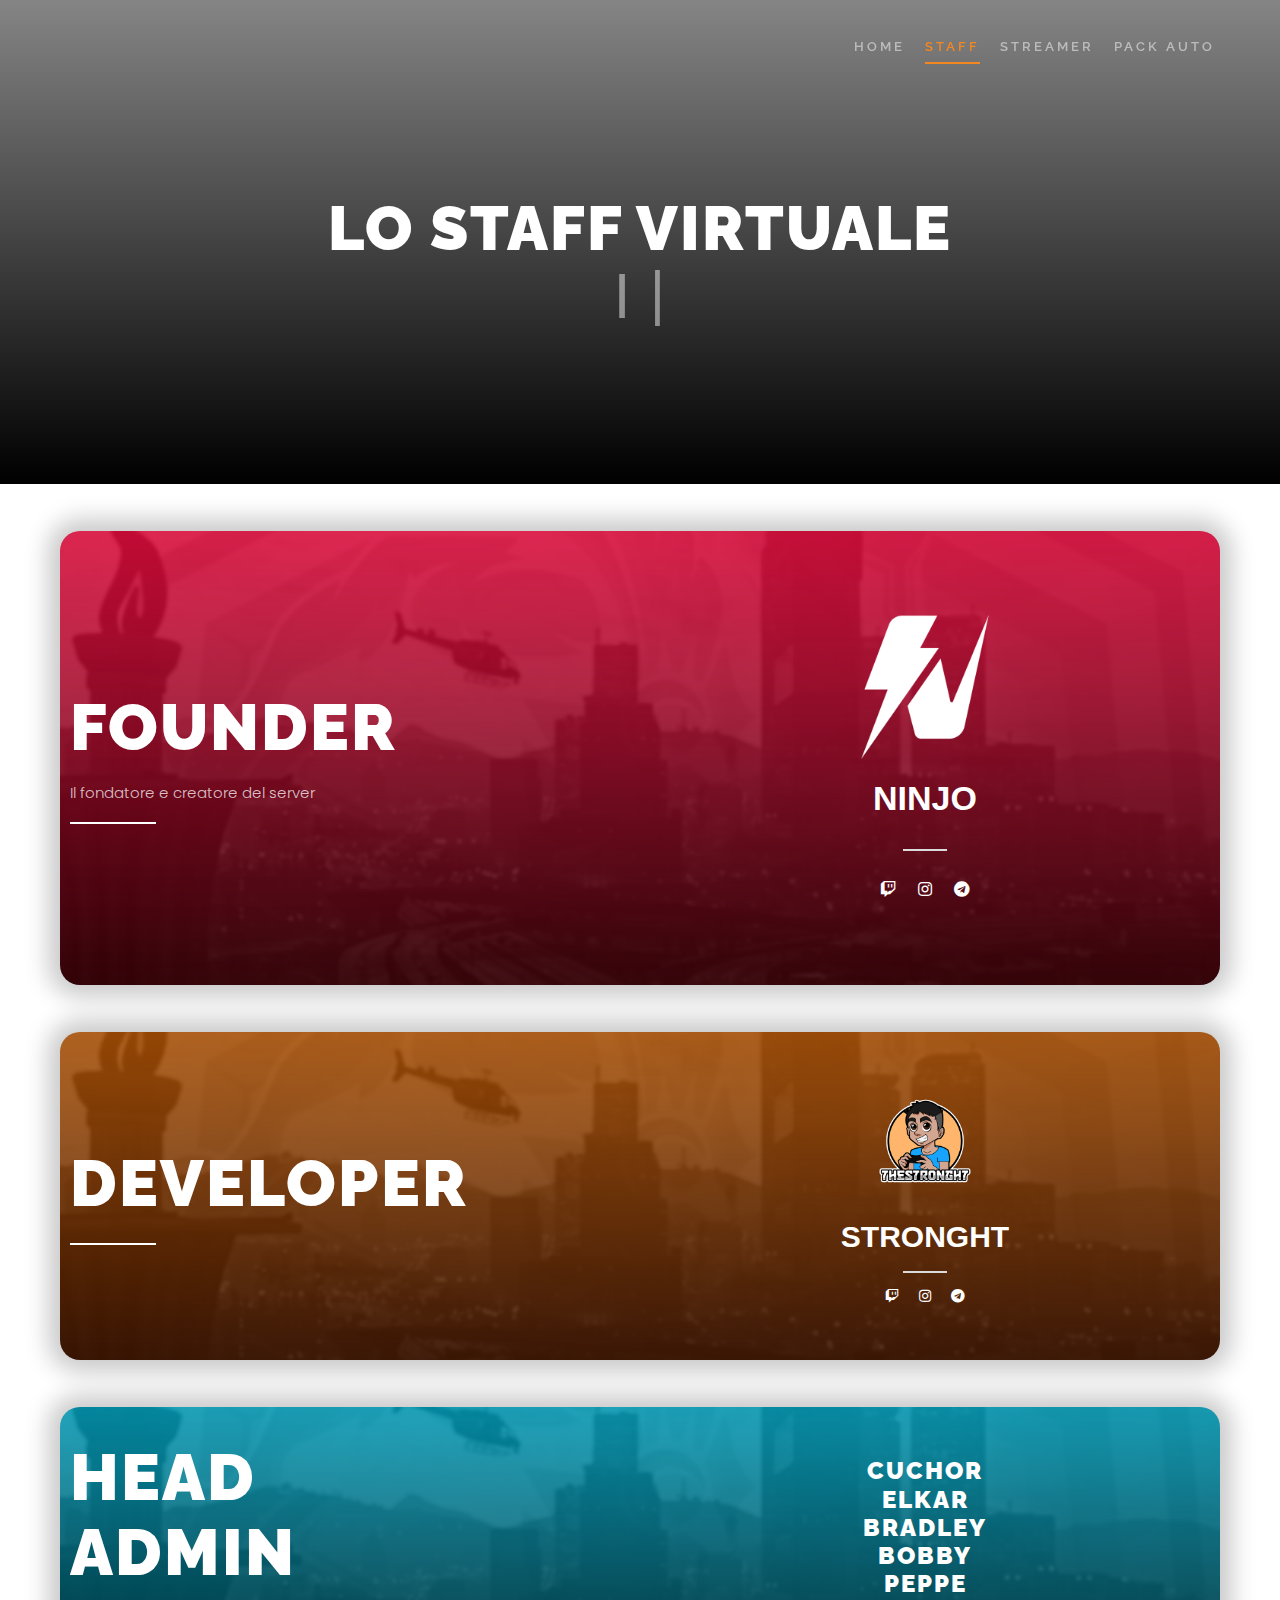
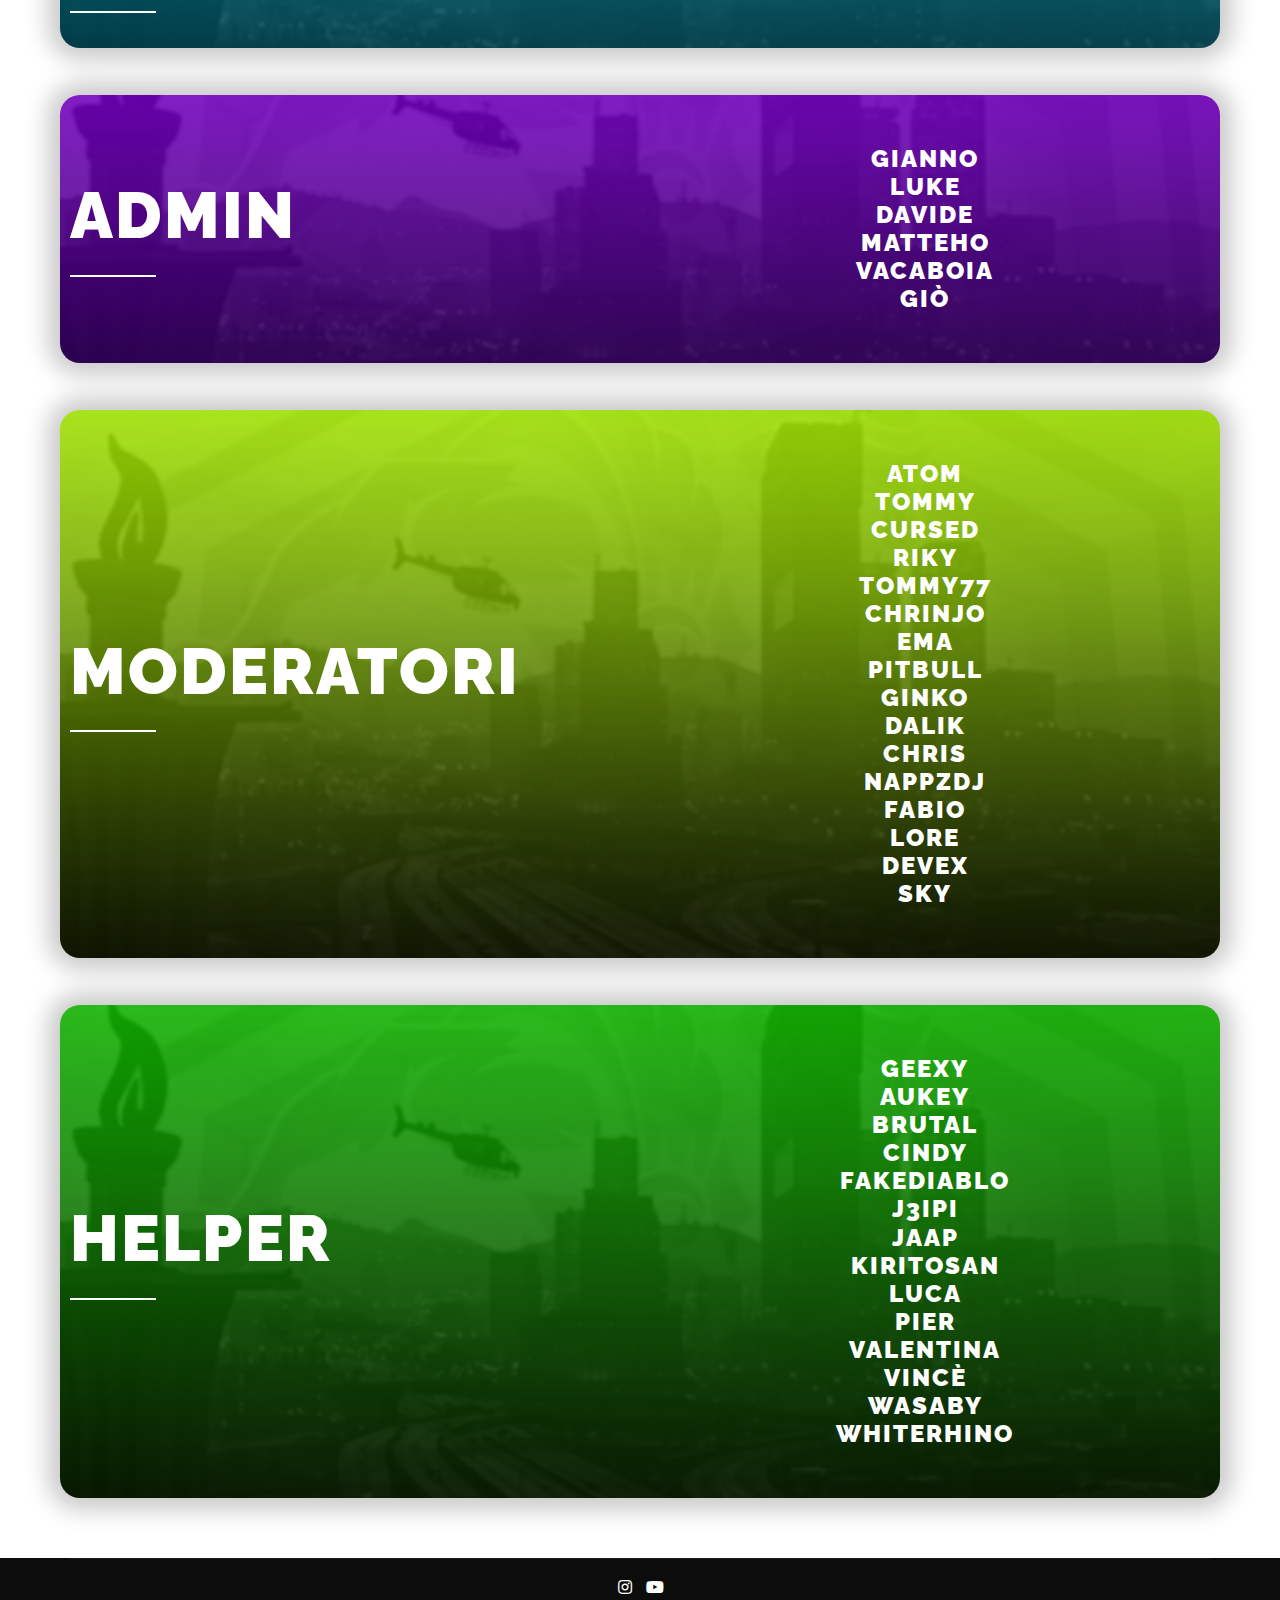
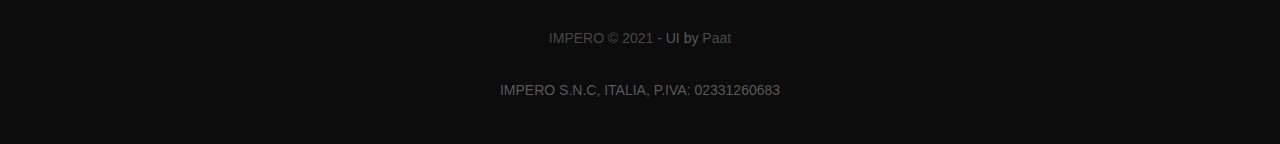
==== staff/index.html @ 456ce09d "main" ====
<!DOCTYPE html>
<!--[if IE 9]>    <html class="no-js lt-ie10" lang="it-IT"> <![endif]-->
<!--[if gt IE 9]><!--> <html class="no-js" lang="it-IT"> <!--<![endif]-->

<!-- Mirrored from www.imperorp.com/staff/ by HTTrack Website Copier/3.x [XR&CO'2014], Mon, 20 Mar 2023 22:32:29 GMT -->
<!-- Added by HTTrack --><meta http-equiv="content-type" content="text/html;charset=UTF-8" /><!-- /Added by HTTrack -->
<head>

<meta charset="UTF-8" />
<meta name="viewport" content="width=device-width,initial-scale=1" />
<meta http-equiv="X-UA-Compatible" content="IE=edge">
<link rel="profile" href="https://gmpg.org/xfn/11" />
<title>Staff &#8211; Impero RP</title>
<meta name='robots' content='max-image-preview:large' />
<link href='https://fonts.gstatic.com/' crossorigin rel='preconnect' />
<link rel="alternate" type="application/rss+xml" title="Impero RP &raquo; Feed" href="../feed/index.html" />
<link rel="alternate" type="application/rss+xml" title="Impero RP &raquo; Feed dei commenti" href="../comments/feed/index.html" />
<link rel="preload" href="../wp-content/28fead20fba553da3227b8006a28df5fd5f0.js?ver=d536d0d314c301ffe15f694ac21dc404" as="script" />
<link rel="preload" href="../wp-content/769e1771605bd4a033cf5bc7928663d78a36.js?ver=5ba380390f0d8591db2c0a749f4d7fee" as="script" />
<link rel="preload" href="../wp-content/plugins/real-cookie-banner/public/lib/animate.css/animate.min0235.css?ver=4.1.1" as="style" />
<script type='text/javascript' defer src='../wp-content/28fead20fba553da3227b8006a28df5fd5f0.js?ver=d536d0d314c301ffe15f694ac21dc404' ></script>
<script type='text/javascript' id='e9655fce11f81497af045bc72f857445-js-extra'>
/* <![CDATA[ */
var realCookieBanner = /* document.write */ JSON.parse(atob("[base64]/[base64]/[base64]"));
/* ]]> */
</script>
<script type='text/javascript' defer src='../wp-content/769e1771605bd4a033cf5bc7928663d78a36.js?ver=5ba380390f0d8591db2c0a749f4d7fee' ></script>
<link rel='stylesheet' id='animate-css-css' defer href='../wp-content/plugins/real-cookie-banner/public/lib/animate.css/animate.min0235.css?ver=4.1.1' type='text/css' media='all' />
		<!-- This site uses the Google Analytics by MonsterInsights plugin v8.12.1 - Using Analytics tracking - https://www.monsterinsights.com/ -->
							<script
				src="http://www.googletagmanager.com/gtag/js?id=G-E3F3VPE42P"  data-cfasync="false" data-wpfc-render="false" type="text/javascript" async></script>
			<script data-cfasync="false" data-wpfc-render="false" type="text/javascript">
				var mi_version = '8.12.1';
				var mi_track_user = true;
				var mi_no_track_reason = '';
				
								var disableStrs = [
										'ga-disable-G-E3F3VPE42P',
														];

				/* Function to detect opted out users */
				function __gtagTrackerIsOptedOut() {
					for (var index = 0; index < disableStrs.length; index++) {
						if (document.cookie.indexOf(disableStrs[index] + '=true') > -1) {
							return true;
						}
					}

					return false;
				}

				/* Disable tracking if the opt-out cookie exists. */
				if (__gtagTrackerIsOptedOut()) {
					for (var index = 0; index < disableStrs.length; index++) {
						window[disableStrs[index]] = true;
					}
				}

				/* Opt-out function */
				function __gtagTrackerOptout() {
					for (var index = 0; index < disableStrs.length; index++) {
						document.cookie = disableStrs[index] + '=true; expires=Thu, 31 Dec 2099 23:59:59 UTC; path=/';
						window[disableStrs[index]] = true;
					}
				}

				if ('undefined' === typeof gaOptout) {
					function gaOptout() {
						__gtagTrackerOptout();
					}
				}
								window.dataLayer = window.dataLayer || [];

				window.MonsterInsightsDualTracker = {
					helpers: {},
					trackers: {},
				};
				if (mi_track_user) {
					function __gtagDataLayer() {
						dataLayer.push(arguments);
					}

					function __gtagTracker(type, name, parameters) {
						if (!parameters) {
							parameters = {};
						}

						if (parameters.send_to) {
							__gtagDataLayer.apply(null, arguments);
							return;
						}

						if (type === 'event') {
														parameters.send_to = monsterinsights_frontend.v4_id;
							var hookName = name;
							if (typeof parameters['event_category'] !== 'undefined') {
								hookName = parameters['event_category'] + ':' + name;
							}

							if (typeof MonsterInsightsDualTracker.trackers[hookName] !== 'undefined') {
								MonsterInsightsDualTracker.trackers[hookName](parameters);
							} else {
								__gtagDataLayer('event', name, parameters);
							}
							
													} else {
							__gtagDataLayer.apply(null, arguments);
						}
					}

					__gtagTracker('js', new Date());
					__gtagTracker('set', {
						'developer_id.dZGIzZG': true,
											});
										__gtagTracker('config', 'G-E3F3VPE42P', {"forceSSL":"true","link_attribution":"true"} );
															window.gtag = __gtagTracker;										(function () {
						/* https://developers.google.com/analytics/devguides/collection/analyticsjs/ */
						/* ga and __gaTracker compatibility shim. */
						var noopfn = function () {
							return null;
						};
						var newtracker = function () {
							return new Tracker();
						};
						var Tracker = function () {
							return null;
						};
						var p = Tracker.prototype;
						p.get = noopfn;
						p.set = noopfn;
						p.send = function () {
							var args = Array.prototype.slice.call(arguments);
							args.unshift('send');
							__gaTracker.apply(null, args);
						};
						var __gaTracker = function () {
							var len = arguments.length;
							if (len === 0) {
								return;
							}
							var f = arguments[len - 1];
							if (typeof f !== 'object' || f === null || typeof f.hitCallback !== 'function') {
								if ('send' === arguments[0]) {
									var hitConverted, hitObject = false, action;
									if ('event' === arguments[1]) {
										if ('undefined' !== typeof arguments[3]) {
											hitObject = {
												'eventAction': arguments[3],
												'eventCategory': arguments[2],
												'eventLabel': arguments[4],
												'value': arguments[5] ? arguments[5] : 1,
											}
										}
									}
									if ('pageview' === arguments[1]) {
										if ('undefined' !== typeof arguments[2]) {
											hitObject = {
												'eventAction': 'page_view',
												'page_path': arguments[2],
											}
										}
									}
									if (typeof arguments[2] === 'object') {
										hitObject = arguments[2];
									}
									if (typeof arguments[5] === 'object') {
										Object.assign(hitObject, arguments[5]);
									}
									if ('undefined' !== typeof arguments[1].hitType) {
										hitObject = arguments[1];
										if ('pageview' === hitObject.hitType) {
											hitObject.eventAction = 'page_view';
										}
									}
									if (hitObject) {
										action = 'timing' === arguments[1].hitType ? 'timing_complete' : hitObject.eventAction;
										hitConverted = mapArgs(hitObject);
										__gtagTracker('event', action, hitConverted);
									}
								}
								return;
							}

							function mapArgs(args) {
								var arg, hit = {};
								var gaMap = {
									'eventCategory': 'event_category',
									'eventAction': 'event_action',
									'eventLabel': 'event_label',
									'eventValue': 'event_value',
									'nonInteraction': 'non_interaction',
									'timingCategory': 'event_category',
									'timingVar': 'name',
									'timingValue': 'value',
									'timingLabel': 'event_label',
									'page': 'page_path',
									'location': 'page_location',
									'title': 'page_title',
								};
								for (arg in args) {
																		if (!(!args.hasOwnProperty(arg) || !gaMap.hasOwnProperty(arg))) {
										hit[gaMap[arg]] = args[arg];
									} else {
										hit[arg] = args[arg];
									}
								}
								return hit;
							}

							try {
								f.hitCallback();
							} catch (ex) {
							}
						};
						__gaTracker.create = newtracker;
						__gaTracker.getByName = newtracker;
						__gaTracker.getAll = function () {
							return [];
						};
						__gaTracker.remove = noopfn;
						__gaTracker.loaded = true;
						window['__gaTracker'] = __gaTracker;
					})();
									} else {
										console.log("");
					(function () {
						function __gtagTracker() {
							return null;
						}

						window['__gtagTracker'] = __gtagTracker;
						window['gtag'] = __gtagTracker;
					})();
									}
			</script>
				<!-- / Google Analytics by MonsterInsights -->
		<script type="text/javascript">
window._wpemojiSettings = {"baseUrl":"https:\/\/s.w.org\/images\/core\/emoji\/14.0.0\/72x72\/","ext":".png","svgUrl":"https:\/\/s.w.org\/images\/core\/emoji\/14.0.0\/svg\/","svgExt":".svg","source":{"concatemoji":"https:\/\/www.imperorp.com\/wp-includes\/js\/wp-emoji-release.min.js?ver=6.1.1"}};
/*! This file is auto-generated */
!function(e,a,t){var n,r,o,i=a.createElement("canvas"),p=i.getContext&&i.getContext("2d");function s(e,t){var a=String.fromCharCode,e=(p.clearRect(0,0,i.width,i.height),p.fillText(a.apply(this,e),0,0),i.toDataURL());return p.clearRect(0,0,i.width,i.height),p.fillText(a.apply(this,t),0,0),e===i.toDataURL()}function c(e){var t=a.createElement("script");t.src=e,t.defer=t.type="text/javascript",a.getElementsByTagName("head")[0].appendChild(t)}for(o=Array("flag","emoji"),t.supports={everything:!0,everythingExceptFlag:!0},r=0;r<o.length;r++)t.supports[o[r]]=function(e){if(p&&p.fillText)switch(p.textBaseline="top",p.font="600 32px Arial",e){case"flag":return s([127987,65039,8205,9895,65039],[127987,65039,8203,9895,65039])?!1:!s([55356,56826,55356,56819],[55356,56826,8203,55356,56819])&&!s([55356,57332,56128,56423,56128,56418,56128,56421,56128,56430,56128,56423,56128,56447],[55356,57332,8203,56128,56423,8203,56128,56418,8203,56128,56421,8203,56128,56430,8203,56128,56423,8203,56128,56447]);case"emoji":return!s([129777,127995,8205,129778,127999],[129777,127995,8203,129778,127999])}return!1}(o[r]),t.supports.everything=t.supports.everything&&t.supports[o[r]],"flag"!==o[r]&&(t.supports.everythingExceptFlag=t.supports.everythingExceptFlag&&t.supports[o[r]]);t.supports.everythingExceptFlag=t.supports.everythingExceptFlag&&!t.supports.flag,t.DOMReady=!1,t.readyCallback=function(){t.DOMReady=!0},t.supports.everything||(n=function(){t.readyCallback()},a.addEventListener?(a.addEventListener("DOMContentLoaded",n,!1),e.addEventListener("load",n,!1)):(e.attachEvent("onload",n),a.attachEvent("onreadystatechange",function(){"complete"===a.readyState&&t.readyCallback()})),(e=t.source||{}).concatemoji?c(e.concatemoji):e.wpemoji&&e.twemoji&&(c(e.twemoji),c(e.wpemoji)))}(window,document,window._wpemojiSettings);
</script>
<style type="text/css">
img.wp-smiley,
img.emoji {
	display: inline !important;
	border: none !important;
	box-shadow: none !important;
	height: 1em !important;
	width: 1em !important;
	margin: 0 0.07em !important;
	vertical-align: -0.1em !important;
	background: none !important;
	padding: 0 !important;
}
</style>
	<link rel='stylesheet' id='wp-block-library-css' href='../wp-includes/css/dist/block-library/style.min6a4d.css?ver=6.1.1' type='text/css' media='all' />
<link rel='stylesheet' id='classic-theme-styles-css' href='../wp-includes/css/classic-themes.min68b3.css?ver=1' type='text/css' media='all' />
<style id='global-styles-inline-css' type='text/css'>
body{--wp--preset--color--black: #000000;--wp--preset--color--cyan-bluish-gray: #abb8c3;--wp--preset--color--white: #ffffff;--wp--preset--color--pale-pink: #f78da7;--wp--preset--color--vivid-red: #cf2e2e;--wp--preset--color--luminous-vivid-orange: #ff6900;--wp--preset--color--luminous-vivid-amber: #fcb900;--wp--preset--color--light-green-cyan: #7bdcb5;--wp--preset--color--vivid-green-cyan: #00d084;--wp--preset--color--pale-cyan-blue: #8ed1fc;--wp--preset--color--vivid-cyan-blue: #0693e3;--wp--preset--color--vivid-purple: #9b51e0;--wp--preset--gradient--vivid-cyan-blue-to-vivid-purple: linear-gradient(135deg,rgba(6,147,227,1) 0%,rgb(155,81,224) 100%);--wp--preset--gradient--light-green-cyan-to-vivid-green-cyan: linear-gradient(135deg,rgb(122,220,180) 0%,rgb(0,208,130) 100%);--wp--preset--gradient--luminous-vivid-amber-to-luminous-vivid-orange: linear-gradient(135deg,rgba(252,185,0,1) 0%,rgba(255,105,0,1) 100%);--wp--preset--gradient--luminous-vivid-orange-to-vivid-red: linear-gradient(135deg,rgba(255,105,0,1) 0%,rgb(207,46,46) 100%);--wp--preset--gradient--very-light-gray-to-cyan-bluish-gray: linear-gradient(135deg,rgb(238,238,238) 0%,rgb(169,184,195) 100%);--wp--preset--gradient--cool-to-warm-spectrum: linear-gradient(135deg,rgb(74,234,220) 0%,rgb(151,120,209) 20%,rgb(207,42,186) 40%,rgb(238,44,130) 60%,rgb(251,105,98) 80%,rgb(254,248,76) 100%);--wp--preset--gradient--blush-light-purple: linear-gradient(135deg,rgb(255,206,236) 0%,rgb(152,150,240) 100%);--wp--preset--gradient--blush-bordeaux: linear-gradient(135deg,rgb(254,205,165) 0%,rgb(254,45,45) 50%,rgb(107,0,62) 100%);--wp--preset--gradient--luminous-dusk: linear-gradient(135deg,rgb(255,203,112) 0%,rgb(199,81,192) 50%,rgb(65,88,208) 100%);--wp--preset--gradient--pale-ocean: linear-gradient(135deg,rgb(255,245,203) 0%,rgb(182,227,212) 50%,rgb(51,167,181) 100%);--wp--preset--gradient--electric-grass: linear-gradient(135deg,rgb(202,248,128) 0%,rgb(113,206,126) 100%);--wp--preset--gradient--midnight: linear-gradient(135deg,rgb(2,3,129) 0%,rgb(40,116,252) 100%);--wp--preset--duotone--dark-grayscale: url('#wp-duotone-dark-grayscale');--wp--preset--duotone--grayscale: url('#wp-duotone-grayscale');--wp--preset--duotone--purple-yellow: url('#wp-duotone-purple-yellow');--wp--preset--duotone--blue-red: url('#wp-duotone-blue-red');--wp--preset--duotone--midnight: url('#wp-duotone-midnight');--wp--preset--duotone--magenta-yellow: url('#wp-duotone-magenta-yellow');--wp--preset--duotone--purple-green: url('#wp-duotone-purple-green');--wp--preset--duotone--blue-orange: url('#wp-duotone-blue-orange');--wp--preset--font-size--small: 13px;--wp--preset--font-size--medium: 20px;--wp--preset--font-size--large: 36px;--wp--preset--font-size--x-large: 42px;--wp--preset--spacing--20: 0.44rem;--wp--preset--spacing--30: 0.67rem;--wp--preset--spacing--40: 1rem;--wp--preset--spacing--50: 1.5rem;--wp--preset--spacing--60: 2.25rem;--wp--preset--spacing--70: 3.38rem;--wp--preset--spacing--80: 5.06rem;}:where(.is-layout-flex){gap: 0.5em;}body .is-layout-flow > .alignleft{float: left;margin-inline-start: 0;margin-inline-end: 2em;}body .is-layout-flow > .alignright{float: right;margin-inline-start: 2em;margin-inline-end: 0;}body .is-layout-flow > .aligncenter{margin-left: auto !important;margin-right: auto !important;}body .is-layout-constrained > .alignleft{float: left;margin-inline-start: 0;margin-inline-end: 2em;}body .is-layout-constrained > .alignright{float: right;margin-inline-start: 2em;margin-inline-end: 0;}body .is-layout-constrained > .aligncenter{margin-left: auto !important;margin-right: auto !important;}body .is-layout-constrained > :where(:not(.alignleft):not(.alignright):not(.alignfull)){max-width: var(--wp--style--global--content-size);margin-left: auto !important;margin-right: auto !important;}body .is-layout-constrained > .alignwide{max-width: var(--wp--style--global--wide-size);}body .is-layout-flex{display: flex;}body .is-layout-flex{flex-wrap: wrap;align-items: center;}body .is-layout-flex > *{margin: 0;}:where(.wp-block-columns.is-layout-flex){gap: 2em;}.has-black-color{color: var(--wp--preset--color--black) !important;}.has-cyan-bluish-gray-color{color: var(--wp--preset--color--cyan-bluish-gray) !important;}.has-white-color{color: var(--wp--preset--color--white) !important;}.has-pale-pink-color{color: var(--wp--preset--color--pale-pink) !important;}.has-vivid-red-color{color: var(--wp--preset--color--vivid-red) !important;}.has-luminous-vivid-orange-color{color: var(--wp--preset--color--luminous-vivid-orange) !important;}.has-luminous-vivid-amber-color{color: var(--wp--preset--color--luminous-vivid-amber) !important;}.has-light-green-cyan-color{color: var(--wp--preset--color--light-green-cyan) !important;}.has-vivid-green-cyan-color{color: var(--wp--preset--color--vivid-green-cyan) !important;}.has-pale-cyan-blue-color{color: var(--wp--preset--color--pale-cyan-blue) !important;}.has-vivid-cyan-blue-color{color: var(--wp--preset--color--vivid-cyan-blue) !important;}.has-vivid-purple-color{color: var(--wp--preset--color--vivid-purple) !important;}.has-black-background-color{background-color: var(--wp--preset--color--black) !important;}.has-cyan-bluish-gray-background-color{background-color: var(--wp--preset--color--cyan-bluish-gray) !important;}.has-white-background-color{background-color: var(--wp--preset--color--white) !important;}.has-pale-pink-background-color{background-color: var(--wp--preset--color--pale-pink) !important;}.has-vivid-red-background-color{background-color: var(--wp--preset--color--vivid-red) !important;}.has-luminous-vivid-orange-background-color{background-color: var(--wp--preset--color--luminous-vivid-orange) !important;}.has-luminous-vivid-amber-background-color{background-color: var(--wp--preset--color--luminous-vivid-amber) !important;}.has-light-green-cyan-background-color{background-color: var(--wp--preset--color--light-green-cyan) !important;}.has-vivid-green-cyan-background-color{background-color: var(--wp--preset--color--vivid-green-cyan) !important;}.has-pale-cyan-blue-background-color{background-color: var(--wp--preset--color--pale-cyan-blue) !important;}.has-vivid-cyan-blue-background-color{background-color: var(--wp--preset--color--vivid-cyan-blue) !important;}.has-vivid-purple-background-color{background-color: var(--wp--preset--color--vivid-purple) !important;}.has-black-border-color{border-color: var(--wp--preset--color--black) !important;}.has-cyan-bluish-gray-border-color{border-color: var(--wp--preset--color--cyan-bluish-gray) !important;}.has-white-border-color{border-color: var(--wp--preset--color--white) !important;}.has-pale-pink-border-color{border-color: var(--wp--preset--color--pale-pink) !important;}.has-vivid-red-border-color{border-color: var(--wp--preset--color--vivid-red) !important;}.has-luminous-vivid-orange-border-color{border-color: var(--wp--preset--color--luminous-vivid-orange) !important;}.has-luminous-vivid-amber-border-color{border-color: var(--wp--preset--color--luminous-vivid-amber) !important;}.has-light-green-cyan-border-color{border-color: var(--wp--preset--color--light-green-cyan) !important;}.has-vivid-green-cyan-border-color{border-color: var(--wp--preset--color--vivid-green-cyan) !important;}.has-pale-cyan-blue-border-color{border-color: var(--wp--preset--color--pale-cyan-blue) !important;}.has-vivid-cyan-blue-border-color{border-color: var(--wp--preset--color--vivid-cyan-blue) !important;}.has-vivid-purple-border-color{border-color: var(--wp--preset--color--vivid-purple) !important;}.has-vivid-cyan-blue-to-vivid-purple-gradient-background{background: var(--wp--preset--gradient--vivid-cyan-blue-to-vivid-purple) !important;}.has-light-green-cyan-to-vivid-green-cyan-gradient-background{background: var(--wp--preset--gradient--light-green-cyan-to-vivid-green-cyan) !important;}.has-luminous-vivid-amber-to-luminous-vivid-orange-gradient-background{background: var(--wp--preset--gradient--luminous-vivid-amber-to-luminous-vivid-orange) !important;}.has-luminous-vivid-orange-to-vivid-red-gradient-background{background: var(--wp--preset--gradient--luminous-vivid-orange-to-vivid-red) !important;}.has-very-light-gray-to-cyan-bluish-gray-gradient-background{background: var(--wp--preset--gradient--very-light-gray-to-cyan-bluish-gray) !important;}.has-cool-to-warm-spectrum-gradient-background{background: var(--wp--preset--gradient--cool-to-warm-spectrum) !important;}.has-blush-light-purple-gradient-background{background: var(--wp--preset--gradient--blush-light-purple) !important;}.has-blush-bordeaux-gradient-background{background: var(--wp--preset--gradient--blush-bordeaux) !important;}.has-luminous-dusk-gradient-background{background: var(--wp--preset--gradient--luminous-dusk) !important;}.has-pale-ocean-gradient-background{background: var(--wp--preset--gradient--pale-ocean) !important;}.has-electric-grass-gradient-background{background: var(--wp--preset--gradient--electric-grass) !important;}.has-midnight-gradient-background{background: var(--wp--preset--gradient--midnight) !important;}.has-small-font-size{font-size: var(--wp--preset--font-size--small) !important;}.has-medium-font-size{font-size: var(--wp--preset--font-size--medium) !important;}.has-large-font-size{font-size: var(--wp--preset--font-size--large) !important;}.has-x-large-font-size{font-size: var(--wp--preset--font-size--x-large) !important;}
.wp-block-navigation a:where(:not(.wp-element-button)){color: inherit;}
:where(.wp-block-columns.is-layout-flex){gap: 2em;}
.wp-block-pullquote{font-size: 1.5em;line-height: 1.6;}
</style>
<link rel='stylesheet' id='elementor-icons-css' href='../wp-content/plugins/elementor/assets/lib/eicons/css/elementor-icons.min3b94.css?ver=5.18.0' type='text/css' media='all' />
<link rel='stylesheet' id='elementor-frontend-css' href='../wp-content/plugins/elementor/assets/css/frontend-lite.min991d.css?ver=3.11.2' type='text/css' media='all' />
<link rel='stylesheet' id='swiper-css' href='../wp-content/plugins/elementor/assets/lib/swiper/css/swiper.min48f5.css?ver=5.3.6' type='text/css' media='all' />
<link rel='stylesheet' id='elementor-post-12104-css' href='../wp-content/uploads/elementor/css/post-12104ac5b.css?ver=1677266233' type='text/css' media='all' />
<link rel='stylesheet' id='elementor-global-css' href='../wp-content/uploads/elementor/css/globald6c7.css?ver=1677266234' type='text/css' media='all' />
<link rel='stylesheet' id='elementor-post-12308-css' href='../wp-content/uploads/elementor/css/post-12308ee67.css?ver=1677372758' type='text/css' media='all' />
<link rel='stylesheet' id='jquery-lightgallery-css' href='../wp-content/themes/rife-free/js/light-gallery/css/lightgallery.min8162.css?ver=1.9.0' type='text/css' media='all' />
<link rel='stylesheet' id='font-awesome-css' href='../wp-content/plugins/elementor/assets/lib/font-awesome/css/font-awesome.min1849.css?ver=4.7.0' type='text/css' media='all' />
<link rel='stylesheet' id='a13-icomoon-css' href='../wp-content/themes/rife-free/css/icomoon164b.css?ver=2.4.13' type='text/css' media='all' />
<link rel='stylesheet' id='a13-main-style-css' href='../wp-content/themes/rife-free/style164b.css?ver=2.4.13' type='text/css' media='all' />
<link rel='stylesheet' id='a13-user-css-css' href='../wp-content/uploads/apollo13_framework_files/css/user8d4d.css?ver=2.4.13_1677349930' type='text/css' media='all' />
<link rel='stylesheet' id='font-awesome-5-all-css' href='../wp-content/plugins/elementor/assets/lib/font-awesome/css/all.min991d.css?ver=3.11.2' type='text/css' media='all' />
<link rel='stylesheet' id='font-awesome-4-shim-css' href='../wp-content/plugins/elementor/assets/lib/font-awesome/css/v4-shims.min991d.css?ver=3.11.2' type='text/css' media='all' />
<link rel='stylesheet' id='google-fonts-1-css' href='https://fonts.googleapis.com/css?family=Poppins%3A100%2C100italic%2C200%2C200italic%2C300%2C300italic%2C400%2C400italic%2C500%2C500italic%2C600%2C600italic%2C700%2C700italic%2C800%2C800italic%2C900%2C900italic&amp;display=auto&amp;ver=6.1.1' type='text/css' media='all' />
<link rel='stylesheet' id='elementor-icons-shared-0-css' href='../wp-content/plugins/elementor/assets/lib/font-awesome/css/fontawesome.min52d5.css?ver=5.15.3' type='text/css' media='all' />
<link rel='stylesheet' id='elementor-icons-fa-brands-css' href='../wp-content/plugins/elementor/assets/lib/font-awesome/css/brands.min52d5.css?ver=5.15.3' type='text/css' media='all' />
<link rel="preconnect" href="https://fonts.gstatic.com/" crossorigin><script type='text/javascript' src='../wp-includes/js/jquery/jquery.mina7a0.js?ver=3.6.1' id='jquery-core-js'></script>
<script type='text/javascript' src='../wp-includes/js/jquery/jquery-migrate.mind617.js?ver=3.3.2' id='jquery-migrate-js'></script>
<script type='text/javascript' src='../wp-content/plugins/google-analytics-for-wordpress/assets/js/frontend-gtag.min79da.js?ver=8.12.1' id='monsterinsights-frontend-script-js'></script>
<script data-cfasync="false" data-wpfc-render="false" type="text/javascript" id='monsterinsights-frontend-script-js-extra'>/* <![CDATA[ */
var monsterinsights_frontend = {"js_events_tracking":"true","download_extensions":"doc,pdf,ppt,zip,xls,docx,pptx,xlsx","inbound_paths":"[{\"path\":\"\\\/go\\\/\",\"label\":\"affiliate\"},{\"path\":\"\\\/recommend\\\/\",\"label\":\"affiliate\"}]","home_url":"https:\/\/www.imperorp.com","hash_tracking":"false","ua":"","v4_id":"G-E3F3VPE42P"};/* ]]> */
</script>
<script type='text/javascript' src='../wp-content/plugins/elementor/assets/lib/font-awesome/js/v4-shims.min991d.js?ver=3.11.2' id='font-awesome-4-shim-js'></script>
<link rel="https://api.w.org/" href="../wp-json/index.html" /><link rel="alternate" type="application/json" href="../wp-json/wp/v2/pages/12308.json" /><link rel="EditURI" type="application/rsd+xml" title="RSD" href="../xmlrpc0db0.php?rsd" />
<link rel="wlwmanifest" type="application/wlwmanifest+xml" href="../wp-includes/wlwmanifest.xml" />
<meta name="generator" content="WordPress 6.1.1" />
<link rel="canonical" href="index.html" />
<link rel='shortlink' href='../index1d9a.html?p=12308' />
<link rel="alternate" type="application/json+oembed" href="../wp-json/oembed/1.0/embed5430.json?url=https%3A%2F%2Fwww.imperorp.com%2Fstaff%2F" />
<link rel="alternate" type="text/xml+oembed" href="../wp-json/oembed/1.0/embedcd28?url=https%3A%2F%2Fwww.imperorp.com%2Fstaff%2F&amp;format=xml" />
<script type="text/javascript">
// <![CDATA[
(function(){
    var docElement = document.documentElement,
        className = docElement.className;
    // Change `no-js` to `js`
    var reJS = new RegExp('(^|\\s)no-js( |\\s|$)');
    //space as literal in second capturing group cause there is strange situation when \s is not catched on load when other plugins add their own classes
    className = className.replace(reJS, '$1js$2');
    docElement.className = className;
})();
// ]]>
</script><script type="text/javascript">
// <![CDATA[
WebFontConfig = {
    google: {"families":["Raleway:400,700,900","Raleway:400,700,900"]},
    active: function () {
        //tell listeners that fonts are loaded
        if (window.jQuery) {
            jQuery(document.body).trigger('webfontsloaded');
        }
    }
};
(function (d) {
    var wf = d.createElement('script'), s = d.scripts[0];
    wf.src = '../wp-content/themes/rife-free/js/webfontloader.min.js';
    wf.type = 'text/javascript';
    wf.async = 'true';
    s.parentNode.insertBefore(wf, s);
})(document);
// ]]>
</script><meta name="generator" content="Elementor 3.11.2; features: e_dom_optimization, e_optimized_assets_loading, e_optimized_css_loading, a11y_improvements, additional_custom_breakpoints; settings: css_print_method-external, google_font-enabled, font_display-auto">
<style>[consent-id]:not(.rcb-content-blocker):not([consent-transaction-complete]):not([consent-visual-use-parent^="children:"]){opacity:0!important;}</style><link rel="icon" href="../wp-content/uploads/2021/11/cropped-Sensdsadas1-32x32.png" sizes="32x32" />
<link rel="icon" href="../wp-content/uploads/2021/11/cropped-Sensdsadas1-192x192.png" sizes="192x192" />
<link rel="apple-touch-icon" href="../wp-content/uploads/2021/11/cropped-Sensdsadas1-180x180.png" />
<meta name="msapplication-TileImage" content="https://www.imperorp.com/wp-content/uploads/2021/11/cropped-Sensdsadas1-270x270.png" />
</head>

<body id="top" class="page-template page-template-elementor_theme page page-id-12308 wp-custom-logo header-horizontal site-layout-full elementor-default elementor-kit-12104 elementor-page elementor-page-12308" itemtype="https://schema.org/WebPage" itemscope>
<svg xmlns="http://www.w3.org/2000/svg" viewBox="0 0 0 0" width="0" height="0" focusable="false" role="none" style="visibility: hidden; position: absolute; left: -9999px; overflow: hidden;" ><defs><filter id="wp-duotone-dark-grayscale"><feColorMatrix color-interpolation-filters="sRGB" type="matrix" values=" .299 .587 .114 0 0 .299 .587 .114 0 0 .299 .587 .114 0 0 .299 .587 .114 0 0 " /><feComponentTransfer color-interpolation-filters="sRGB" ><feFuncR type="table" tableValues="0 0.49803921568627" /><feFuncG type="table" tableValues="0 0.49803921568627" /><feFuncB type="table" tableValues="0 0.49803921568627" /><feFuncA type="table" tableValues="1 1" /></feComponentTransfer><feComposite in2="SourceGraphic" operator="in" /></filter></defs></svg><svg xmlns="http://www.w3.org/2000/svg" viewBox="0 0 0 0" width="0" height="0" focusable="false" role="none" style="visibility: hidden; position: absolute; left: -9999px; overflow: hidden;" ><defs><filter id="wp-duotone-grayscale"><feColorMatrix color-interpolation-filters="sRGB" type="matrix" values=" .299 .587 .114 0 0 .299 .587 .114 0 0 .299 .587 .114 0 0 .299 .587 .114 0 0 " /><feComponentTransfer color-interpolation-filters="sRGB" ><feFuncR type="table" tableValues="0 1" /><feFuncG type="table" tableValues="0 1" /><feFuncB type="table" tableValues="0 1" /><feFuncA type="table" tableValues="1 1" /></feComponentTransfer><feComposite in2="SourceGraphic" operator="in" /></filter></defs></svg><svg xmlns="http://www.w3.org/2000/svg" viewBox="0 0 0 0" width="0" height="0" focusable="false" role="none" style="visibility: hidden; position: absolute; left: -9999px; overflow: hidden;" ><defs><filter id="wp-duotone-purple-yellow"><feColorMatrix color-interpolation-filters="sRGB" type="matrix" values=" .299 .587 .114 0 0 .299 .587 .114 0 0 .299 .587 .114 0 0 .299 .587 .114 0 0 " /><feComponentTransfer color-interpolation-filters="sRGB" ><feFuncR type="table" tableValues="0.54901960784314 0.98823529411765" /><feFuncG type="table" tableValues="0 1" /><feFuncB type="table" tableValues="0.71764705882353 0.25490196078431" /><feFuncA type="table" tableValues="1 1" /></feComponentTransfer><feComposite in2="SourceGraphic" operator="in" /></filter></defs></svg><svg xmlns="http://www.w3.org/2000/svg" viewBox="0 0 0 0" width="0" height="0" focusable="false" role="none" style="visibility: hidden; position: absolute; left: -9999px; overflow: hidden;" ><defs><filter id="wp-duotone-blue-red"><feColorMatrix color-interpolation-filters="sRGB" type="matrix" values=" .299 .587 .114 0 0 .299 .587 .114 0 0 .299 .587 .114 0 0 .299 .587 .114 0 0 " /><feComponentTransfer color-interpolation-filters="sRGB" ><feFuncR type="table" tableValues="0 1" /><feFuncG type="table" tableValues="0 0.27843137254902" /><feFuncB type="table" tableValues="0.5921568627451 0.27843137254902" /><feFuncA type="table" tableValues="1 1" /></feComponentTransfer><feComposite in2="SourceGraphic" operator="in" /></filter></defs></svg><svg xmlns="http://www.w3.org/2000/svg" viewBox="0 0 0 0" width="0" height="0" focusable="false" role="none" style="visibility: hidden; position: absolute; left: -9999px; overflow: hidden;" ><defs><filter id="wp-duotone-midnight"><feColorMatrix color-interpolation-filters="sRGB" type="matrix" values=" .299 .587 .114 0 0 .299 .587 .114 0 0 .299 .587 .114 0 0 .299 .587 .114 0 0 " /><feComponentTransfer color-interpolation-filters="sRGB" ><feFuncR type="table" tableValues="0 0" /><feFuncG type="table" tableValues="0 0.64705882352941" /><feFuncB type="table" tableValues="0 1" /><feFuncA type="table" tableValues="1 1" /></feComponentTransfer><feComposite in2="SourceGraphic" operator="in" /></filter></defs></svg><svg xmlns="http://www.w3.org/2000/svg" viewBox="0 0 0 0" width="0" height="0" focusable="false" role="none" style="visibility: hidden; position: absolute; left: -9999px; overflow: hidden;" ><defs><filter id="wp-duotone-magenta-yellow"><feColorMatrix color-interpolation-filters="sRGB" type="matrix" values=" .299 .587 .114 0 0 .299 .587 .114 0 0 .299 .587 .114 0 0 .299 .587 .114 0 0 " /><feComponentTransfer color-interpolation-filters="sRGB" ><feFuncR type="table" tableValues="0.78039215686275 1" /><feFuncG type="table" tableValues="0 0.94901960784314" /><feFuncB type="table" tableValues="0.35294117647059 0.47058823529412" /><feFuncA type="table" tableValues="1 1" /></feComponentTransfer><feComposite in2="SourceGraphic" operator="in" /></filter></defs></svg><svg xmlns="http://www.w3.org/2000/svg" viewBox="0 0 0 0" width="0" height="0" focusable="false" role="none" style="visibility: hidden; position: absolute; left: -9999px; overflow: hidden;" ><defs><filter id="wp-duotone-purple-green"><feColorMatrix color-interpolation-filters="sRGB" type="matrix" values=" .299 .587 .114 0 0 .299 .587 .114 0 0 .299 .587 .114 0 0 .299 .587 .114 0 0 " /><feComponentTransfer color-interpolation-filters="sRGB" ><feFuncR type="table" tableValues="0.65098039215686 0.40392156862745" /><feFuncG type="table" tableValues="0 1" /><feFuncB type="table" tableValues="0.44705882352941 0.4" /><feFuncA type="table" tableValues="1 1" /></feComponentTransfer><feComposite in2="SourceGraphic" operator="in" /></filter></defs></svg><svg xmlns="http://www.w3.org/2000/svg" viewBox="0 0 0 0" width="0" height="0" focusable="false" role="none" style="visibility: hidden; position: absolute; left: -9999px; overflow: hidden;" ><defs><filter id="wp-duotone-blue-orange"><feColorMatrix color-interpolation-filters="sRGB" type="matrix" values=" .299 .587 .114 0 0 .299 .587 .114 0 0 .299 .587 .114 0 0 .299 .587 .114 0 0 " /><feComponentTransfer color-interpolation-filters="sRGB" ><feFuncR type="table" tableValues="0.098039215686275 1" /><feFuncG type="table" tableValues="0 0.66274509803922" /><feFuncB type="table" tableValues="0.84705882352941 0.41960784313725" /><feFuncA type="table" tableValues="1 1" /></feComponentTransfer><feComposite in2="SourceGraphic" operator="in" /></filter></defs></svg><div class="whole-layout">
<div id="preloader" class="jet_pack_man onReady">
    <div class="preload-content">
        <div class="preloader-animation">				<div class="jet-pack-man-body">
				    <span>
				        <span></span>
				        <span></span>
				        <span></span>
				        <span></span>
				    </span>
					<div class="jet-pack-man-base">
						<span></span>
						<div class="jet-pack-man-face"></div>
					</div>
				</div>
				<div class="longfazers">
					<span></span>
					<span></span>
					<span></span>
					<span></span>
				</div>
				</div>
        <a class="skip-preloader a13icon-cross" href="#"></a>
    </div>
</div>
                <div class="page-background to-move"></div>
        <header id="header" class="to-move a13-horizontal header-type-one_line a13-normal-variant header-variant-one_line full no-tools sticky-no-hiding" itemtype="https://schema.org/WPHeader" itemscope>
	<div class="head">
		<div class="logo-container" itemtype="https://schema.org/Organization" itemscope><a class="logo normal-logo image-logo" href="../index.html" title="Impero RP" rel="home" itemprop="url"><img src="../wp-content/uploads/2021/11/LOGOTYPE.png" alt="Impero RP" width="2314" height="786" itemprop="logo" /></a></div>
		<nav id="access" class="navigation-bar" itemtype="https://schema.org/SiteNavigationElement" itemscope><!-- this element is need in HTML even if menu is disabled -->
							<div class="menu-container"><ul id="menu-site-menu" class="top-menu with-effect menu--ferdinand opener-icons-on"><li id="menu-item-12676" class="menu-item menu-item-type-post_type menu-item-object-page menu-item-home menu-item-12676 normal-menu"><a href="../index.html"><span><em>Home</em></span></a></li>
<li id="menu-item-12313" class="menu-item menu-item-type-post_type menu-item-object-page current-menu-item page_item page-item-12308 current_page_item menu-item-12313 normal-menu"><a href="index.html"><span><em>Staff</em></span></a></li>
<li id="menu-item-12307" class="menu-item menu-item-type-post_type menu-item-object-page menu-item-12307 normal-menu"><a href="../streamer/index.html"><span><em>Streamer</em></span></a></li>
<li id="menu-item-12287" class="menu-item menu-item-type-post_type menu-item-object-page menu-item-12287 normal-menu"><a href="../auto/index.html"><span><em>PACK auto</em></span></a></li>
</ul></div>					</nav>
		<!-- #access -->
		<div id="header-tools" class=" icons-0 only-menu"><button id="mobile-menu-opener" class="a13icon-menu tool" title="Menu principale"><span class="screen-reader-text">Menu principale</span></button></div>			</div>
	</header>
    <div id="mid" class="to-move layout-full layout-no-edge layout-fluid no-sidebars">
		<article id="content" class="clearfix" itemtype="https://schema.org/CreativeWork" itemscope>
			<div class="content-limiter">
				<div id="col-mask">

					<div id="post-12308" class="content-box post-12308 page type-page status-publish">
						<div class="formatter">
														<div class="real-content" itemprop="text">
										<div data-elementor-type="wp-page" data-elementor-id="12308" class="elementor elementor-12308">
									<section class="elementor-section elementor-top-section elementor-element elementor-element-b0886c9 elementor-section-stretched elementor-section-height-min-height elementor-section-content-middle elementor-section-boxed elementor-section-height-default elementor-section-items-middle" data-id="b0886c9" data-element_type="section" data-settings="{&quot;stretch_section&quot;:&quot;section-stretched&quot;,&quot;background_background&quot;:&quot;slideshow&quot;,&quot;background_slideshow_gallery&quot;:[{&quot;id&quot;:12451,&quot;url&quot;:&quot;https:\/\/www.imperorp.com\/wp-content\/uploads\/2021\/11\/Screenshot_807.png&quot;},{&quot;id&quot;:12452,&quot;url&quot;:&quot;https:\/\/www.imperorp.com\/wp-content\/uploads\/2021\/11\/Screenshot_763.png&quot;},{&quot;id&quot;:12453,&quot;url&quot;:&quot;https:\/\/www.imperorp.com\/wp-content\/uploads\/2021\/11\/Screenshot_806.png&quot;}],&quot;background_slideshow_slide_duration&quot;:1500,&quot;background_slideshow_transition_duration&quot;:600,&quot;background_slideshow_loop&quot;:&quot;yes&quot;,&quot;background_slideshow_slide_transition&quot;:&quot;fade&quot;}">
							<div class="elementor-background-overlay"></div>
							<div class="elementor-container elementor-column-gap-default">
					<div class="elementor-column elementor-col-100 elementor-top-column elementor-element elementor-element-c44bc08" data-id="c44bc08" data-element_type="column">
			<div class="elementor-widget-wrap elementor-element-populated">
								<div class="elementor-element elementor-element-0e5634f elementor-widget elementor-widget-writing-effect-headline" data-id="0e5634f" data-element_type="widget" data-widget_type="writing-effect-headline.default">
				<div class="elementor-widget-container">
					<h2 class="a13ree-written-headline" data-speed="143" data-loop="1">
							<span class="before-written">LO STAFF VIRTUALE<br /></span>
			
							<span class="written-lines elementor-screen-only">i vostri punti di riferimento</span>
			
					</h2>
				</div>
				</div>
					</div>
		</div>
							</div>
		</section>
				<section class="elementor-section elementor-top-section elementor-element elementor-element-00bac2d elementor-section-content-middle elementor-section-boxed elementor-section-height-default elementor-section-height-default" data-id="00bac2d" data-element_type="section" data-settings="{&quot;background_background&quot;:&quot;classic&quot;}">
						<div class="elementor-container elementor-column-gap-no">
					<div class="elementor-column elementor-col-50 elementor-top-column elementor-element elementor-element-b29ee53" data-id="b29ee53" data-element_type="column">
			<div class="elementor-widget-wrap elementor-element-populated">
								<div class="elementor-element elementor-element-80affe6 elementor-widget elementor-widget-heading" data-id="80affe6" data-element_type="widget" data-widget_type="heading.default">
				<div class="elementor-widget-container">
			<style>/*! elementor - v3.11.2 - 22-02-2023 */
.elementor-heading-title{padding:0;margin:0;line-height:1}.elementor-widget-heading .elementor-heading-title[class*=elementor-size-]>a{color:inherit;font-size:inherit;line-height:inherit}.elementor-widget-heading .elementor-heading-title.elementor-size-small{font-size:15px}.elementor-widget-heading .elementor-heading-title.elementor-size-medium{font-size:19px}.elementor-widget-heading .elementor-heading-title.elementor-size-large{font-size:29px}.elementor-widget-heading .elementor-heading-title.elementor-size-xl{font-size:39px}.elementor-widget-heading .elementor-heading-title.elementor-size-xxl{font-size:59px}</style><h3 class="elementor-heading-title elementor-size-default">founder</h3>		</div>
				</div>
				<div class="elementor-element elementor-element-7b606da elementor-widget elementor-widget-heading" data-id="7b606da" data-element_type="widget" data-widget_type="heading.default">
				<div class="elementor-widget-container">
			<p class="elementor-heading-title elementor-size-default">Il fondatore e creatore del server</p>		</div>
				</div>
				<div class="elementor-element elementor-element-524df6c elementor-widget-divider--view-line elementor-widget elementor-widget-divider" data-id="524df6c" data-element_type="widget" data-widget_type="divider.default">
				<div class="elementor-widget-container">
			<style>/*! elementor - v3.11.2 - 22-02-2023 */
.elementor-widget-divider{--divider-border-style:none;--divider-border-width:1px;--divider-color:#2c2c2c;--divider-icon-size:20px;--divider-element-spacing:10px;--divider-pattern-height:24px;--divider-pattern-size:20px;--divider-pattern-url:none;--divider-pattern-repeat:repeat-x}.elementor-widget-divider .elementor-divider{display:flex}.elementor-widget-divider .elementor-divider__text{font-size:15px;line-height:1;max-width:95%}.elementor-widget-divider .elementor-divider__element{margin:0 var(--divider-element-spacing);flex-shrink:0}.elementor-widget-divider .elementor-icon{font-size:var(--divider-icon-size)}.elementor-widget-divider .elementor-divider-separator{display:flex;margin:0;direction:ltr}.elementor-widget-divider--view-line_icon .elementor-divider-separator,.elementor-widget-divider--view-line_text .elementor-divider-separator{align-items:center}.elementor-widget-divider--view-line_icon .elementor-divider-separator:after,.elementor-widget-divider--view-line_icon .elementor-divider-separator:before,.elementor-widget-divider--view-line_text .elementor-divider-separator:after,.elementor-widget-divider--view-line_text .elementor-divider-separator:before{display:block;content:"";border-bottom:0;flex-grow:1;border-top:var(--divider-border-width) var(--divider-border-style) var(--divider-color)}.elementor-widget-divider--element-align-left .elementor-divider .elementor-divider-separator>.elementor-divider__svg:first-of-type{flex-grow:0;flex-shrink:100}.elementor-widget-divider--element-align-left .elementor-divider-separator:before{content:none}.elementor-widget-divider--element-align-left .elementor-divider__element{margin-left:0}.elementor-widget-divider--element-align-right .elementor-divider .elementor-divider-separator>.elementor-divider__svg:last-of-type{flex-grow:0;flex-shrink:100}.elementor-widget-divider--element-align-right .elementor-divider-separator:after{content:none}.elementor-widget-divider--element-align-right .elementor-divider__element{margin-right:0}.elementor-widget-divider:not(.elementor-widget-divider--view-line_text):not(.elementor-widget-divider--view-line_icon) .elementor-divider-separator{border-top:var(--divider-border-width) var(--divider-border-style) var(--divider-color)}.elementor-widget-divider--separator-type-pattern{--divider-border-style:none}.elementor-widget-divider--separator-type-pattern.elementor-widget-divider--view-line .elementor-divider-separator,.elementor-widget-divider--separator-type-pattern:not(.elementor-widget-divider--view-line) .elementor-divider-separator:after,.elementor-widget-divider--separator-type-pattern:not(.elementor-widget-divider--view-line) .elementor-divider-separator:before,.elementor-widget-divider--separator-type-pattern:not([class*=elementor-widget-divider--view]) .elementor-divider-separator{width:100%;min-height:var(--divider-pattern-height);-webkit-mask-size:var(--divider-pattern-size) 100%;mask-size:var(--divider-pattern-size) 100%;-webkit-mask-repeat:var(--divider-pattern-repeat);mask-repeat:var(--divider-pattern-repeat);background-color:var(--divider-color);-webkit-mask-image:var(--divider-pattern-url);mask-image:var(--divider-pattern-url)}.elementor-widget-divider--no-spacing{--divider-pattern-size:auto}.elementor-widget-divider--bg-round{--divider-pattern-repeat:round}.rtl .elementor-widget-divider .elementor-divider__text{direction:rtl}.e-con-inner>.elementor-widget-divider,.e-con>.elementor-widget-divider{width:var(--container-widget-width,100%);--flex-grow:var(--container-widget-flex-grow)}</style>		<div class="elementor-divider">
			<span class="elementor-divider-separator">
						</span>
		</div>
				</div>
				</div>
					</div>
		</div>
				<div class="elementor-column elementor-col-50 elementor-top-column elementor-element elementor-element-12910a9" data-id="12910a9" data-element_type="column" data-settings="{&quot;background_background&quot;:&quot;classic&quot;}">
			<div class="elementor-widget-wrap elementor-element-populated">
								<div class="elementor-element elementor-element-03e9deb elementor-vertical-align-middle elementor-position-top elementor-widget elementor-widget-image-box" data-id="03e9deb" data-element_type="widget" data-widget_type="image-box.default">
				<div class="elementor-widget-container">
			<style>/*! elementor - v3.11.2 - 22-02-2023 */
.elementor-widget-image-box .elementor-image-box-content{width:100%}@media (min-width:768px){.elementor-widget-image-box.elementor-position-left .elementor-image-box-wrapper,.elementor-widget-image-box.elementor-position-right .elementor-image-box-wrapper{display:flex}.elementor-widget-image-box.elementor-position-right .elementor-image-box-wrapper{text-align:right;flex-direction:row-reverse}.elementor-widget-image-box.elementor-position-left .elementor-image-box-wrapper{text-align:left;flex-direction:row}.elementor-widget-image-box.elementor-position-top .elementor-image-box-img{margin:auto}.elementor-widget-image-box.elementor-vertical-align-top .elementor-image-box-wrapper{align-items:flex-start}.elementor-widget-image-box.elementor-vertical-align-middle .elementor-image-box-wrapper{align-items:center}.elementor-widget-image-box.elementor-vertical-align-bottom .elementor-image-box-wrapper{align-items:flex-end}}@media (max-width:767px){.elementor-widget-image-box .elementor-image-box-img{margin-left:auto!important;margin-right:auto!important;margin-bottom:15px}}.elementor-widget-image-box .elementor-image-box-img{display:inline-block}.elementor-widget-image-box .elementor-image-box-title a{color:inherit}.elementor-widget-image-box .elementor-image-box-wrapper{text-align:center}.elementor-widget-image-box .elementor-image-box-description{margin:0}</style><div class="elementor-image-box-wrapper"><figure class="elementor-image-box-img"><img decoding="async" width="800" height="800" src="../wp-content/uploads/2021/11/ninjo_logo_Nvf2.png" class="attachment-full size-full wp-image-12318" alt="" loading="lazy" /></figure><div class="elementor-image-box-content"><div class="elementor-image-box-title">NINJO</div></div></div>		</div>
				</div>
				<div class="elementor-element elementor-element-6af56ef elementor-widget-divider--view-line elementor-widget elementor-widget-divider" data-id="6af56ef" data-element_type="widget" data-widget_type="divider.default">
				<div class="elementor-widget-container">
					<div class="elementor-divider">
			<span class="elementor-divider-separator">
						</span>
		</div>
				</div>
				</div>
				<div class="elementor-element elementor-element-0a026cc elementor-shape-rounded elementor-grid-0 e-grid-align-center elementor-widget elementor-widget-social-icons" data-id="0a026cc" data-element_type="widget" data-widget_type="social-icons.default">
				<div class="elementor-widget-container">
			<style>/*! elementor - v3.11.2 - 22-02-2023 */
.elementor-widget-social-icons.elementor-grid-0 .elementor-widget-container,.elementor-widget-social-icons.elementor-grid-mobile-0 .elementor-widget-container,.elementor-widget-social-icons.elementor-grid-tablet-0 .elementor-widget-container{line-height:1;font-size:0}.elementor-widget-social-icons:not(.elementor-grid-0):not(.elementor-grid-tablet-0):not(.elementor-grid-mobile-0) .elementor-grid{display:inline-grid}.elementor-widget-social-icons .elementor-grid{grid-column-gap:var(--grid-column-gap,5px);grid-row-gap:var(--grid-row-gap,5px);grid-template-columns:var(--grid-template-columns);justify-content:var(--justify-content,center);justify-items:var(--justify-content,center)}.elementor-icon.elementor-social-icon{font-size:var(--icon-size,25px);line-height:var(--icon-size,25px);width:calc(var(--icon-size, 25px) + (2 * var(--icon-padding, .5em)));height:calc(var(--icon-size, 25px) + (2 * var(--icon-padding, .5em)))}.elementor-social-icon{--e-social-icon-icon-color:#fff;display:inline-flex;background-color:#818a91;align-items:center;justify-content:center;text-align:center;cursor:pointer}.elementor-social-icon i{color:var(--e-social-icon-icon-color)}.elementor-social-icon svg{fill:var(--e-social-icon-icon-color)}.elementor-social-icon:last-child{margin:0}.elementor-social-icon:hover{opacity:.9;color:#fff}.elementor-social-icon-android{background-color:#a4c639}.elementor-social-icon-apple{background-color:#999}.elementor-social-icon-behance{background-color:#1769ff}.elementor-social-icon-bitbucket{background-color:#205081}.elementor-social-icon-codepen{background-color:#000}.elementor-social-icon-delicious{background-color:#39f}.elementor-social-icon-deviantart{background-color:#05cc47}.elementor-social-icon-digg{background-color:#005be2}.elementor-social-icon-dribbble{background-color:#ea4c89}.elementor-social-icon-elementor{background-color:#d30c5c}.elementor-social-icon-envelope{background-color:#ea4335}.elementor-social-icon-facebook,.elementor-social-icon-facebook-f{background-color:#3b5998}.elementor-social-icon-flickr{background-color:#0063dc}.elementor-social-icon-foursquare{background-color:#2d5be3}.elementor-social-icon-free-code-camp,.elementor-social-icon-freecodecamp{background-color:#006400}.elementor-social-icon-github{background-color:#333}.elementor-social-icon-gitlab{background-color:#e24329}.elementor-social-icon-globe{background-color:#818a91}.elementor-social-icon-google-plus,.elementor-social-icon-google-plus-g{background-color:#dd4b39}.elementor-social-icon-houzz{background-color:#7ac142}.elementor-social-icon-instagram{background-color:#262626}.elementor-social-icon-jsfiddle{background-color:#487aa2}.elementor-social-icon-link{background-color:#818a91}.elementor-social-icon-linkedin,.elementor-social-icon-linkedin-in{background-color:#0077b5}.elementor-social-icon-medium{background-color:#00ab6b}.elementor-social-icon-meetup{background-color:#ec1c40}.elementor-social-icon-mixcloud{background-color:#273a4b}.elementor-social-icon-odnoklassniki{background-color:#f4731c}.elementor-social-icon-pinterest{background-color:#bd081c}.elementor-social-icon-product-hunt{background-color:#da552f}.elementor-social-icon-reddit{background-color:#ff4500}.elementor-social-icon-rss{background-color:#f26522}.elementor-social-icon-shopping-cart{background-color:#4caf50}.elementor-social-icon-skype{background-color:#00aff0}.elementor-social-icon-slideshare{background-color:#0077b5}.elementor-social-icon-snapchat{background-color:#fffc00}.elementor-social-icon-soundcloud{background-color:#f80}.elementor-social-icon-spotify{background-color:#2ebd59}.elementor-social-icon-stack-overflow{background-color:#fe7a15}.elementor-social-icon-steam{background-color:#00adee}.elementor-social-icon-stumbleupon{background-color:#eb4924}.elementor-social-icon-telegram{background-color:#2ca5e0}.elementor-social-icon-thumb-tack{background-color:#1aa1d8}.elementor-social-icon-tripadvisor{background-color:#589442}.elementor-social-icon-tumblr{background-color:#35465c}.elementor-social-icon-twitch{background-color:#6441a5}.elementor-social-icon-twitter{background-color:#1da1f2}.elementor-social-icon-viber{background-color:#665cac}.elementor-social-icon-vimeo{background-color:#1ab7ea}.elementor-social-icon-vk{background-color:#45668e}.elementor-social-icon-weibo{background-color:#dd2430}.elementor-social-icon-weixin{background-color:#31a918}.elementor-social-icon-whatsapp{background-color:#25d366}.elementor-social-icon-wordpress{background-color:#21759b}.elementor-social-icon-xing{background-color:#026466}.elementor-social-icon-yelp{background-color:#af0606}.elementor-social-icon-youtube{background-color:#cd201f}.elementor-social-icon-500px{background-color:#0099e5}.elementor-shape-rounded .elementor-icon.elementor-social-icon{border-radius:10%}.elementor-shape-circle .elementor-icon.elementor-social-icon{border-radius:50%}</style>		<div class="elementor-social-icons-wrapper elementor-grid">
							<span class="elementor-grid-item">
					<a class="elementor-icon elementor-social-icon elementor-social-icon-twitch elementor-animation-grow elementor-repeater-item-f23539d" target="_blank">
						<span class="elementor-screen-only">Twitch</span>
						<i class="fab fa-twitch"></i>					</a>
				</span>
							<span class="elementor-grid-item">
					<a class="elementor-icon elementor-social-icon elementor-social-icon-instagram elementor-animation-grow elementor-repeater-item-0aa40d4" target="_blank">
						<span class="elementor-screen-only">Instagram</span>
						<i class="fab fa-instagram"></i>					</a>
				</span>
							<span class="elementor-grid-item">
					<a class="elementor-icon elementor-social-icon elementor-social-icon-telegram elementor-animation-grow elementor-repeater-item-94dac1c" target="_blank">
						<span class="elementor-screen-only">Telegram</span>
						<i class="fab fa-telegram"></i>					</a>
				</span>
					</div>
				</div>
				</div>
					</div>
		</div>
							</div>
		</section>
				<section class="elementor-section elementor-top-section elementor-element elementor-element-079a410 elementor-section-content-middle elementor-section-boxed elementor-section-height-default elementor-section-height-default" data-id="079a410" data-element_type="section" data-settings="{&quot;background_background&quot;:&quot;classic&quot;}">
						<div class="elementor-container elementor-column-gap-no">
					<div class="elementor-column elementor-col-50 elementor-top-column elementor-element elementor-element-e880eb7" data-id="e880eb7" data-element_type="column">
			<div class="elementor-widget-wrap elementor-element-populated">
								<div class="elementor-element elementor-element-c382d25 elementor-widget elementor-widget-heading" data-id="c382d25" data-element_type="widget" data-widget_type="heading.default">
				<div class="elementor-widget-container">
			<h3 class="elementor-heading-title elementor-size-default">DEVELOPer</h3>		</div>
				</div>
				<div class="elementor-element elementor-element-9acde96 elementor-widget-divider--view-line elementor-widget elementor-widget-divider" data-id="9acde96" data-element_type="widget" data-widget_type="divider.default">
				<div class="elementor-widget-container">
					<div class="elementor-divider">
			<span class="elementor-divider-separator">
						</span>
		</div>
				</div>
				</div>
					</div>
		</div>
				<div class="elementor-column elementor-col-50 elementor-top-column elementor-element elementor-element-52ccce1" data-id="52ccce1" data-element_type="column" data-settings="{&quot;background_background&quot;:&quot;classic&quot;}">
			<div class="elementor-widget-wrap elementor-element-populated">
								<div class="elementor-element elementor-element-a40bded elementor-vertical-align-middle elementor-position-top elementor-widget elementor-widget-image-box" data-id="a40bded" data-element_type="widget" data-widget_type="image-box.default">
				<div class="elementor-widget-container">
			<div class="elementor-image-box-wrapper"><figure class="elementor-image-box-img"><img decoding="async" width="1024" height="768" src="../wp-content/uploads/2021/11/TheStronghtProfilePic.png" class="attachment-full size-full wp-image-12325" alt="" loading="lazy" /></figure><div class="elementor-image-box-content"><div class="elementor-image-box-title">STRONGHT</div></div></div>		</div>
				</div>
				<div class="elementor-element elementor-element-6724f52 elementor-widget-divider--view-line elementor-widget elementor-widget-divider" data-id="6724f52" data-element_type="widget" data-widget_type="divider.default">
				<div class="elementor-widget-container">
					<div class="elementor-divider">
			<span class="elementor-divider-separator">
						</span>
		</div>
				</div>
				</div>
				<div class="elementor-element elementor-element-93728aa elementor-shape-rounded elementor-grid-0 e-grid-align-center elementor-widget elementor-widget-social-icons" data-id="93728aa" data-element_type="widget" data-widget_type="social-icons.default">
				<div class="elementor-widget-container">
					<div class="elementor-social-icons-wrapper elementor-grid">
							<span class="elementor-grid-item">
					<a class="elementor-icon elementor-social-icon elementor-social-icon-twitch elementor-animation-grow elementor-repeater-item-f23539d" target="_blank">
						<span class="elementor-screen-only">Twitch</span>
						<i class="fab fa-twitch"></i>					</a>
				</span>
							<span class="elementor-grid-item">
					<a class="elementor-icon elementor-social-icon elementor-social-icon-instagram elementor-animation-grow elementor-repeater-item-0aa40d4" target="_blank">
						<span class="elementor-screen-only">Instagram</span>
						<i class="fab fa-instagram"></i>					</a>
				</span>
							<span class="elementor-grid-item">
					<a class="elementor-icon elementor-social-icon elementor-social-icon-telegram elementor-animation-grow elementor-repeater-item-94dac1c" target="_blank">
						<span class="elementor-screen-only">Telegram</span>
						<i class="fab fa-telegram"></i>					</a>
				</span>
					</div>
				</div>
				</div>
					</div>
		</div>
							</div>
		</section>
				<section class="elementor-section elementor-top-section elementor-element elementor-element-06a1b42 elementor-section-content-middle elementor-section-boxed elementor-section-height-default elementor-section-height-default" data-id="06a1b42" data-element_type="section" data-settings="{&quot;background_background&quot;:&quot;classic&quot;}">
						<div class="elementor-container elementor-column-gap-no">
					<div class="elementor-column elementor-col-50 elementor-top-column elementor-element elementor-element-3412e93" data-id="3412e93" data-element_type="column">
			<div class="elementor-widget-wrap elementor-element-populated">
								<div class="elementor-element elementor-element-1085204 elementor-widget elementor-widget-heading" data-id="1085204" data-element_type="widget" data-widget_type="heading.default">
				<div class="elementor-widget-container">
			<h3 class="elementor-heading-title elementor-size-default">head ADMIN</h3>		</div>
				</div>
				<div class="elementor-element elementor-element-e06bb18 elementor-widget-divider--view-line elementor-widget elementor-widget-divider" data-id="e06bb18" data-element_type="widget" data-widget_type="divider.default">
				<div class="elementor-widget-container">
					<div class="elementor-divider">
			<span class="elementor-divider-separator">
						</span>
		</div>
				</div>
				</div>
					</div>
		</div>
				<div class="elementor-column elementor-col-50 elementor-top-column elementor-element elementor-element-2f8771b" data-id="2f8771b" data-element_type="column" data-settings="{&quot;background_background&quot;:&quot;classic&quot;}">
			<div class="elementor-widget-wrap elementor-element-populated">
								<div class="elementor-element elementor-element-b0f4b3a elementor-widget elementor-widget-heading" data-id="b0f4b3a" data-element_type="widget" data-widget_type="heading.default">
				<div class="elementor-widget-container">
			<h3 class="elementor-heading-title elementor-size-default">cuchor<br>elkar<br>BRADLEY<br>BObby<br>peppe</h3>		</div>
				</div>
					</div>
		</div>
							</div>
		</section>
				<section class="elementor-section elementor-top-section elementor-element elementor-element-6cf8963 elementor-section-content-middle elementor-section-boxed elementor-section-height-default elementor-section-height-default" data-id="6cf8963" data-element_type="section" data-settings="{&quot;background_background&quot;:&quot;classic&quot;}">
						<div class="elementor-container elementor-column-gap-no">
					<div class="elementor-column elementor-col-50 elementor-top-column elementor-element elementor-element-9618c10" data-id="9618c10" data-element_type="column">
			<div class="elementor-widget-wrap elementor-element-populated">
								<div class="elementor-element elementor-element-4ee1eb6 elementor-widget elementor-widget-heading" data-id="4ee1eb6" data-element_type="widget" data-widget_type="heading.default">
				<div class="elementor-widget-container">
			<h3 class="elementor-heading-title elementor-size-default">ADMIN</h3>		</div>
				</div>
				<div class="elementor-element elementor-element-4b2e432 elementor-widget-divider--view-line elementor-widget elementor-widget-divider" data-id="4b2e432" data-element_type="widget" data-widget_type="divider.default">
				<div class="elementor-widget-container">
					<div class="elementor-divider">
			<span class="elementor-divider-separator">
						</span>
		</div>
				</div>
				</div>
					</div>
		</div>
				<div class="elementor-column elementor-col-50 elementor-top-column elementor-element elementor-element-84b7aec" data-id="84b7aec" data-element_type="column" data-settings="{&quot;background_background&quot;:&quot;classic&quot;}">
			<div class="elementor-widget-wrap elementor-element-populated">
								<div class="elementor-element elementor-element-1cde40c elementor-widget elementor-widget-heading" data-id="1cde40c" data-element_type="widget" data-widget_type="heading.default">
				<div class="elementor-widget-container">
			<h3 class="elementor-heading-title elementor-size-default">gianno<br>luke<br>davide<br>matteho<br>vacaboia<br>giò</h3>		</div>
				</div>
					</div>
		</div>
							</div>
		</section>
				<section class="elementor-section elementor-top-section elementor-element elementor-element-2a13650 elementor-section-content-middle elementor-section-boxed elementor-section-height-default elementor-section-height-default" data-id="2a13650" data-element_type="section" data-settings="{&quot;background_background&quot;:&quot;classic&quot;}">
						<div class="elementor-container elementor-column-gap-no">
					<div class="elementor-column elementor-col-50 elementor-top-column elementor-element elementor-element-4c4db2f" data-id="4c4db2f" data-element_type="column">
			<div class="elementor-widget-wrap elementor-element-populated">
								<div class="elementor-element elementor-element-c718ab4 elementor-widget elementor-widget-heading" data-id="c718ab4" data-element_type="widget" data-widget_type="heading.default">
				<div class="elementor-widget-container">
			<h3 class="elementor-heading-title elementor-size-default">moderatori</h3>		</div>
				</div>
				<div class="elementor-element elementor-element-491f038 elementor-widget-divider--view-line elementor-widget elementor-widget-divider" data-id="491f038" data-element_type="widget" data-widget_type="divider.default">
				<div class="elementor-widget-container">
					<div class="elementor-divider">
			<span class="elementor-divider-separator">
						</span>
		</div>
				</div>
				</div>
					</div>
		</div>
				<div class="elementor-column elementor-col-50 elementor-top-column elementor-element elementor-element-b88d6a6" data-id="b88d6a6" data-element_type="column" data-settings="{&quot;background_background&quot;:&quot;classic&quot;}">
			<div class="elementor-widget-wrap elementor-element-populated">
								<div class="elementor-element elementor-element-0b7ae5f elementor-widget elementor-widget-heading" data-id="0b7ae5f" data-element_type="widget" data-widget_type="heading.default">
				<div class="elementor-widget-container">
			<h3 class="elementor-heading-title elementor-size-default">atom<br>tommy<br>cursed<br>riky<br>tommy77<br>chrinjo<br>ema<br>pitbull<br>ginko<br>dalik<br>chris<br>nappzdj<br>fabio<br>lore<br>devex<br>sky</h3>		</div>
				</div>
					</div>
		</div>
							</div>
		</section>
				<section class="elementor-section elementor-top-section elementor-element elementor-element-d2433f0 elementor-section-content-middle elementor-section-boxed elementor-section-height-default elementor-section-height-default" data-id="d2433f0" data-element_type="section" data-settings="{&quot;background_background&quot;:&quot;classic&quot;}">
						<div class="elementor-container elementor-column-gap-no">
					<div class="elementor-column elementor-col-50 elementor-top-column elementor-element elementor-element-4596ff3" data-id="4596ff3" data-element_type="column">
			<div class="elementor-widget-wrap elementor-element-populated">
								<div class="elementor-element elementor-element-21e70f6 elementor-widget elementor-widget-heading" data-id="21e70f6" data-element_type="widget" data-widget_type="heading.default">
				<div class="elementor-widget-container">
			<h3 class="elementor-heading-title elementor-size-default">helper</h3>		</div>
				</div>
				<div class="elementor-element elementor-element-39f5ed9 elementor-widget-divider--view-line elementor-widget elementor-widget-divider" data-id="39f5ed9" data-element_type="widget" data-widget_type="divider.default">
				<div class="elementor-widget-container">
					<div class="elementor-divider">
			<span class="elementor-divider-separator">
						</span>
		</div>
				</div>
				</div>
					</div>
		</div>
				<div class="elementor-column elementor-col-50 elementor-top-column elementor-element elementor-element-646fb44" data-id="646fb44" data-element_type="column" data-settings="{&quot;background_background&quot;:&quot;classic&quot;}">
			<div class="elementor-widget-wrap elementor-element-populated">
								<div class="elementor-element elementor-element-8b41eba elementor-widget elementor-widget-heading" data-id="8b41eba" data-element_type="widget" data-widget_type="heading.default">
				<div class="elementor-widget-container">
			<h3 class="elementor-heading-title elementor-size-default">geexy<br>aukey<br>brutal<br>cindy<br>fakediablo<br>j3ipi<br>jaap<br>kiritosan<br>luca<br>pier<br>valentina<br>vincè<br>wasaby<br>whiterhino</h3>		</div>
				</div>
					</div>
		</div>
							</div>
		</section>
							</div>
										<div class="clear"></div>

															</div>

							
						</div>
					</div>
									</div>
			</div>
		</article>

			</div><!-- #mid -->

<footer id="footer" class="to-move narrow centered footer-separator" itemtype="https://schema.org/WPFooter" itemscope>			<div class="foot-items">
				<div class="foot-content clearfix">
	                <div class="f-links"><div class="socials icons-only white color_hover"><a target="_blank" title="Instagram" href="https://www.instagram.com/ninjottv/" class="a13_soc-instagram fa fa-instagram" rel="noopener"></a><a target="_blank" title="YouTube" href="https://www.twitch.tv/ninjottv" class="a13_soc-youtube fa fa-youtube" rel="noopener"></a></div></div><div class="foot-text"><a href="www.imperorp.html">IMPERO © 2021</a> - UI by <a href="https://www.patriziovalente.it/">Paat</a><br />
<br />IMPERO S.N.C, ITALIA, P.IVA: 02331260683<br />
<br />
</div>				</div>
			</div>
		</footer>		<a href="#top" id="to-top" class="to-top fa fa-angle-up"></a>
		<div id="content-overlay" class="to-move"></div>
		
	</div><!-- .whole-layout -->
<div id="af9e28d39-c3a5-42a3-aa5b-f560c9a09b71" class="" data-bg="background-color: rgba(0, 0, 0, 0.380);" style="background-color: rgba(0, 0, 0, 0.380); position:fixed;top:0;left:0;right:0;bottom:0;z-index:99999;pointer-events:all;display:none;filter:none;" ></div><a href="https://devowl.io/wordpress-real-cookie-banner/" target="_blank" >GDPR Cookie Consent with Real Cookie Banner</a>			<script>
			var _SEARCHWP_LIVE_AJAX_SEARCH_BLOCKS = true;
			var _SEARCHWP_LIVE_AJAX_SEARCH_ENGINE = 'default';
			var _SEARCHWP_LIVE_AJAX_SEARCH_CONFIG = 'default';
			</script>
			<link rel='stylesheet' id='e-animations-css' href='../wp-content/plugins/elementor/assets/lib/animations/animations.min991d.css?ver=3.11.2' type='text/css' media='all' />
<script type='text/javascript' defer src='../wp-content/68881e41aa5282b9b014ac2c6091ec412d8e.js?ver=e2cd0316cb35748186442850564bdac7' ></script>
<script type='text/javascript' id='apollo13framework-plugins-js-extra'>
/* <![CDATA[ */
var ApolloParams = {"ajaxurl":"https:\/\/www.imperorp.com\/wp-admin\/admin-ajax.php","site_url":"https:\/\/www.imperorp.com\/","defimgurl":"https:\/\/www.imperorp.com\/wp-content\/themes\/rife-free\/images\/holders\/photo.png","options_name":"apollo13_option_rife","load_more":"Carica di pi\u00f9","loading_items":"Caricamento degli elementi successivi","anchors_in_bar":"","scroll_to_anchor":"1","writing_effect_mobile":"","writing_effect_speed":"90","hide_content_under_header":"content","default_header_variant":"normal","header_sticky_top_bar":"","header_color_variants":"on","show_header_at":"0","header_normal_social_colors":"color|black_hover|color|color_hover","header_light_social_colors":"semi-transparent|color_hover|color|color_hover","header_dark_social_colors":"semi-transparent|color_hover|color|color_hover","header_sticky_social_colors":"semi-transparent|color_hover|color|color_hover","close_mobile_menu_on_click":"1","menu_overlay_on_click":"","allow_mobile_menu":"1","submenu_opener":"fa-angle-down","submenu_closer":"fa-angle-up","submenu_third_lvl_opener":"fa-angle-right","submenu_third_lvl_closer":"fa-angle-left","posts_layout_mode":"fitRows","products_brick_margin":"0","products_layout_mode":"packery","albums_list_layout_mode":"packery","album_bricks_thumb_video":"","works_list_layout_mode":"packery","work_bricks_thumb_video":"","people_list_layout_mode":"fitRows","lg_lightbox_share":"1","lg_lightbox_controls":"1","lg_lightbox_download":"","lg_lightbox_counter":"1","lg_lightbox_thumbnail":"1","lg_lightbox_show_thumbs":"","lg_lightbox_autoplay":"1","lg_lightbox_autoplay_open":"","lg_lightbox_progressbar":"1","lg_lightbox_full_screen":"1","lg_lightbox_zoom":"1","lg_lightbox_mode":"lg-slide","lg_lightbox_speed":"600","lg_lightbox_preload":"1","lg_lightbox_hide_delay":"2000","lg_lightbox_autoplay_pause":"5000","lightbox_single_post":""};
/* ]]> */
</script>
<script type='text/javascript' src='../wp-content/themes/rife-free/js/helpers.min164b.js?ver=2.4.13' id='apollo13framework-plugins-js'></script>
<script type='text/javascript' src='../wp-content/themes/rife-free/js/jquery.fitvids.min4963.js?ver=1.1' id='jquery-fitvids-js'></script>
<script type='text/javascript' src='../wp-content/themes/rife-free/js/jquery.fittext.min62ea.js?ver=1.2' id='jquery-fittext-js'></script>
<script type='text/javascript' src='../wp-content/themes/rife-free/js/jquery.slides.min459e.js?ver=3.0.4' id='jquery-slides-js'></script>
<script type='text/javascript' src='../wp-content/themes/rife-free/js/jquery.sticky-kit.mincfa9.js?ver=1.1.2' id='jquery-sticky-kit-js'></script>
<script type='text/javascript' src='../wp-content/themes/rife-free/js/jquery.mousewheel.mina9d5.js?ver=3.1.13' id='jquery-mousewheel-js'></script>
<script type='text/javascript' src='../wp-content/themes/rife-free/js/typed.min8daf.js?ver=1.1.4' id='jquery-typed-js'></script>
<script type='text/javascript' src='../wp-content/themes/rife-free/js/isotope.pkgd.min7c45.js?ver=3.0.6' id='apollo13framework-isotope-js'></script>
<script type='text/javascript' src='../wp-content/themes/rife-free/js/light-gallery/js/lightgallery-all.min8162.js?ver=1.9.0' id='jquery-lightgallery-js'></script>
<script type='text/javascript' src='../wp-content/themes/rife-free/js/script.min164b.js?ver=2.4.13' id='apollo13framework-scripts-js'></script>
<script type='text/javascript' id='swp-live-search-client-js-extra'>
/* <![CDATA[ */
var searchwp_live_search_params = [];
searchwp_live_search_params = {"ajaxurl":"https:\/\/www.imperorp.com\/wp-admin\/admin-ajax.php","origin_id":12308,"config":{"default":{"engine":"default","input":{"delay":500,"min_chars":3},"results":{"position":"bottom","width":"css","offset":{"x":0,"y":0}},"spinner":{"lines":10,"length":8,"width":4,"radius":8,"corners":1,"rotate":0,"direction":1,"color":"#000","speed":1,"trail":60,"shadow":false,"hwaccel":false,"className":"spinner","zIndex":2000000000,"top":"50%","left":"50%"},"results_destroy_on_blur":false,"parent_el":"#search-results-header"}},"msg_no_config_found":"No valid SearchWP Live Search configuration found!","aria_instructions":"When autocomplete results are available use up and down arrows to review and enter to go to the desired page. Touch device users, explore by touch or with swipe gestures."};;
/* ]]> */
</script>
<script type='text/javascript' src='../wp-content/plugins/searchwp-live-ajax-search/assets/javascript/dist/script.min51a2.js?ver=1.6.1' id='swp-live-search-client-js'></script>
<script type='text/javascript' src='../wp-content/plugins/elementor/assets/lib/waypoints/waypoints.min05da.js?ver=4.0.2' id='elementor-waypoints-js'></script>
<script type='text/javascript' src='../wp-content/plugins/rife-elementor-extensions/assets/js/frontend6191.js?ver=1.1.10' id='a13ree-frontend-js'></script>
<script type='text/javascript' src='../wp-content/plugins/elementor/assets/js/webpack.runtime.min991d.js?ver=3.11.2' id='elementor-webpack-runtime-js'></script>
<script type='text/javascript' src='../wp-content/plugins/elementor/assets/js/frontend-modules.min991d.js?ver=3.11.2' id='elementor-frontend-modules-js'></script>
<script type='text/javascript' src='../wp-includes/js/jquery/ui/core.min3f14.js?ver=1.13.2' id='jquery-ui-core-js'></script>
<script type='text/javascript' id='elementor-frontend-js-before'>
var elementorFrontendConfig = {"environmentMode":{"edit":false,"wpPreview":false,"isScriptDebug":false},"i18n":{"shareOnFacebook":"Condividi su Facebook","shareOnTwitter":"Condividi su Twitter","pinIt":"Pinterest","download":"Download","downloadImage":"Scarica immagine","fullscreen":"Schermo intero","zoom":"Zoom","share":"Condividi","playVideo":"Riproduci video","previous":"Precedente","next":"Successivo","close":"Chiudi"},"is_rtl":false,"breakpoints":{"xs":0,"sm":480,"md":768,"lg":1025,"xl":1440,"xxl":1600},"responsive":{"breakpoints":{"mobile":{"label":"Mobile","value":767,"default_value":767,"direction":"max","is_enabled":true},"mobile_extra":{"label":"Mobile Extra","value":880,"default_value":880,"direction":"max","is_enabled":false},"tablet":{"label":"Tablet","value":1024,"default_value":1024,"direction":"max","is_enabled":true},"tablet_extra":{"label":"Tablet Extra","value":1200,"default_value":1200,"direction":"max","is_enabled":false},"laptop":{"label":"Laptop","value":1366,"default_value":1366,"direction":"max","is_enabled":false},"widescreen":{"label":"Widescreen","value":2400,"default_value":2400,"direction":"min","is_enabled":false}}},"version":"3.11.2","is_static":false,"experimentalFeatures":{"e_dom_optimization":true,"e_optimized_assets_loading":true,"e_optimized_css_loading":true,"a11y_improvements":true,"additional_custom_breakpoints":true,"landing-pages":true,"kit-elements-defaults":true},"urls":{"assets":"https:\/\/www.imperorp.com\/wp-content\/plugins\/elementor\/assets\/"},"swiperClass":"swiper-container","settings":{"page":[],"editorPreferences":[]},"kit":{"active_breakpoints":["viewport_mobile","viewport_tablet"],"global_image_lightbox":"yes","lightbox_enable_counter":"yes","lightbox_enable_fullscreen":"yes","lightbox_enable_zoom":"yes","lightbox_enable_share":"yes","lightbox_title_src":"title","lightbox_description_src":"description"},"post":{"id":12308,"title":"Staff%20%E2%80%93%20Impero%20RP","excerpt":"","featuredImage":false}};
</script>
<script type='text/javascript' src='../wp-content/plugins/elementor/assets/js/frontend.min991d.js?ver=3.11.2' id='elementor-frontend-js'></script>
<script type='text/javascript' src='../wp-includes/js/underscore.mind584.js?ver=1.13.4' id='underscore-js'></script>
<script type='text/javascript' id='wp-util-js-extra'>
/* <![CDATA[ */
var _wpUtilSettings = {"ajax":{"url":"\/wp-admin\/admin-ajax.php"}};
/* ]]> */
</script>
<script type='text/javascript' src='../wp-includes/js/wp-util.min6a4d.js?ver=6.1.1' id='wp-util-js'></script>
<script type='text/javascript' id='wpforms-elementor-js-extra'>
/* <![CDATA[ */
var wpformsElementorVars = {"captcha_provider":"recaptcha","recaptcha_type":"v2"};
/* ]]> */
</script>
<script type='text/javascript' src='../wp-content/plugins/wpforms-lite/assets/js/integrations/elementor/frontend.min7d4c.js?ver=1.7.0' id='wpforms-elementor-js'></script>
</body>

<!-- Mirrored from www.imperorp.com/staff/ by HTTrack Website Copier/3.x [XR&CO'2014], Mon, 20 Mar 2023 22:32:37 GMT -->
</html>
---- wp-includes/css/dist/block-library/style.min6a4d.css ----
@charset "UTF-8";.wp-block-archives-dropdown label{display:block}.wp-block-avatar{box-sizing:border-box}.wp-block-avatar.aligncenter{text-align:center}.wp-block-audio{box-sizing:border-box}.wp-block-audio figcaption{margin-top:.5em;margin-bottom:1em}.wp-block-audio audio{width:100%;min-width:300px}.wp-block-button__link{cursor:pointer;display:inline-block;text-align:center;word-break:break-word;box-sizing:border-box}.wp-block-button__link.aligncenter{text-align:center}.wp-block-button__link.alignright{text-align:right}:where(.wp-block-button__link){box-shadow:none;text-decoration:none;border-radius:9999px;padding:calc(.667em + 2px) calc(1.333em + 2px)}.wp-block-button[style*=text-decoration] .wp-block-button__link{text-decoration:inherit}.wp-block-buttons>.wp-block-button.has-custom-width{max-width:none}.wp-block-buttons>.wp-block-button.has-custom-width .wp-block-button__link{width:100%}.wp-block-buttons>.wp-block-button.has-custom-font-size .wp-block-button__link{font-size:inherit}.wp-block-buttons>.wp-block-button.wp-block-button__width-25{width:calc(25% - var(--wp--style--block-gap, .5em)*0.75)}.wp-block-buttons>.wp-block-button.wp-block-button__width-50{width:calc(50% - var(--wp--style--block-gap, .5em)*0.5)}.wp-block-buttons>.wp-block-button.wp-block-button__width-75{width:calc(75% - var(--wp--style--block-gap, .5em)*0.25)}.wp-block-buttons>.wp-block-button.wp-block-button__width-100{width:100%;flex-basis:100%}.wp-block-buttons.is-vertical>.wp-block-button.wp-block-button__width-25{width:25%}.wp-block-buttons.is-vertical>.wp-block-button.wp-block-button__width-50{width:50%}.wp-block-buttons.is-vertical>.wp-block-button.wp-block-button__width-75{width:75%}.wp-block-button.is-style-squared,.wp-block-button__link.wp-block-button.is-style-squared{border-radius:0}.wp-block-button.no-border-radius,.wp-block-button__link.no-border-radius{border-radius:0!important}.wp-block-button.is-style-outline>.wp-block-button__link,.wp-block-button .wp-block-button__link.is-style-outline{border:2px solid;padding:.667em 1.333em}.wp-block-button.is-style-outline>.wp-block-button__link:not(.has-text-color),.wp-block-button .wp-block-button__link.is-style-outline:not(.has-text-color){color:currentColor}.wp-block-button.is-style-outline>.wp-block-button__link:not(.has-background),.wp-block-button .wp-block-button__link.is-style-outline:not(.has-background){background-color:transparent;background-image:none}.wp-block-buttons.is-vertical{flex-direction:column}.wp-block-buttons.is-vertical>.wp-block-button:last-child{margin-bottom:0}.wp-block-buttons>.wp-block-button{display:inline-block;margin:0}.wp-block-buttons.is-content-justification-left{justify-content:flex-start}.wp-block-buttons.is-content-justification-left.is-vertical{align-items:flex-start}.wp-block-buttons.is-content-justification-center{justify-content:center}.wp-block-buttons.is-content-justification-center.is-vertical{align-items:center}.wp-block-buttons.is-content-justification-right{justify-content:flex-end}.wp-block-buttons.is-content-justification-right.is-vertical{align-items:flex-end}.wp-block-buttons.is-content-justification-space-between{justify-content:space-between}.wp-block-buttons.aligncenter{text-align:center}.wp-block-buttons:not(.is-content-justification-space-between,.is-content-justification-right,.is-content-justification-left,.is-content-justification-center) .wp-block-button.aligncenter{margin-left:auto;margin-right:auto;width:100%}.wp-block-buttons[style*=text-decoration] .wp-block-button,.wp-block-buttons[style*=text-decoration] .wp-block-button__link{text-decoration:inherit}.wp-block-buttons.has-custom-font-size .wp-block-button__link{font-size:inherit}.wp-block-button.aligncenter,.wp-block-calendar{text-align:center}.wp-block-calendar tbody td,.wp-block-calendar th{padding:.25em;border:1px solid #ddd}.wp-block-calendar tfoot td{border:none}.wp-block-calendar table{width:100%;border-collapse:collapse}.wp-block-calendar table th{font-weight:400;background:#ddd}.wp-block-calendar a{text-decoration:underline}.wp-block-calendar table caption,.wp-block-calendar table tbody{color:#40464d}.wp-block-categories{box-sizing:border-box}.wp-block-categories.alignleft{margin-right:2em}.wp-block-categories.alignright{margin-left:2em}.wp-block-code{box-sizing:border-box}.wp-block-code code{display:block;font-family:inherit;overflow-wrap:break-word;white-space:pre-wrap}.wp-block-columns{display:flex;margin-bottom:1.75em;box-sizing:border-box;flex-wrap:wrap!important;align-items:normal!important}@media (min-width:782px){.wp-block-columns{flex-wrap:nowrap!important}}.wp-block-columns.are-vertically-aligned-top{align-items:flex-start}.wp-block-columns.are-vertically-aligned-center{align-items:center}.wp-block-columns.are-vertically-aligned-bottom{align-items:flex-end}@media (max-width:781px){.wp-block-columns:not(.is-not-stacked-on-mobile)>.wp-block-column{flex-basis:100%!important}}@media (min-width:782px){.wp-block-columns:not(.is-not-stacked-on-mobile)>.wp-block-column{flex-basis:0;flex-grow:1}.wp-block-columns:not(.is-not-stacked-on-mobile)>.wp-block-column[style*=flex-basis]{flex-grow:0}}.wp-block-columns.is-not-stacked-on-mobile{flex-wrap:nowrap!important}.wp-block-columns.is-not-stacked-on-mobile>.wp-block-column{flex-basis:0;flex-grow:1}.wp-block-columns.is-not-stacked-on-mobile>.wp-block-column[style*=flex-basis]{flex-grow:0}:where(.wp-block-columns.has-background){padding:1.25em 2.375em}.wp-block-column{flex-grow:1;min-width:0;word-break:break-word;overflow-wrap:break-word}.wp-block-column.is-vertically-aligned-top{align-self:flex-start}.wp-block-column.is-vertically-aligned-center{align-self:center}.wp-block-column.is-vertically-aligned-bottom{align-self:flex-end}.wp-block-column.is-vertically-aligned-bottom,.wp-block-column.is-vertically-aligned-center,.wp-block-column.is-vertically-aligned-top{width:100%}.wp-block-post-comments .alignleft{float:left}.wp-block-post-comments .alignright{float:right}.wp-block-post-comments .navigation:after{content:"";display:table;clear:both}.wp-block-post-comments .commentlist{clear:both;list-style:none;margin:0;padding:0}.wp-block-post-comments .commentlist .comment{min-height:2.25em;padding-left:3.25em}.wp-block-post-comments .commentlist .comment p{font-size:1em;line-height:1.8;margin:1em 0}.wp-block-post-comments .commentlist .children{list-style:none;margin:0;padding:0}.wp-block-post-comments .comment-author{line-height:1.5}.wp-block-post-comments .comment-author .avatar{border-radius:1.5em;display:block;float:left;height:2.5em;margin-top:.5em;margin-right:.75em;width:2.5em}.wp-block-post-comments .comment-author cite{font-style:normal}.wp-block-post-comments .comment-meta{font-size:.875em;line-height:1.5}.wp-block-post-comments .comment-meta b{font-weight:400}.wp-block-post-comments .comment-meta .comment-awaiting-moderation{margin-top:1em;margin-bottom:1em;display:block}.wp-block-post-comments .comment-body .commentmetadata{font-size:.875em}.wp-block-post-comments .comment-form-author label,.wp-block-post-comments .comment-form-comment label,.wp-block-post-comments .comment-form-email label,.wp-block-post-comments .comment-form-url label{display:block;margin-bottom:.25em}.wp-block-post-comments .comment-form input:not([type=submit]):not([type=checkbox]),.wp-block-post-comments .comment-form textarea{display:block;box-sizing:border-box;width:100%}.wp-block-post-comments .comment-form-cookies-consent{display:flex;gap:.25em}.wp-block-post-comments .comment-form-cookies-consent #wp-comment-cookies-consent{margin-top:.35em}.wp-block-post-comments .comment-reply-title{margin-bottom:0}.wp-block-post-comments .comment-reply-title :where(small){font-size:var(--wp--preset--font-size--medium,smaller);margin-left:.5em}.wp-block-post-comments .reply{font-size:.875em;margin-bottom:1.4em}.wp-block-post-comments input:not([type=submit]),.wp-block-post-comments textarea{border:1px solid #949494;font-size:1em;font-family:inherit}.wp-block-post-comments input:not([type=submit]):not([type=checkbox]),.wp-block-post-comments textarea{padding:calc(.667em + 2px)}:where(.wp-block-post-comments input[type=submit]){border:none}.wp-block-comments-pagination>.wp-block-comments-pagination-next,.wp-block-comments-pagination>.wp-block-comments-pagination-numbers,.wp-block-comments-pagination>.wp-block-comments-pagination-previous{margin-right:.5em;margin-bottom:.5em}.wp-block-comments-pagination>.wp-block-comments-pagination-next:last-child,.wp-block-comments-pagination>.wp-block-comments-pagination-numbers:last-child,.wp-block-comments-pagination>.wp-block-comments-pagination-previous:last-child{margin-right:0}.wp-block-comments-pagination .wp-block-comments-pagination-previous-arrow{margin-right:1ch;display:inline-block}.wp-block-comments-pagination .wp-block-comments-pagination-previous-arrow:not(.is-arrow-chevron){transform:scaleX(1)}.wp-block-comments-pagination .wp-block-comments-pagination-next-arrow{margin-left:1ch;display:inline-block}.wp-block-comments-pagination .wp-block-comments-pagination-next-arrow:not(.is-arrow-chevron){transform:scaleX(1)}.wp-block-comments-pagination.aligncenter{justify-content:center}.wp-block-comment-template{margin-bottom:0;max-width:100%;list-style:none;padding:0}.wp-block-comment-template li{clear:both}.wp-block-comment-template ol{margin-bottom:0;max-width:100%;list-style:none;padding-left:2rem}.wp-block-comment-template.alignleft{float:left}.wp-block-comment-template.aligncenter{margin-left:auto;margin-right:auto;width:-moz-fit-content;width:fit-content}.wp-block-comment-template.alignright{float:right}.wp-block-cover,.wp-block-cover-image{position:relative;background-position:50%;min-height:430px;display:flex;justify-content:center;align-items:center;padding:1em;box-sizing:border-box}.wp-block-cover-image.has-background-dim:not([class*=-background-color]),.wp-block-cover-image .has-background-dim:not([class*=-background-color]),.wp-block-cover.has-background-dim:not([class*=-background-color]),.wp-block-cover .has-background-dim:not([class*=-background-color]){background-color:#000}.wp-block-cover-image .has-background-dim.has-background-gradient,.wp-block-cover .has-background-dim.has-background-gradient{background-color:transparent}.wp-block-cover-image.has-background-dim:before,.wp-block-cover.has-background-dim:before{content:"";background-color:inherit}.wp-block-cover-image.has-background-dim:not(.has-background-gradient):before,.wp-block-cover-image .wp-block-cover__background,.wp-block-cover-image .wp-block-cover__gradient-background,.wp-block-cover.has-background-dim:not(.has-background-gradient):before,.wp-block-cover .wp-block-cover__background,.wp-block-cover .wp-block-cover__gradient-background{position:absolute;top:0;left:0;bottom:0;right:0;z-index:1;opacity:.5}.wp-block-cover-image.has-background-dim.has-background-dim-10 .wp-block-cover__background,.wp-block-cover-image.has-background-dim.has-background-dim-10 .wp-block-cover__gradient-background,.wp-block-cover-image.has-background-dim.has-background-dim-10:not(.has-background-gradient):before,.wp-block-cover.has-background-dim.has-background-dim-10 .wp-block-cover__background,.wp-block-cover.has-background-dim.has-background-dim-10 .wp-block-cover__gradient-background,.wp-block-cover.has-background-dim.has-background-dim-10:not(.has-background-gradient):before{opacity:.1}.wp-block-cover-image.has-background-dim.has-background-dim-20 .wp-block-cover__background,.wp-block-cover-image.has-background-dim.has-background-dim-20 .wp-block-cover__gradient-background,.wp-block-cover-image.has-background-dim.has-background-dim-20:not(.has-background-gradient):before,.wp-block-cover.has-background-dim.has-background-dim-20 .wp-block-cover__background,.wp-block-cover.has-background-dim.has-background-dim-20 .wp-block-cover__gradient-background,.wp-block-cover.has-background-dim.has-background-dim-20:not(.has-background-gradient):before{opacity:.2}.wp-block-cover-image.has-background-dim.has-background-dim-30 .wp-block-cover__background,.wp-block-cover-image.has-background-dim.has-background-dim-30 .wp-block-cover__gradient-background,.wp-block-cover-image.has-background-dim.has-background-dim-30:not(.has-background-gradient):before,.wp-block-cover.has-background-dim.has-background-dim-30 .wp-block-cover__background,.wp-block-cover.has-background-dim.has-background-dim-30 .wp-block-cover__gradient-background,.wp-block-cover.has-background-dim.has-background-dim-30:not(.has-background-gradient):before{opacity:.3}.wp-block-cover-image.has-background-dim.has-background-dim-40 .wp-block-cover__background,.wp-block-cover-image.has-background-dim.has-background-dim-40 .wp-block-cover__gradient-background,.wp-block-cover-image.has-background-dim.has-background-dim-40:not(.has-background-gradient):before,.wp-block-cover.has-background-dim.has-background-dim-40 .wp-block-cover__background,.wp-block-cover.has-background-dim.has-background-dim-40 .wp-block-cover__gradient-background,.wp-block-cover.has-background-dim.has-background-dim-40:not(.has-background-gradient):before{opacity:.4}.wp-block-cover-image.has-background-dim.has-background-dim-50 .wp-block-cover__background,.wp-block-cover-image.has-background-dim.has-background-dim-50 .wp-block-cover__gradient-background,.wp-block-cover-image.has-background-dim.has-background-dim-50:not(.has-background-gradient):before,.wp-block-cover.has-background-dim.has-background-dim-50 .wp-block-cover__background,.wp-block-cover.has-background-dim.has-background-dim-50 .wp-block-cover__gradient-background,.wp-block-cover.has-background-dim.has-background-dim-50:not(.has-background-gradient):before{opacity:.5}.wp-block-cover-image.has-background-dim.has-background-dim-60 .wp-block-cover__background,.wp-block-cover-image.has-background-dim.has-background-dim-60 .wp-block-cover__gradient-background,.wp-block-cover-image.has-background-dim.has-background-dim-60:not(.has-background-gradient):before,.wp-block-cover.has-background-dim.has-background-dim-60 .wp-block-cover__background,.wp-block-cover.has-background-dim.has-background-dim-60 .wp-block-cover__gradient-background,.wp-block-cover.has-background-dim.has-background-dim-60:not(.has-background-gradient):before{opacity:.6}.wp-block-cover-image.has-background-dim.has-background-dim-70 .wp-block-cover__background,.wp-block-cover-image.has-background-dim.has-background-dim-70 .wp-block-cover__gradient-background,.wp-block-cover-image.has-background-dim.has-background-dim-70:not(.has-background-gradient):before,.wp-block-cover.has-background-dim.has-background-dim-70 .wp-block-cover__background,.wp-block-cover.has-background-dim.has-background-dim-70 .wp-block-cover__gradient-background,.wp-block-cover.has-background-dim.has-background-dim-70:not(.has-background-gradient):before{opacity:.7}.wp-block-cover-image.has-background-dim.has-background-dim-80 .wp-block-cover__background,.wp-block-cover-image.has-background-dim.has-background-dim-80 .wp-block-cover__gradient-background,.wp-block-cover-image.has-background-dim.has-background-dim-80:not(.has-background-gradient):before,.wp-block-cover.has-background-dim.has-background-dim-80 .wp-block-cover__background,.wp-block-cover.has-background-dim.has-background-dim-80 .wp-block-cover__gradient-background,.wp-block-cover.has-background-dim.has-background-dim-80:not(.has-background-gradient):before{opacity:.8}.wp-block-cover-image.has-background-dim.has-background-dim-90 .wp-block-cover__background,.wp-block-cover-image.has-background-dim.has-background-dim-90 .wp-block-cover__gradient-background,.wp-block-cover-image.has-background-dim.has-background-dim-90:not(.has-background-gradient):before,.wp-block-cover.has-background-dim.has-background-dim-90 .wp-block-cover__background,.wp-block-cover.has-background-dim.has-background-dim-90 .wp-block-cover__gradient-background,.wp-block-cover.has-background-dim.has-background-dim-90:not(.has-background-gradient):before{opacity:.9}.wp-block-cover-image.has-background-dim.has-background-dim-100 .wp-block-cover__background,.wp-block-cover-image.has-background-dim.has-background-dim-100 .wp-block-cover__gradient-background,.wp-block-cover-image.has-background-dim.has-background-dim-100:not(.has-background-gradient):before,.wp-block-cover.has-background-dim.has-background-dim-100 .wp-block-cover__background,.wp-block-cover.has-background-dim.has-background-dim-100 .wp-block-cover__gradient-background,.wp-block-cover.has-background-dim.has-background-dim-100:not(.has-background-gradient):before{opacity:1}.wp-block-cover-image .wp-block-cover__background.has-background-dim.has-background-dim-0,.wp-block-cover-image .wp-block-cover__gradient-background.has-background-dim.has-background-dim-0,.wp-block-cover .wp-block-cover__background.has-background-dim.has-background-dim-0,.wp-block-cover .wp-block-cover__gradient-background.has-background-dim.has-background-dim-0{opacity:0}.wp-block-cover-image .wp-block-cover__background.has-background-dim.has-background-dim-10,.wp-block-cover-image .wp-block-cover__gradient-background.has-background-dim.has-background-dim-10,.wp-block-cover .wp-block-cover__background.has-background-dim.has-background-dim-10,.wp-block-cover .wp-block-cover__gradient-background.has-background-dim.has-background-dim-10{opacity:.1}.wp-block-cover-image .wp-block-cover__background.has-background-dim.has-background-dim-20,.wp-block-cover-image .wp-block-cover__gradient-background.has-background-dim.has-background-dim-20,.wp-block-cover .wp-block-cover__background.has-background-dim.has-background-dim-20,.wp-block-cover .wp-block-cover__gradient-background.has-background-dim.has-background-dim-20{opacity:.2}.wp-block-cover-image .wp-block-cover__background.has-background-dim.has-background-dim-30,.wp-block-cover-image .wp-block-cover__gradient-background.has-background-dim.has-background-dim-30,.wp-block-cover .wp-block-cover__background.has-background-dim.has-background-dim-30,.wp-block-cover .wp-block-cover__gradient-background.has-background-dim.has-background-dim-30{opacity:.3}.wp-block-cover-image .wp-block-cover__background.has-background-dim.has-background-dim-40,.wp-block-cover-image .wp-block-cover__gradient-background.has-background-dim.has-background-dim-40,.wp-block-cover .wp-block-cover__background.has-background-dim.has-background-dim-40,.wp-block-cover .wp-block-cover__gradient-background.has-background-dim.has-background-dim-40{opacity:.4}.wp-block-cover-image .wp-block-cover__background.has-background-dim.has-background-dim-50,.wp-block-cover-image .wp-block-cover__gradient-background.has-background-dim.has-background-dim-50,.wp-block-cover .wp-block-cover__background.has-background-dim.has-background-dim-50,.wp-block-cover .wp-block-cover__gradient-background.has-background-dim.has-background-dim-50{opacity:.5}.wp-block-cover-image .wp-block-cover__background.has-background-dim.has-background-dim-60,.wp-block-cover-image .wp-block-cover__gradient-background.has-background-dim.has-background-dim-60,.wp-block-cover .wp-block-cover__background.has-background-dim.has-background-dim-60,.wp-block-cover .wp-block-cover__gradient-background.has-background-dim.has-background-dim-60{opacity:.6}.wp-block-cover-image .wp-block-cover__background.has-background-dim.has-background-dim-70,.wp-block-cover-image .wp-block-cover__gradient-background.has-background-dim.has-background-dim-70,.wp-block-cover .wp-block-cover__background.has-background-dim.has-background-dim-70,.wp-block-cover .wp-block-cover__gradient-background.has-background-dim.has-background-dim-70{opacity:.7}.wp-block-cover-image .wp-block-cover__background.has-background-dim.has-background-dim-80,.wp-block-cover-image .wp-block-cover__gradient-background.has-background-dim.has-background-dim-80,.wp-block-cover .wp-block-cover__background.has-background-dim.has-background-dim-80,.wp-block-cover .wp-block-cover__gradient-background.has-background-dim.has-background-dim-80{opacity:.8}.wp-block-cover-image .wp-block-cover__background.has-background-dim.has-background-dim-90,.wp-block-cover-image .wp-block-cover__gradient-background.has-background-dim.has-background-dim-90,.wp-block-cover .wp-block-cover__background.has-background-dim.has-background-dim-90,.wp-block-cover .wp-block-cover__gradient-background.has-background-dim.has-background-dim-90{opacity:.9}.wp-block-cover-image .wp-block-cover__background.has-background-dim.has-background-dim-100,.wp-block-cover-image .wp-block-cover__gradient-background.has-background-dim.has-background-dim-100,.wp-block-cover .wp-block-cover__background.has-background-dim.has-background-dim-100,.wp-block-cover .wp-block-cover__gradient-background.has-background-dim.has-background-dim-100{opacity:1}.wp-block-cover-image.alignleft,.wp-block-cover-image.alignright,.wp-block-cover.alignleft,.wp-block-cover.alignright{max-width:420px;width:100%}.wp-block-cover-image:after,.wp-block-cover:after{display:block;content:"";font-size:0;min-height:inherit}@supports (position:sticky){.wp-block-cover-image:after,.wp-block-cover:after{content:none}}.wp-block-cover-image.aligncenter,.wp-block-cover-image.alignleft,.wp-block-cover-image.alignright,.wp-block-cover.aligncenter,.wp-block-cover.alignleft,.wp-block-cover.alignright{display:flex}.wp-block-cover-image .wp-block-cover__inner-container,.wp-block-cover .wp-block-cover__inner-container{width:100%;z-index:1;color:#fff}.wp-block-cover-image.is-light .wp-block-cover__inner-container,.wp-block-cover.is-light .wp-block-cover__inner-container{color:#000}.wp-block-cover-image h1:not(.has-text-color),.wp-block-cover-image h2:not(.has-text-color),.wp-block-cover-image h3:not(.has-text-color),.wp-block-cover-image h4:not(.has-text-color),.wp-block-cover-image h5:not(.has-text-color),.wp-block-cover-image h6:not(.has-text-color),.wp-block-cover-image p:not(.has-text-color),.wp-block-cover h1:not(.has-text-color),.wp-block-cover h2:not(.has-text-color),.wp-block-cover h3:not(.has-text-color),.wp-block-cover h4:not(.has-text-color),.wp-block-cover h5:not(.has-text-color),.wp-block-cover h6:not(.has-text-color),.wp-block-cover p:not(.has-text-color){color:inherit}.wp-block-cover-image.is-position-top-left,.wp-block-cover.is-position-top-left{align-items:flex-start;justify-content:flex-start}.wp-block-cover-image.is-position-top-center,.wp-block-cover.is-position-top-center{align-items:flex-start;justify-content:center}.wp-block-cover-image.is-position-top-right,.wp-block-cover.is-position-top-right{align-items:flex-start;justify-content:flex-end}.wp-block-cover-image.is-position-center-left,.wp-block-cover.is-position-center-left{align-items:center;justify-content:flex-start}.wp-block-cover-image.is-position-center-center,.wp-block-cover.is-position-center-center{align-items:center;justify-content:center}.wp-block-cover-image.is-position-center-right,.wp-block-cover.is-position-center-right{align-items:center;justify-content:flex-end}.wp-block-cover-image.is-position-bottom-left,.wp-block-cover.is-position-bottom-left{align-items:flex-end;justify-content:flex-start}.wp-block-cover-image.is-position-bottom-center,.wp-block-cover.is-position-bottom-center{align-items:flex-end;justify-content:center}.wp-block-cover-image.is-position-bottom-right,.wp-block-cover.is-position-bottom-right{align-items:flex-end;justify-content:flex-end}.wp-block-cover-image.has-custom-content-position.has-custom-content-position .wp-block-cover__inner-container,.wp-block-cover.has-custom-content-position.has-custom-content-position .wp-block-cover__inner-container{margin:0;width:auto}.wp-block-cover-image .wp-block-cover__image-background,.wp-block-cover-image video.wp-block-cover__video-background,.wp-block-cover .wp-block-cover__image-background,.wp-block-cover video.wp-block-cover__video-background{position:absolute;top:0;left:0;right:0;bottom:0;margin:0;padding:0;width:100%;height:100%;max-width:none;max-height:none;object-fit:cover;outline:none;border:none;box-shadow:none}.wp-block-cover-image.has-parallax,.wp-block-cover.has-parallax,.wp-block-cover__image-background.has-parallax,video.wp-block-cover__video-background.has-parallax{background-attachment:fixed;background-size:cover;background-repeat:no-repeat}@supports (-webkit-overflow-scrolling:touch){.wp-block-cover-image.has-parallax,.wp-block-cover.has-parallax,.wp-block-cover__image-background.has-parallax,video.wp-block-cover__video-background.has-parallax{background-attachment:scroll}}@media (prefers-reduced-motion:reduce){.wp-block-cover-image.has-parallax,.wp-block-cover.has-parallax,.wp-block-cover__image-background.has-parallax,video.wp-block-cover__video-background.has-parallax{background-attachment:scroll}}.wp-block-cover-image.is-repeated,.wp-block-cover.is-repeated,.wp-block-cover__image-background.is-repeated,video.wp-block-cover__video-background.is-repeated{background-repeat:repeat;background-size:auto}.wp-block-cover__image-background,.wp-block-cover__video-background{z-index:0}.wp-block-cover-image-text,.wp-block-cover-image-text a,.wp-block-cover-image-text a:active,.wp-block-cover-image-text a:focus,.wp-block-cover-image-text a:hover,.wp-block-cover-text,.wp-block-cover-text a,.wp-block-cover-text a:active,.wp-block-cover-text a:focus,.wp-block-cover-text a:hover,section.wp-block-cover-image h2,section.wp-block-cover-image h2 a,section.wp-block-cover-image h2 a:active,section.wp-block-cover-image h2 a:focus,section.wp-block-cover-image h2 a:hover{color:#fff}.wp-block-cover-image .wp-block-cover.has-left-content{justify-content:flex-start}.wp-block-cover-image .wp-block-cover.has-right-content{justify-content:flex-end}.wp-block-cover-image.has-left-content .wp-block-cover-image-text,.wp-block-cover.has-left-content .wp-block-cover-text,section.wp-block-cover-image.has-left-content>h2{margin-left:0;text-align:left}.wp-block-cover-image.has-right-content .wp-block-cover-image-text,.wp-block-cover.has-right-content .wp-block-cover-text,section.wp-block-cover-image.has-right-content>h2{margin-right:0;text-align:right}.wp-block-cover-image .wp-block-cover-image-text,.wp-block-cover .wp-block-cover-text,section.wp-block-cover-image>h2{font-size:2em;line-height:1.25;z-index:1;margin-bottom:0;max-width:840px;padding:.44em;text-align:center}.wp-block-embed.alignleft,.wp-block-embed.alignright,.wp-block[data-align=left]>[data-type="core/embed"],.wp-block[data-align=right]>[data-type="core/embed"]{max-width:360px;width:100%}.wp-block-embed.alignleft .wp-block-embed__wrapper,.wp-block-embed.alignright .wp-block-embed__wrapper,.wp-block[data-align=left]>[data-type="core/embed"] .wp-block-embed__wrapper,.wp-block[data-align=right]>[data-type="core/embed"] .wp-block-embed__wrapper{min-width:280px}.wp-block-cover .wp-block-embed{min-width:320px;min-height:240px}.wp-block-embed{overflow-wrap:break-word}.wp-block-embed figcaption{margin-top:.5em;margin-bottom:1em}.wp-block-embed iframe{max-width:100%}.wp-block-embed__wrapper{position:relative}.wp-embed-responsive .wp-has-aspect-ratio .wp-block-embed__wrapper:before{content:"";display:block;padding-top:50%}.wp-embed-responsive .wp-has-aspect-ratio iframe{position:absolute;top:0;right:0;bottom:0;left:0;height:100%;width:100%}.wp-embed-responsive .wp-embed-aspect-21-9 .wp-block-embed__wrapper:before{padding-top:42.85%}.wp-embed-responsive .wp-embed-aspect-18-9 .wp-block-embed__wrapper:before{padding-top:50%}.wp-embed-responsive .wp-embed-aspect-16-9 .wp-block-embed__wrapper:before{padding-top:56.25%}.wp-embed-responsive .wp-embed-aspect-4-3 .wp-block-embed__wrapper:before{padding-top:75%}.wp-embed-responsive .wp-embed-aspect-1-1 .wp-block-embed__wrapper:before{padding-top:100%}.wp-embed-responsive .wp-embed-aspect-9-16 .wp-block-embed__wrapper:before{padding-top:177.77%}.wp-embed-responsive .wp-embed-aspect-1-2 .wp-block-embed__wrapper:before{padding-top:200%}.wp-block-file{margin-bottom:1.5em}.wp-block-file:not(.wp-element-button){font-size:.8em}.wp-block-file.aligncenter{text-align:center}.wp-block-file.alignright{text-align:right}.wp-block-file *+.wp-block-file__button{margin-left:.75em}.wp-block-file__embed{margin-bottom:1em}:where(.wp-block-file__button){border-radius:2em;padding:.5em 1em}:where(.wp-block-file__button):is(a):active,:where(.wp-block-file__button):is(a):focus,:where(.wp-block-file__button):is(a):hover,:where(.wp-block-file__button):is(a):visited{box-shadow:none;color:#fff;opacity:.85;text-decoration:none}.blocks-gallery-grid:not(.has-nested-images),.wp-block-gallery:not(.has-nested-images){display:flex;flex-wrap:wrap;list-style-type:none;padding:0;margin:0}.blocks-gallery-grid:not(.has-nested-images) .blocks-gallery-image,.blocks-gallery-grid:not(.has-nested-images) .blocks-gallery-item,.wp-block-gallery:not(.has-nested-images) .blocks-gallery-image,.wp-block-gallery:not(.has-nested-images) .blocks-gallery-item{margin:0 1em 1em 0;display:flex;flex-grow:1;flex-direction:column;justify-content:center;position:relative;width:calc(50% - 1em)}.blocks-gallery-grid:not(.has-nested-images) .blocks-gallery-image:nth-of-type(2n),.blocks-gallery-grid:not(.has-nested-images) .blocks-gallery-item:nth-of-type(2n),.wp-block-gallery:not(.has-nested-images) .blocks-gallery-image:nth-of-type(2n),.wp-block-gallery:not(.has-nested-images) .blocks-gallery-item:nth-of-type(2n){margin-right:0}.blocks-gallery-grid:not(.has-nested-images) .blocks-gallery-image figure,.blocks-gallery-grid:not(.has-nested-images) .blocks-gallery-item figure,.wp-block-gallery:not(.has-nested-images) .blocks-gallery-image figure,.wp-block-gallery:not(.has-nested-images) .blocks-gallery-item figure{margin:0;height:100%;display:flex;align-items:flex-end;justify-content:flex-start}.blocks-gallery-grid:not(.has-nested-images) .blocks-gallery-image img,.blocks-gallery-grid:not(.has-nested-images) .blocks-gallery-item img,.wp-block-gallery:not(.has-nested-images) .blocks-gallery-image img,.wp-block-gallery:not(.has-nested-images) .blocks-gallery-item img{display:block;max-width:100%;height:auto;width:auto}.blocks-gallery-grid:not(.has-nested-images) .blocks-gallery-image figcaption,.blocks-gallery-grid:not(.has-nested-images) .blocks-gallery-item figcaption,.wp-block-gallery:not(.has-nested-images) .blocks-gallery-image figcaption,.wp-block-gallery:not(.has-nested-images) .blocks-gallery-item figcaption{position:absolute;bottom:0;width:100%;max-height:100%;overflow:auto;padding:3em .77em .7em;color:#fff;text-align:center;font-size:.8em;background:linear-gradient(0deg,rgba(0,0,0,.7),rgba(0,0,0,.3) 70%,transparent);box-sizing:border-box;margin:0;z-index:2}.blocks-gallery-grid:not(.has-nested-images) .blocks-gallery-image figcaption img,.blocks-gallery-grid:not(.has-nested-images) .blocks-gallery-item figcaption img,.wp-block-gallery:not(.has-nested-images) .blocks-gallery-image figcaption img,.wp-block-gallery:not(.has-nested-images) .blocks-gallery-item figcaption img{display:inline}.blocks-gallery-grid:not(.has-nested-images) figcaption,.wp-block-gallery:not(.has-nested-images) figcaption{flex-grow:1}.blocks-gallery-grid:not(.has-nested-images).is-cropped .blocks-gallery-image a,.blocks-gallery-grid:not(.has-nested-images).is-cropped .blocks-gallery-image img,.blocks-gallery-grid:not(.has-nested-images).is-cropped .blocks-gallery-item a,.blocks-gallery-grid:not(.has-nested-images).is-cropped .blocks-gallery-item img,.wp-block-gallery:not(.has-nested-images).is-cropped .blocks-gallery-image a,.wp-block-gallery:not(.has-nested-images).is-cropped .blocks-gallery-image img,.wp-block-gallery:not(.has-nested-images).is-cropped .blocks-gallery-item a,.wp-block-gallery:not(.has-nested-images).is-cropped .blocks-gallery-item img{width:100%;height:100%;flex:1;object-fit:cover}.blocks-gallery-grid:not(.has-nested-images).columns-1 .blocks-gallery-image,.blocks-gallery-grid:not(.has-nested-images).columns-1 .blocks-gallery-item,.wp-block-gallery:not(.has-nested-images).columns-1 .blocks-gallery-image,.wp-block-gallery:not(.has-nested-images).columns-1 .blocks-gallery-item{width:100%;margin-right:0}@media (min-width:600px){.blocks-gallery-grid:not(.has-nested-images).columns-3 .blocks-gallery-image,.blocks-gallery-grid:not(.has-nested-images).columns-3 .blocks-gallery-item,.wp-block-gallery:not(.has-nested-images).columns-3 .blocks-gallery-image,.wp-block-gallery:not(.has-nested-images).columns-3 .blocks-gallery-item{width:calc(33.33333% - .66667em);margin-right:1em}.blocks-gallery-grid:not(.has-nested-images).columns-4 .blocks-gallery-image,.blocks-gallery-grid:not(.has-nested-images).columns-4 .blocks-gallery-item,.wp-block-gallery:not(.has-nested-images).columns-4 .blocks-gallery-image,.wp-block-gallery:not(.has-nested-images).columns-4 .blocks-gallery-item{width:calc(25% - .75em);margin-right:1em}.blocks-gallery-grid:not(.has-nested-images).columns-5 .blocks-gallery-image,.blocks-gallery-grid:not(.has-nested-images).columns-5 .blocks-gallery-item,.wp-block-gallery:not(.has-nested-images).columns-5 .blocks-gallery-image,.wp-block-gallery:not(.has-nested-images).columns-5 .blocks-gallery-item{width:calc(20% - .8em);margin-right:1em}.blocks-gallery-grid:not(.has-nested-images).columns-6 .blocks-gallery-image,.blocks-gallery-grid:not(.has-nested-images).columns-6 .blocks-gallery-item,.wp-block-gallery:not(.has-nested-images).columns-6 .blocks-gallery-image,.wp-block-gallery:not(.has-nested-images).columns-6 .blocks-gallery-item{width:calc(16.66667% - .83333em);margin-right:1em}.blocks-gallery-grid:not(.has-nested-images).columns-7 .blocks-gallery-image,.blocks-gallery-grid:not(.has-nested-images).columns-7 .blocks-gallery-item,.wp-block-gallery:not(.has-nested-images).columns-7 .blocks-gallery-image,.wp-block-gallery:not(.has-nested-images).columns-7 .blocks-gallery-item{width:calc(14.28571% - .85714em);margin-right:1em}.blocks-gallery-grid:not(.has-nested-images).columns-8 .blocks-gallery-image,.blocks-gallery-grid:not(.has-nested-images).columns-8 .blocks-gallery-item,.wp-block-gallery:not(.has-nested-images).columns-8 .blocks-gallery-image,.wp-block-gallery:not(.has-nested-images).columns-8 .blocks-gallery-item{width:calc(12.5% - .875em);margin-right:1em}.blocks-gallery-grid:not(.has-nested-images).columns-1 .blocks-gallery-image:nth-of-type(1n),.blocks-gallery-grid:not(.has-nested-images).columns-1 .blocks-gallery-item:nth-of-type(1n),.blocks-gallery-grid:not(.has-nested-images).columns-2 .blocks-gallery-image:nth-of-type(2n),.blocks-gallery-grid:not(.has-nested-images).columns-2 .blocks-gallery-item:nth-of-type(2n),.blocks-gallery-grid:not(.has-nested-images).columns-3 .blocks-gallery-image:nth-of-type(3n),.blocks-gallery-grid:not(.has-nested-images).columns-3 .blocks-gallery-item:nth-of-type(3n),.blocks-gallery-grid:not(.has-nested-images).columns-4 .blocks-gallery-image:nth-of-type(4n),.blocks-gallery-grid:not(.has-nested-images).columns-4 .blocks-gallery-item:nth-of-type(4n),.blocks-gallery-grid:not(.has-nested-images).columns-5 .blocks-gallery-image:nth-of-type(5n),.blocks-gallery-grid:not(.has-nested-images).columns-5 .blocks-gallery-item:nth-of-type(5n),.blocks-gallery-grid:not(.has-nested-images).columns-6 .blocks-gallery-image:nth-of-type(6n),.blocks-gallery-grid:not(.has-nested-images).columns-6 .blocks-gallery-item:nth-of-type(6n),.blocks-gallery-grid:not(.has-nested-images).columns-7 .blocks-gallery-image:nth-of-type(7n),.blocks-gallery-grid:not(.has-nested-images).columns-7 .blocks-gallery-item:nth-of-type(7n),.blocks-gallery-grid:not(.has-nested-images).columns-8 .blocks-gallery-image:nth-of-type(8n),.blocks-gallery-grid:not(.has-nested-images).columns-8 .blocks-gallery-item:nth-of-type(8n),.wp-block-gallery:not(.has-nested-images).columns-1 .blocks-gallery-image:nth-of-type(1n),.wp-block-gallery:not(.has-nested-images).columns-1 .blocks-gallery-item:nth-of-type(1n),.wp-block-gallery:not(.has-nested-images).columns-2 .blocks-gallery-image:nth-of-type(2n),.wp-block-gallery:not(.has-nested-images).columns-2 .blocks-gallery-item:nth-of-type(2n),.wp-block-gallery:not(.has-nested-images).columns-3 .blocks-gallery-image:nth-of-type(3n),.wp-block-gallery:not(.has-nested-images).columns-3 .blocks-gallery-item:nth-of-type(3n),.wp-block-gallery:not(.has-nested-images).columns-4 .blocks-gallery-image:nth-of-type(4n),.wp-block-gallery:not(.has-nested-images).columns-4 .blocks-gallery-item:nth-of-type(4n),.wp-block-gallery:not(.has-nested-images).columns-5 .blocks-gallery-image:nth-of-type(5n),.wp-block-gallery:not(.has-nested-images).columns-5 .blocks-gallery-item:nth-of-type(5n),.wp-block-gallery:not(.has-nested-images).columns-6 .blocks-gallery-image:nth-of-type(6n),.wp-block-gallery:not(.has-nested-images).columns-6 .blocks-gallery-item:nth-of-type(6n),.wp-block-gallery:not(.has-nested-images).columns-7 .blocks-gallery-image:nth-of-type(7n),.wp-block-gallery:not(.has-nested-images).columns-7 .blocks-gallery-item:nth-of-type(7n),.wp-block-gallery:not(.has-nested-images).columns-8 .blocks-gallery-image:nth-of-type(8n),.wp-block-gallery:not(.has-nested-images).columns-8 .blocks-gallery-item:nth-of-type(8n){margin-right:0}}.blocks-gallery-grid:not(.has-nested-images) .blocks-gallery-image:last-child,.blocks-gallery-grid:not(.has-nested-images) .blocks-gallery-item:last-child,.wp-block-gallery:not(.has-nested-images) .blocks-gallery-image:last-child,.wp-block-gallery:not(.has-nested-images) .blocks-gallery-item:last-child{margin-right:0}.blocks-gallery-grid:not(.has-nested-images).alignleft,.blocks-gallery-grid:not(.has-nested-images).alignright,.wp-block-gallery:not(.has-nested-images).alignleft,.wp-block-gallery:not(.has-nested-images).alignright{max-width:420px;width:100%}.blocks-gallery-grid:not(.has-nested-images).aligncenter .blocks-gallery-item figure,.wp-block-gallery:not(.has-nested-images).aligncenter .blocks-gallery-item figure{justify-content:center}.wp-block-gallery:not(.is-cropped) .blocks-gallery-item{align-self:flex-start}figure.wp-block-gallery.has-nested-images{align-items:normal}.wp-block-gallery.has-nested-images figure.wp-block-image:not(#individual-image){width:calc(50% - var(--wp--style--unstable-gallery-gap, 16px)/2);margin:0}.wp-block-gallery.has-nested-images figure.wp-block-image{display:flex;flex-grow:1;justify-content:center;position:relative;flex-direction:column;max-width:100%;box-sizing:border-box}.wp-block-gallery.has-nested-images figure.wp-block-image>a,.wp-block-gallery.has-nested-images figure.wp-block-image>div{margin:0;flex-direction:column;flex-grow:1}.wp-block-gallery.has-nested-images figure.wp-block-image img{display:block;height:auto;max-width:100%!important;width:auto}.wp-block-gallery.has-nested-images figure.wp-block-image figcaption{background:linear-gradient(0deg,rgba(0,0,0,.7),rgba(0,0,0,.3) 70%,transparent);bottom:0;color:#fff;font-size:13px;left:0;margin-bottom:0;max-height:60%;overflow:auto;padding:0 8px 8px;position:absolute;text-align:center;width:100%;box-sizing:border-box}.wp-block-gallery.has-nested-images figure.wp-block-image figcaption img{display:inline}.wp-block-gallery.has-nested-images figure.wp-block-image figcaption a{color:inherit}.wp-block-gallery.has-nested-images figure.wp-block-image.has-custom-border img{box-sizing:border-box}.wp-block-gallery.has-nested-images figure.wp-block-image.has-custom-border>a,.wp-block-gallery.has-nested-images figure.wp-block-image.has-custom-border>div,.wp-block-gallery.has-nested-images figure.wp-block-image.is-style-rounded>a,.wp-block-gallery.has-nested-images figure.wp-block-image.is-style-rounded>div{flex:1 1 auto}.wp-block-gallery.has-nested-images figure.wp-block-image.has-custom-border figcaption,.wp-block-gallery.has-nested-images figure.wp-block-image.is-style-rounded figcaption{flex:initial;background:none;color:inherit;margin:0;padding:10px 10px 9px;position:relative}.wp-block-gallery.has-nested-images figcaption{flex-grow:1;flex-basis:100%;text-align:center}.wp-block-gallery.has-nested-images:not(.is-cropped) figure.wp-block-image:not(#individual-image){margin-top:0;margin-bottom:auto}.wp-block-gallery.has-nested-images.is-cropped figure.wp-block-image:not(#individual-image){align-self:inherit}.wp-block-gallery.has-nested-images.is-cropped figure.wp-block-image:not(#individual-image)>a,.wp-block-gallery.has-nested-images.is-cropped figure.wp-block-image:not(#individual-image)>div:not(.components-drop-zone){display:flex}.wp-block-gallery.has-nested-images.is-cropped figure.wp-block-image:not(#individual-image) a,.wp-block-gallery.has-nested-images.is-cropped figure.wp-block-image:not(#individual-image) img{width:100%;flex:1 0 0%;height:100%;object-fit:cover}.wp-block-gallery.has-nested-images.columns-1 figure.wp-block-image:not(#individual-image){width:100%}@media (min-width:600px){.wp-block-gallery.has-nested-images.columns-3 figure.wp-block-image:not(#individual-image){width:calc(33.33333% - var(--wp--style--unstable-gallery-gap, 16px)*0.66667)}.wp-block-gallery.has-nested-images.columns-4 figure.wp-block-image:not(#individual-image){width:calc(25% - var(--wp--style--unstable-gallery-gap, 16px)*0.75)}.wp-block-gallery.has-nested-images.columns-5 figure.wp-block-image:not(#individual-image){width:calc(20% - var(--wp--style--unstable-gallery-gap, 16px)*0.8)}.wp-block-gallery.has-nested-images.columns-6 figure.wp-block-image:not(#individual-image){width:calc(16.66667% - var(--wp--style--unstable-gallery-gap, 16px)*0.83333)}.wp-block-gallery.has-nested-images.columns-7 figure.wp-block-image:not(#individual-image){width:calc(14.28571% - var(--wp--style--unstable-gallery-gap, 16px)*0.85714)}.wp-block-gallery.has-nested-images.columns-8 figure.wp-block-image:not(#individual-image){width:calc(12.5% - var(--wp--style--unstable-gallery-gap, 16px)*0.875)}.wp-block-gallery.has-nested-images.columns-default figure.wp-block-image:not(#individual-image){width:calc(33.33% - var(--wp--style--unstable-gallery-gap, 16px)*0.66667)}.wp-block-gallery.has-nested-images.columns-default figure.wp-block-image:not(#individual-image):first-child:nth-last-child(2),.wp-block-gallery.has-nested-images.columns-default figure.wp-block-image:not(#individual-image):first-child:nth-last-child(2)~figure.wp-block-image:not(#individual-image){width:calc(50% - var(--wp--style--unstable-gallery-gap, 16px)*0.5)}.wp-block-gallery.has-nested-images.columns-default figure.wp-block-image:not(#individual-image):first-child:last-child{width:100%}}.wp-block-gallery.has-nested-images.alignleft,.wp-block-gallery.has-nested-images.alignright{max-width:420px;width:100%}.wp-block-gallery.has-nested-images.aligncenter{justify-content:center}.wp-block-group{box-sizing:border-box}h1.has-background,h2.has-background,h3.has-background,h4.has-background,h5.has-background,h6.has-background{padding:1.25em 2.375em}.wp-block-image img{height:auto;max-width:100%;vertical-align:bottom}.wp-block-image.has-custom-border img,.wp-block-image img{box-sizing:border-box}.wp-block-image.aligncenter{text-align:center}.wp-block-image.alignfull img,.wp-block-image.alignwide img{height:auto;width:100%}.wp-block-image.aligncenter,.wp-block-image .aligncenter,.wp-block-image.alignleft,.wp-block-image .alignleft,.wp-block-image.alignright,.wp-block-image .alignright{display:table}.wp-block-image.aligncenter>figcaption,.wp-block-image .aligncenter>figcaption,.wp-block-image.alignleft>figcaption,.wp-block-image .alignleft>figcaption,.wp-block-image.alignright>figcaption,.wp-block-image .alignright>figcaption{display:table-caption;caption-side:bottom}.wp-block-image .alignleft{float:left;margin:.5em 1em .5em 0}.wp-block-image .alignright{float:right;margin:.5em 0 .5em 1em}.wp-block-image .aligncenter{margin-left:auto;margin-right:auto}.wp-block-image figcaption{margin-top:.5em;margin-bottom:1em}.wp-block-image.is-style-circle-mask img,.wp-block-image.is-style-rounded img,.wp-block-image .is-style-rounded img{border-radius:9999px}@supports ((-webkit-mask-image:none) or (mask-image:none)) or (-webkit-mask-image:none){.wp-block-image.is-style-circle-mask img{-webkit-mask-image:url('data:image/svg+xml;utf8,<svg viewBox="0 0 100 100" xmlns="http://www.w3.org/2000/svg"><circle cx="50" cy="50" r="50"/></svg>');mask-image:url('data:image/svg+xml;utf8,<svg viewBox="0 0 100 100" xmlns="http://www.w3.org/2000/svg"><circle cx="50" cy="50" r="50"/></svg>');mask-mode:alpha;-webkit-mask-repeat:no-repeat;mask-repeat:no-repeat;-webkit-mask-size:contain;mask-size:contain;-webkit-mask-position:center;mask-position:center;border-radius:0}}.wp-block-image :where(.has-border-color){border-style:solid}.wp-block-image :where([style*=border-top-color]){border-top-style:solid}.wp-block-image :where([style*=border-right-color]){border-right-style:solid}.wp-block-image :where([style*=border-bottom-color]){border-bottom-style:solid}.wp-block-image :where([style*=border-left-color]){border-left-style:solid}.wp-block-image :where([style*=border-width]){border-style:solid}.wp-block-image :where([style*=border-top-width]){border-top-style:solid}.wp-block-image :where([style*=border-right-width]){border-right-style:solid}.wp-block-image :where([style*=border-bottom-width]){border-bottom-style:solid}.wp-block-image :where([style*=border-left-width]){border-left-style:solid}.wp-block-image figure{margin:0}ol.wp-block-latest-comments{margin-left:0}.wp-block-latest-comments .wp-block-latest-comments{padding-left:0}.wp-block-latest-comments__comment{line-height:1.1;list-style:none;margin-bottom:1em}.has-avatars .wp-block-latest-comments__comment{min-height:2.25em;list-style:none}.has-avatars .wp-block-latest-comments__comment .wp-block-latest-comments__comment-excerpt,.has-avatars .wp-block-latest-comments__comment .wp-block-latest-comments__comment-meta{margin-left:3.25em}.has-dates .wp-block-latest-comments__comment,.has-excerpts .wp-block-latest-comments__comment{line-height:1.5}.wp-block-latest-comments__comment-excerpt p{font-size:.875em;line-height:1.8;margin:.36em 0 1.4em}.wp-block-latest-comments__comment-date{display:block;font-size:.75em}.wp-block-latest-comments .avatar,.wp-block-latest-comments__comment-avatar{border-radius:1.5em;display:block;float:left;height:2.5em;margin-right:.75em;width:2.5em}.wp-block-latest-posts.alignleft{margin-right:2em}.wp-block-latest-posts.alignright{margin-left:2em}.wp-block-latest-posts.wp-block-latest-posts__list{list-style:none;padding-left:0}.wp-block-latest-posts.wp-block-latest-posts__list li{clear:both}.wp-block-latest-posts.is-grid{display:flex;flex-wrap:wrap;padding:0}.wp-block-latest-posts.is-grid li{margin:0 1.25em 1.25em 0;width:100%}@media (min-width:600px){.wp-block-latest-posts.columns-2 li{width:calc(50% - .625em)}.wp-block-latest-posts.columns-2 li:nth-child(2n){margin-right:0}.wp-block-latest-posts.columns-3 li{width:calc(33.33333% - .83333em)}.wp-block-latest-posts.columns-3 li:nth-child(3n){margin-right:0}.wp-block-latest-posts.columns-4 li{width:calc(25% - .9375em)}.wp-block-latest-posts.columns-4 li:nth-child(4n){margin-right:0}.wp-block-latest-posts.columns-5 li{width:calc(20% - 1em)}.wp-block-latest-posts.columns-5 li:nth-child(5n){margin-right:0}.wp-block-latest-posts.columns-6 li{width:calc(16.66667% - 1.04167em)}.wp-block-latest-posts.columns-6 li:nth-child(6n){margin-right:0}}.wp-block-latest-posts__post-author,.wp-block-latest-posts__post-date{display:block;font-size:.8125em}.wp-block-latest-posts__post-excerpt{margin-top:.5em;margin-bottom:1em}.wp-block-latest-posts__featured-image a{display:inline-block}.wp-block-latest-posts__featured-image img{height:auto;width:auto;max-width:100%}.wp-block-latest-posts__featured-image.alignleft{margin-right:1em;float:left}.wp-block-latest-posts__featured-image.alignright{margin-left:1em;float:right}.wp-block-latest-posts__featured-image.aligncenter{margin-bottom:1em;text-align:center}ol,ul{box-sizing:border-box}ol.has-background,ul.has-background{padding:1.25em 2.375em}.wp-block-media-text{
  /*!rtl:begin:ignore*/direction:ltr;
  /*!rtl:end:ignore*/display:grid;grid-template-columns:50% 1fr;grid-template-rows:auto;box-sizing:border-box}.wp-block-media-text.has-media-on-the-right{grid-template-columns:1fr 50%}.wp-block-media-text.is-vertically-aligned-top .wp-block-media-text__content,.wp-block-media-text.is-vertically-aligned-top .wp-block-media-text__media{align-self:start}.wp-block-media-text.is-vertically-aligned-center .wp-block-media-text__content,.wp-block-media-text.is-vertically-aligned-center .wp-block-media-text__media,.wp-block-media-text .wp-block-media-text__content,.wp-block-media-text .wp-block-media-text__media{align-self:center}.wp-block-media-text.is-vertically-aligned-bottom .wp-block-media-text__content,.wp-block-media-text.is-vertically-aligned-bottom .wp-block-media-text__media{align-self:end}.wp-block-media-text .wp-block-media-text__media{
  /*!rtl:begin:ignore*/grid-column:1;grid-row:1;
  /*!rtl:end:ignore*/margin:0}.wp-block-media-text .wp-block-media-text__content{direction:ltr;
  /*!rtl:begin:ignore*/grid-column:2;grid-row:1;
  /*!rtl:end:ignore*/padding:0 8%;word-break:break-word}.wp-block-media-text.has-media-on-the-right .wp-block-media-text__media{
  /*!rtl:begin:ignore*/grid-column:2;grid-row:1
  /*!rtl:end:ignore*/}.wp-block-media-text.has-media-on-the-right .wp-block-media-text__content{
  /*!rtl:begin:ignore*/grid-column:1;grid-row:1
  /*!rtl:end:ignore*/}.wp-block-media-text__media img,.wp-block-media-text__media video{height:auto;max-width:unset;width:100%;vertical-align:middle}.wp-block-media-text.is-image-fill .wp-block-media-text__media{height:100%;min-height:250px;background-size:cover}.wp-block-media-text.is-image-fill .wp-block-media-text__media>a{display:block;height:100%}.wp-block-media-text.is-image-fill .wp-block-media-text__media img{position:absolute;width:1px;height:1px;padding:0;margin:-1px;overflow:hidden;clip:rect(0,0,0,0);border:0}@media (max-width:600px){.wp-block-media-text.is-stacked-on-mobile{grid-template-columns:100%!important}.wp-block-media-text.is-stacked-on-mobile .wp-block-media-text__media{grid-column:1;grid-row:1}.wp-block-media-text.is-stacked-on-mobile .wp-block-media-text__content{grid-column:1;grid-row:2}}.wp-block-navigation{position:relative;--navigation-layout-justification-setting:flex-start;--navigation-layout-direction:row;--navigation-layout-wrap:wrap;--navigation-layout-justify:flex-start;--navigation-layout-align:center}.wp-block-navigation ul{margin-top:0;margin-bottom:0;margin-left:0;padding-left:0}.wp-block-navigation ul,.wp-block-navigation ul li{list-style:none;padding:0}.wp-block-navigation .wp-block-navigation-item{display:flex;align-items:center;position:relative}.wp-block-navigation .wp-block-navigation-item .wp-block-navigation__submenu-container:empty{display:none}.wp-block-navigation .wp-block-navigation-item__content{display:block}.wp-block-navigation.has-text-decoration-underline .wp-block-navigation-item__content,.wp-block-navigation.has-text-decoration-underline .wp-block-navigation-item__content:active,.wp-block-navigation.has-text-decoration-underline .wp-block-navigation-item__content:focus{text-decoration:underline}.wp-block-navigation.has-text-decoration-line-through .wp-block-navigation-item__content,.wp-block-navigation.has-text-decoration-line-through .wp-block-navigation-item__content:active,.wp-block-navigation.has-text-decoration-line-through .wp-block-navigation-item__content:focus{text-decoration:line-through}.wp-block-navigation:where(:not([class*=has-text-decoration])) a,.wp-block-navigation:where(:not([class*=has-text-decoration])) a:active,.wp-block-navigation:where(:not([class*=has-text-decoration])) a:focus{text-decoration:none}.wp-block-navigation .wp-block-navigation__submenu-icon{align-self:center;line-height:0;display:inline-block;font-size:inherit;padding:0;background-color:inherit;color:currentColor;border:none;width:.6em;height:.6em;margin-left:.25em}.wp-block-navigation .wp-block-navigation__submenu-icon svg{display:inline-block;stroke:currentColor;width:inherit;height:inherit;margin-top:.075em}.wp-block-navigation.is-vertical{--navigation-layout-direction:column;--navigation-layout-justify:initial;--navigation-layout-align:flex-start}.wp-block-navigation.no-wrap{--navigation-layout-wrap:nowrap}.wp-block-navigation.items-justified-center{--navigation-layout-justification-setting:center;--navigation-layout-justify:center}.wp-block-navigation.items-justified-center.is-vertical{--navigation-layout-align:center}.wp-block-navigation.items-justified-right{--navigation-layout-justification-setting:flex-end;--navigation-layout-justify:flex-end}.wp-block-navigation.items-justified-right.is-vertical{--navigation-layout-align:flex-end}.wp-block-navigation.items-justified-space-between{--navigation-layout-justification-setting:space-between;--navigation-layout-justify:space-between}.wp-block-navigation .has-child .wp-block-navigation__submenu-container{background-color:inherit;color:inherit;position:absolute;z-index:2;display:flex;flex-direction:column;align-items:normal;opacity:0;transition:opacity .1s linear;visibility:hidden;width:0;height:0;overflow:hidden;left:-1px;top:100%}.wp-block-navigation .has-child .wp-block-navigation__submenu-container>.wp-block-navigation-item>.wp-block-navigation-item__content{display:flex;flex-grow:1}.wp-block-navigation .has-child .wp-block-navigation__submenu-container>.wp-block-navigation-item>.wp-block-navigation-item__content .wp-block-navigation__submenu-icon{margin-right:0;margin-left:auto}.wp-block-navigation .has-child .wp-block-navigation__submenu-container .wp-block-navigation-item__content{margin:0}@media (min-width:782px){.wp-block-navigation .has-child .wp-block-navigation__submenu-container .wp-block-navigation__submenu-container{left:100%;top:-1px}.wp-block-navigation .has-child .wp-block-navigation__submenu-container .wp-block-navigation__submenu-container:before{content:"";position:absolute;right:100%;height:100%;display:block;width:.5em;background:transparent}.wp-block-navigation .has-child .wp-block-navigation__submenu-container .wp-block-navigation__submenu-icon{margin-right:.25em}.wp-block-navigation .has-child .wp-block-navigation__submenu-container .wp-block-navigation__submenu-icon svg{transform:rotate(-90deg)}}.wp-block-navigation .has-child:not(.open-on-click):hover>.wp-block-navigation__submenu-container{visibility:visible;overflow:visible;opacity:1;width:auto;height:auto;min-width:200px}.wp-block-navigation .has-child:not(.open-on-click):not(.open-on-hover-click):focus-within>.wp-block-navigation__submenu-container{visibility:visible;overflow:visible;opacity:1;width:auto;height:auto;min-width:200px}.wp-block-navigation .has-child .wp-block-navigation-submenu__toggle[aria-expanded=true]~.wp-block-navigation__submenu-container{visibility:visible;overflow:visible;opacity:1;width:auto;height:auto;min-width:200px}.wp-block-navigation.has-background .has-child .wp-block-navigation__submenu-container{left:0;top:100%}@media (min-width:782px){.wp-block-navigation.has-background .has-child .wp-block-navigation__submenu-container .wp-block-navigation__submenu-container{left:100%;top:0}}.wp-block-navigation-submenu{position:relative;display:flex}.wp-block-navigation-submenu .wp-block-navigation__submenu-icon svg{stroke:currentColor}button.wp-block-navigation-item__content{background-color:transparent;border:none;color:currentColor;font-size:inherit;font-family:inherit;line-height:inherit;font-style:inherit;font-weight:inherit;text-transform:inherit;text-align:left}.wp-block-navigation-submenu__toggle{cursor:pointer}.wp-block-navigation-item.open-on-click .wp-block-navigation-submenu__toggle{padding-right:.85em}.wp-block-navigation-item.open-on-click .wp-block-navigation-submenu__toggle+.wp-block-navigation__submenu-icon{margin-left:-.6em;pointer-events:none}.wp-block-navigation .wp-block-page-list,.wp-block-navigation__container,.wp-block-navigation__responsive-close,.wp-block-navigation__responsive-container,.wp-block-navigation__responsive-container-content,.wp-block-navigation__responsive-dialog{gap:inherit}:where(.wp-block-navigation.has-background .wp-block-navigation-item a:not(.wp-element-button)),:where(.wp-block-navigation.has-background .wp-block-navigation-submenu a:not(.wp-element-button)),:where(.wp-block-navigation .wp-block-navigation__submenu-container .wp-block-navigation-item a:not(.wp-element-button)),:where(.wp-block-navigation .wp-block-navigation__submenu-container .wp-block-navigation-submenu a:not(.wp-element-button)){padding:.5em 1em}.wp-block-navigation.items-justified-right .wp-block-navigation__container .has-child .wp-block-navigation__submenu-container,.wp-block-navigation.items-justified-right .wp-block-page-list>.has-child .wp-block-navigation__submenu-container,.wp-block-navigation.items-justified-space-between .wp-block-page-list>.has-child:last-child .wp-block-navigation__submenu-container,.wp-block-navigation.items-justified-space-between>.wp-block-navigation__container>.has-child:last-child .wp-block-navigation__submenu-container{left:auto;right:0}.wp-block-navigation.items-justified-right .wp-block-navigation__container .has-child .wp-block-navigation__submenu-container .wp-block-navigation__submenu-container,.wp-block-navigation.items-justified-right .wp-block-page-list>.has-child .wp-block-navigation__submenu-container .wp-block-navigation__submenu-container,.wp-block-navigation.items-justified-space-between .wp-block-page-list>.has-child:last-child .wp-block-navigation__submenu-container .wp-block-navigation__submenu-container,.wp-block-navigation.items-justified-space-between>.wp-block-navigation__container>.has-child:last-child .wp-block-navigation__submenu-container .wp-block-navigation__submenu-container{left:-1px;right:-1px}@media (min-width:782px){.wp-block-navigation.items-justified-right .wp-block-navigation__container .has-child .wp-block-navigation__submenu-container .wp-block-navigation__submenu-container,.wp-block-navigation.items-justified-right .wp-block-page-list>.has-child .wp-block-navigation__submenu-container .wp-block-navigation__submenu-container,.wp-block-navigation.items-justified-space-between .wp-block-page-list>.has-child:last-child .wp-block-navigation__submenu-container .wp-block-navigation__submenu-container,.wp-block-navigation.items-justified-space-between>.wp-block-navigation__container>.has-child:last-child .wp-block-navigation__submenu-container .wp-block-navigation__submenu-container{left:auto;right:100%}}.wp-block-navigation:not(.has-background) .wp-block-navigation__submenu-container{background-color:#fff;color:#000;border:1px solid rgba(0,0,0,.15)}.wp-block-navigation__container{display:flex;flex-wrap:var(--navigation-layout-wrap,wrap);flex-direction:var(--navigation-layout-direction,initial);justify-content:var(--navigation-layout-justify,initial);align-items:var(--navigation-layout-align,initial);list-style:none;margin:0;padding-left:0}.wp-block-navigation__container .is-responsive{display:none}.wp-block-navigation__container:only-child,.wp-block-page-list:only-child{flex-grow:1}@keyframes overlay-menu__fade-in-animation{0%{opacity:0;transform:translateY(.5em)}to{opacity:1;transform:translateY(0)}}.wp-block-navigation__responsive-container{display:none;position:fixed;top:0;left:0;right:0;bottom:0}.wp-block-navigation__responsive-container .wp-block-navigation-link a{color:inherit}.wp-block-navigation__responsive-container .wp-block-navigation__responsive-container-content{display:flex;flex-wrap:var(--navigation-layout-wrap,wrap);flex-direction:var(--navigation-layout-direction,initial);justify-content:var(--navigation-layout-justify,initial);align-items:var(--navigation-layout-align,initial)}.wp-block-navigation__responsive-container:not(.is-menu-open.is-menu-open){color:inherit!important;background-color:inherit!important}.wp-block-navigation__responsive-container.is-menu-open{display:flex;flex-direction:column;background-color:inherit;animation:overlay-menu__fade-in-animation .1s ease-out;animation-fill-mode:forwards;padding:var(--wp--style--root--padding-top,2rem) var(--wp--style--root--padding-right,2rem) var(--wp--style--root--padding-bottom,2rem) var(--wp--style--root--padding-left,2rem);overflow:auto;z-index:100000}@media (prefers-reduced-motion:reduce){.wp-block-navigation__responsive-container.is-menu-open{animation-duration:1ms;animation-delay:0s}}.wp-block-navigation__responsive-container.is-menu-open .wp-block-navigation__responsive-container-content{padding-top:calc(2rem + 24px);overflow:visible;display:flex;flex-direction:column;flex-wrap:nowrap;align-items:var(--navigation-layout-justification-setting,inherit)}.wp-block-navigation__responsive-container.is-menu-open .wp-block-navigation__responsive-container-content,.wp-block-navigation__responsive-container.is-menu-open .wp-block-navigation__responsive-container-content .wp-block-navigation__container,.wp-block-navigation__responsive-container.is-menu-open .wp-block-navigation__responsive-container-content .wp-block-page-list{justify-content:flex-start}.wp-block-navigation__responsive-container.is-menu-open .wp-block-navigation__responsive-container-content .wp-block-navigation__submenu-icon{display:none}.wp-block-navigation__responsive-container.is-menu-open .wp-block-navigation__responsive-container-content .has-child .submenu-container,.wp-block-navigation__responsive-container.is-menu-open .wp-block-navigation__responsive-container-content .has-child .wp-block-navigation__submenu-container{opacity:1;visibility:visible;height:auto;width:auto;overflow:initial;min-width:200px;position:static;border:none;padding-left:2rem;padding-right:2rem}.wp-block-navigation__responsive-container.is-menu-open .wp-block-navigation__responsive-container-content .wp-block-navigation__container,.wp-block-navigation__responsive-container.is-menu-open .wp-block-navigation__responsive-container-content .wp-block-navigation__submenu-container{gap:inherit}.wp-block-navigation__responsive-container.is-menu-open .wp-block-navigation__responsive-container-content .wp-block-navigation__submenu-container{padding-top:var(--wp--style--block-gap,2em)}.wp-block-navigation__responsive-container.is-menu-open .wp-block-navigation__responsive-container-content .wp-block-navigation-item__content{padding:0}.wp-block-navigation__responsive-container.is-menu-open .wp-block-navigation__responsive-container-content .wp-block-navigation-item,.wp-block-navigation__responsive-container.is-menu-open .wp-block-navigation__responsive-container-content .wp-block-navigation__container,.wp-block-navigation__responsive-container.is-menu-open .wp-block-navigation__responsive-container-content .wp-block-page-list{display:flex;flex-direction:column;align-items:var(--navigation-layout-justification-setting,initial)}.wp-block-navigation__responsive-container.is-menu-open .wp-block-navigation-item,.wp-block-navigation__responsive-container.is-menu-open .wp-block-navigation-item .wp-block-navigation__submenu-container,.wp-block-navigation__responsive-container.is-menu-open .wp-block-page-list{color:inherit!important;background:transparent!important}.wp-block-navigation__responsive-container.is-menu-open .wp-block-navigation__submenu-container.wp-block-navigation__submenu-container.wp-block-navigation__submenu-container.wp-block-navigation__submenu-container{right:auto;left:auto}@media (min-width:600px){.wp-block-navigation__responsive-container:not(.hidden-by-default):not(.is-menu-open){display:block;width:100%;position:relative;z-index:auto;background-color:inherit}.wp-block-navigation__responsive-container:not(.hidden-by-default):not(.is-menu-open) .wp-block-navigation__responsive-container-close{display:none}.wp-block-navigation__responsive-container.is-menu-open .wp-block-navigation__submenu-container.wp-block-navigation__submenu-container.wp-block-navigation__submenu-container.wp-block-navigation__submenu-container{left:0}}.wp-block-navigation:not(.has-background) .wp-block-navigation__responsive-container.is-menu-open{background-color:#fff;color:#000}.wp-block-navigation__toggle_button_label{font-size:1rem;font-weight:700}.wp-block-navigation__responsive-container-close,.wp-block-navigation__responsive-container-open{vertical-align:middle;cursor:pointer;color:currentColor;background:transparent;border:none;margin:0;padding:0;text-transform:inherit}.wp-block-navigation__responsive-container-close svg,.wp-block-navigation__responsive-container-open svg{fill:currentColor;pointer-events:none;display:block;width:24px;height:24px}.wp-block-navigation__responsive-container-open{display:flex}@media (min-width:600px){.wp-block-navigation__responsive-container-open:not(.always-shown){display:none}}.wp-block-navigation__responsive-container-close{position:absolute;top:0;right:0;z-index:2}.wp-block-navigation__responsive-close{width:100%;max-width:var(--wp--style--global--wide-size,100%);margin-left:auto;margin-right:auto}.wp-block-navigation__responsive-close:focus{outline:none}.is-menu-open .wp-block-navigation__responsive-close,.is-menu-open .wp-block-navigation__responsive-container-content,.is-menu-open .wp-block-navigation__responsive-dialog{box-sizing:border-box}.wp-block-navigation__responsive-dialog{position:relative}.has-modal-open .admin-bar .is-menu-open .wp-block-navigation__responsive-dialog{margin-top:46px}@media (min-width:782px){.has-modal-open .admin-bar .is-menu-open .wp-block-navigation__responsive-dialog{margin-top:32px}}html.has-modal-open{overflow:hidden}.wp-block-navigation .wp-block-navigation-item__label{word-break:normal;overflow-wrap:break-word}.wp-block-navigation .wp-block-navigation-item__description{display:none}.wp-block-navigation .wp-block-page-list{display:flex;flex-direction:var(--navigation-layout-direction,initial);justify-content:var(--navigation-layout-justify,initial);align-items:var(--navigation-layout-align,initial);flex-wrap:var(--navigation-layout-wrap,wrap);background-color:inherit}.wp-block-navigation .wp-block-navigation-item{background-color:inherit}.is-small-text{font-size:.875em}.is-regular-text{font-size:1em}.is-large-text{font-size:2.25em}.is-larger-text{font-size:3em}.has-drop-cap:not(:focus):first-letter{float:left;font-size:8.4em;line-height:.68;font-weight:100;margin:.05em .1em 0 0;text-transform:uppercase;font-style:normal}p.has-drop-cap.has-background{overflow:hidden}p.has-background{padding:1.25em 2.375em}:where(p.has-text-color:not(.has-link-color)) a{color:inherit}.wp-block-post-author{display:flex;flex-wrap:wrap}.wp-block-post-author__byline{width:100%;margin-top:0;margin-bottom:0;font-size:.5em}.wp-block-post-author__avatar{margin-right:1em}.wp-block-post-author__bio{margin-bottom:.7em;font-size:.7em}.wp-block-post-author__content{flex-grow:1;flex-basis:0}.wp-block-post-author__name{margin:0}.wp-block-post-comments-form[style*=font-weight] :where(.comment-reply-title){font-weight:inherit}.wp-block-post-comments-form[style*=font-family] :where(.comment-reply-title){font-family:inherit}.wp-block-post-comments-form[class*=-font-size] :where(.comment-reply-title),.wp-block-post-comments-form[style*=font-size] :where(.comment-reply-title){font-size:inherit}.wp-block-post-comments-form[style*=line-height] :where(.comment-reply-title){line-height:inherit}.wp-block-post-comments-form[style*=font-style] :where(.comment-reply-title){font-style:inherit}.wp-block-post-comments-form[style*=letter-spacing] :where(.comment-reply-title){letter-spacing:inherit}.wp-block-post-comments-form input[type=submit]{box-shadow:none;cursor:pointer;display:inline-block;text-align:center;overflow-wrap:break-word}.wp-block-post-comments-form input:not([type=submit]),.wp-block-post-comments-form textarea{border:1px solid #949494;font-size:1em;font-family:inherit}.wp-block-post-comments-form input:not([type=submit]):not([type=checkbox]),.wp-block-post-comments-form textarea{padding:calc(.667em + 2px)}.wp-block-post-comments-form .comment-form input:not([type=submit]):not([type=checkbox]),.wp-block-post-comments-form .comment-form textarea{display:block;box-sizing:border-box;width:100%}.wp-block-post-comments-form .comment-form-author label,.wp-block-post-comments-form .comment-form-email label,.wp-block-post-comments-form .comment-form-url label{display:block;margin-bottom:.25em}.wp-block-post-comments-form .comment-form-cookies-consent{display:flex;gap:.25em}.wp-block-post-comments-form .comment-form-cookies-consent #wp-comment-cookies-consent{margin-top:.35em}.wp-block-post-comments-form .comment-reply-title{margin-bottom:0}.wp-block-post-comments-form .comment-reply-title :where(small){font-size:var(--wp--preset--font-size--medium,smaller);margin-left:.5em}.wp-block-post-date{box-sizing:border-box}.wp-block-post-excerpt__more-link{display:inline-block}.wp-block-post-featured-image{margin-left:0;margin-right:0}.wp-block-post-featured-image a{display:block}.wp-block-post-featured-image img{max-width:100%;width:100%;height:auto;vertical-align:bottom;box-sizing:border-box}.wp-block-post-featured-image.alignfull img,.wp-block-post-featured-image.alignwide img{width:100%}.wp-block-post-featured-image .wp-block-post-featured-image__overlay.has-background-dim{position:absolute;inset:0;background-color:#000}.wp-block-post-featured-image{position:relative}.wp-block-post-featured-image .wp-block-post-featured-image__overlay.has-background-gradient{background-color:transparent}.wp-block-post-featured-image .wp-block-post-featured-image__overlay.has-background-dim-0{opacity:0}.wp-block-post-featured-image .wp-block-post-featured-image__overlay.has-background-dim-10{opacity:.1}.wp-block-post-featured-image .wp-block-post-featured-image__overlay.has-background-dim-20{opacity:.2}.wp-block-post-featured-image .wp-block-post-featured-image__overlay.has-background-dim-30{opacity:.3}.wp-block-post-featured-image .wp-block-post-featured-image__overlay.has-background-dim-40{opacity:.4}.wp-block-post-featured-image .wp-block-post-featured-image__overlay.has-background-dim-50{opacity:.5}.wp-block-post-featured-image .wp-block-post-featured-image__overlay.has-background-dim-60{opacity:.6}.wp-block-post-featured-image .wp-block-post-featured-image__overlay.has-background-dim-70{opacity:.7}.wp-block-post-featured-image .wp-block-post-featured-image__overlay.has-background-dim-80{opacity:.8}.wp-block-post-featured-image .wp-block-post-featured-image__overlay.has-background-dim-90{opacity:.9}.wp-block-post-featured-image .wp-block-post-featured-image__overlay.has-background-dim-100{opacity:1}.wp-block-post-terms__separator{white-space:pre-wrap}.wp-block-post-title{word-break:break-word;box-sizing:border-box}.wp-block-post-title a{display:inline-block}.wp-block-preformatted{white-space:pre-wrap}.wp-block-preformatted.has-background{padding:1.25em 2.375em}.wp-block-pullquote{margin:0 0 1em;padding:3em 0;text-align:center;overflow-wrap:break-word;box-sizing:border-box}.wp-block-pullquote blockquote,.wp-block-pullquote cite,.wp-block-pullquote p{color:inherit}.wp-block-pullquote.alignleft,.wp-block-pullquote.alignright{max-width:420px}.wp-block-pullquote cite,.wp-block-pullquote footer{position:relative}.wp-block-pullquote .has-text-color a{color:inherit}.wp-block-pullquote.has-text-align-left blockquote{text-align:left}.wp-block-pullquote.has-text-align-right blockquote{text-align:right}.wp-block-pullquote.is-style-solid-color{border:none}.wp-block-pullquote.is-style-solid-color blockquote{margin-left:auto;margin-right:auto;max-width:60%}.wp-block-pullquote.is-style-solid-color blockquote p{margin-top:0;margin-bottom:0;font-size:2em}.wp-block-pullquote.is-style-solid-color blockquote cite{text-transform:none;font-style:normal}.wp-block-pullquote cite{color:inherit}.wp-block-post-template{margin-top:0;margin-bottom:0;max-width:100%;list-style:none;padding:0}.wp-block-post-template.wp-block-post-template{background:none}.wp-block-post-template.is-flex-container{flex-direction:row;display:flex;flex-wrap:wrap;gap:1.25em}.wp-block-post-template.is-flex-container li{margin:0;width:100%}@media (min-width:600px){.wp-block-post-template.is-flex-container.is-flex-container.columns-2>li{width:calc(50% - .625em)}.wp-block-post-template.is-flex-container.is-flex-container.columns-3>li{width:calc(33.33333% - .83333em)}.wp-block-post-template.is-flex-container.is-flex-container.columns-4>li{width:calc(25% - .9375em)}.wp-block-post-template.is-flex-container.is-flex-container.columns-5>li{width:calc(20% - 1em)}.wp-block-post-template.is-flex-container.is-flex-container.columns-6>li{width:calc(16.66667% - 1.04167em)}}.wp-block-query-pagination>.wp-block-query-pagination-next,.wp-block-query-pagination>.wp-block-query-pagination-numbers,.wp-block-query-pagination>.wp-block-query-pagination-previous{margin-right:.5em;margin-bottom:.5em}.wp-block-query-pagination>.wp-block-query-pagination-next:last-child,.wp-block-query-pagination>.wp-block-query-pagination-numbers:last-child,.wp-block-query-pagination>.wp-block-query-pagination-previous:last-child{margin-right:0}.wp-block-query-pagination.is-content-justification-space-between>.wp-block-query-pagination-next:last-child{margin-inline-start:auto}.wp-block-query-pagination.is-content-justification-space-between>.wp-block-query-pagination-previous:first-child{margin-inline-end:auto}.wp-block-query-pagination .wp-block-query-pagination-previous-arrow{margin-right:1ch;display:inline-block}.wp-block-query-pagination .wp-block-query-pagination-previous-arrow:not(.is-arrow-chevron){transform:scaleX(1)}.wp-block-query-pagination .wp-block-query-pagination-next-arrow{margin-left:1ch;display:inline-block}.wp-block-query-pagination .wp-block-query-pagination-next-arrow:not(.is-arrow-chevron){transform:scaleX(1)}.wp-block-query-pagination.aligncenter{justify-content:center}.wp-block-query-title,.wp-block-quote{box-sizing:border-box}.wp-block-quote{overflow-wrap:break-word}.wp-block-quote.is-large:not(.is-style-plain),.wp-block-quote.is-style-large:not(.is-style-plain){margin-bottom:1em;padding:0 1em}.wp-block-quote.is-large:not(.is-style-plain) p,.wp-block-quote.is-style-large:not(.is-style-plain) p{font-size:1.5em;font-style:italic;line-height:1.6}.wp-block-quote.is-large:not(.is-style-plain) cite,.wp-block-quote.is-large:not(.is-style-plain) footer,.wp-block-quote.is-style-large:not(.is-style-plain) cite,.wp-block-quote.is-style-large:not(.is-style-plain) footer{font-size:1.125em;text-align:right}.wp-block-read-more{display:block;width:-moz-fit-content;width:fit-content}.wp-block-read-more:not([style*=text-decoration]),.wp-block-read-more:not([style*=text-decoration]):active,.wp-block-read-more:not([style*=text-decoration]):focus{text-decoration:none}ul.wp-block-rss{list-style:none;padding:0}ul.wp-block-rss.wp-block-rss{box-sizing:border-box}ul.wp-block-rss.alignleft{margin-right:2em}ul.wp-block-rss.alignright{margin-left:2em}ul.wp-block-rss.is-grid{display:flex;flex-wrap:wrap;padding:0;list-style:none}ul.wp-block-rss.is-grid li{margin:0 1em 1em 0;width:100%}@media (min-width:600px){ul.wp-block-rss.columns-2 li{width:calc(50% - 1em)}ul.wp-block-rss.columns-3 li{width:calc(33.33333% - 1em)}ul.wp-block-rss.columns-4 li{width:calc(25% - 1em)}ul.wp-block-rss.columns-5 li{width:calc(20% - 1em)}ul.wp-block-rss.columns-6 li{width:calc(16.66667% - 1em)}}.wp-block-rss__item-author,.wp-block-rss__item-publish-date{display:block;font-size:.8125em}.wp-block-search__button{margin-left:.625em;word-break:normal}.wp-block-search__button.has-icon{line-height:0}.wp-block-search__button svg{min-width:1.5em;min-height:1.5em;fill:currentColor;vertical-align:text-bottom}:where(.wp-block-search__button){border:1px solid #ccc;padding:.375em .625em}.wp-block-search__inside-wrapper{display:flex;flex:auto;flex-wrap:nowrap;max-width:100%}.wp-block-search__label{width:100%}.wp-block-search__input{padding:8px;flex-grow:1;margin-left:0;margin-right:0;min-width:3em;border:1px solid #949494;text-decoration:unset!important}.wp-block-search.wp-block-search__button-only .wp-block-search__button{margin-left:0}:where(.wp-block-search__button-inside .wp-block-search__inside-wrapper){padding:4px;border:1px solid #949494}:where(.wp-block-search__button-inside .wp-block-search__inside-wrapper) .wp-block-search__input{border-radius:0;border:none;padding:0 0 0 .25em}:where(.wp-block-search__button-inside .wp-block-search__inside-wrapper) .wp-block-search__input:focus{outline:none}:where(.wp-block-search__button-inside .wp-block-search__inside-wrapper) :where(.wp-block-search__button){padding:.125em .5em}.wp-block-search.aligncenter .wp-block-search__inside-wrapper{margin:auto}.wp-block-separator{border:1px solid;border-right:none;border-left:none}.wp-block-separator.is-style-dots{background:none!important;border:none;text-align:center;line-height:1;height:auto}.wp-block-separator.is-style-dots:before{content:"···";color:currentColor;font-size:1.5em;letter-spacing:2em;padding-left:2em;font-family:serif}.wp-block-site-logo{box-sizing:border-box;line-height:0}.wp-block-site-logo a{display:inline-block}.wp-block-site-logo.is-default-size img{width:120px;height:auto}.wp-block-site-logo img{height:auto;max-width:100%}.wp-block-site-logo a,.wp-block-site-logo img{border-radius:inherit}.wp-block-site-logo.aligncenter{margin-left:auto;margin-right:auto;text-align:center}.wp-block-site-logo.is-style-rounded{border-radius:9999px}.wp-block-social-links{box-sizing:border-box;padding-left:0;padding-right:0;text-indent:0;margin-left:0;background:none}.wp-block-social-links .wp-social-link a,.wp-block-social-links .wp-social-link a:hover{text-decoration:none;border-bottom:0;box-shadow:none}.wp-block-social-links .wp-social-link a{padding:.25em}.wp-block-social-links .wp-social-link svg{width:1em;height:1em}.wp-block-social-links .wp-social-link span:not(.screen-reader-text){margin-left:.5em;margin-right:.5em;font-size:.65em}.wp-block-social-links.has-small-icon-size{font-size:16px}.wp-block-social-links,.wp-block-social-links.has-normal-icon-size{font-size:24px}.wp-block-social-links.has-large-icon-size{font-size:36px}.wp-block-social-links.has-huge-icon-size{font-size:48px}.wp-block-social-links.aligncenter{justify-content:center;display:flex}.wp-block-social-links.alignright{justify-content:flex-end}.wp-block-social-link{display:block;border-radius:9999px;transition:transform .1s ease;height:auto}@media (prefers-reduced-motion:reduce){.wp-block-social-link{transition-duration:0s;transition-delay:0s}}.wp-block-social-link a{align-items:center;display:flex;line-height:0;transition:transform .1s ease}.wp-block-social-link:hover{transform:scale(1.1)}.wp-block-social-links .wp-block-social-link .wp-block-social-link-anchor,.wp-block-social-links .wp-block-social-link .wp-block-social-link-anchor:active,.wp-block-social-links .wp-block-social-link .wp-block-social-link-anchor:hover,.wp-block-social-links .wp-block-social-link .wp-block-social-link-anchor:visited,.wp-block-social-links .wp-block-social-link .wp-block-social-link-anchor svg{color:currentColor;fill:currentColor}.wp-block-social-links:not(.is-style-logos-only) .wp-social-link{background-color:#f0f0f0;color:#444}.wp-block-social-links:not(.is-style-logos-only) .wp-social-link-amazon{background-color:#f90;color:#fff}.wp-block-social-links:not(.is-style-logos-only) .wp-social-link-bandcamp{background-color:#1ea0c3;color:#fff}.wp-block-social-links:not(.is-style-logos-only) .wp-social-link-behance{background-color:#0757fe;color:#fff}.wp-block-social-links:not(.is-style-logos-only) .wp-social-link-codepen{background-color:#1e1f26;color:#fff}.wp-block-social-links:not(.is-style-logos-only) .wp-social-link-deviantart{background-color:#02e49b;color:#fff}.wp-block-social-links:not(.is-style-logos-only) .wp-social-link-dribbble{background-color:#e94c89;color:#fff}.wp-block-social-links:not(.is-style-logos-only) .wp-social-link-dropbox{background-color:#4280ff;color:#fff}.wp-block-social-links:not(.is-style-logos-only) .wp-social-link-etsy{background-color:#f45800;color:#fff}.wp-block-social-links:not(.is-style-logos-only) .wp-social-link-facebook{background-color:#1778f2;color:#fff}.wp-block-social-links:not(.is-style-logos-only) .wp-social-link-fivehundredpx{background-color:#000;color:#fff}.wp-block-social-links:not(.is-style-logos-only) .wp-social-link-flickr{background-color:#0461dd;color:#fff}.wp-block-social-links:not(.is-style-logos-only) .wp-social-link-foursquare{background-color:#e65678;color:#fff}.wp-block-social-links:not(.is-style-logos-only) .wp-social-link-github{background-color:#24292d;color:#fff}.wp-block-social-links:not(.is-style-logos-only) .wp-social-link-goodreads{background-color:#eceadd;color:#382110}.wp-block-social-links:not(.is-style-logos-only) .wp-social-link-google{background-color:#ea4434;color:#fff}.wp-block-social-links:not(.is-style-logos-only) .wp-social-link-instagram{background-color:#f00075;color:#fff}.wp-block-social-links:not(.is-style-logos-only) .wp-social-link-lastfm{background-color:#e21b24;color:#fff}.wp-block-social-links:not(.is-style-logos-only) .wp-social-link-linkedin{background-color:#0d66c2;color:#fff}.wp-block-social-links:not(.is-style-logos-only) .wp-social-link-mastodon{background-color:#3288d4;color:#fff}.wp-block-social-links:not(.is-style-logos-only) .wp-social-link-medium{background-color:#02ab6c;color:#fff}.wp-block-social-links:not(.is-style-logos-only) .wp-social-link-meetup{background-color:#f6405f;color:#fff}.wp-block-social-links:not(.is-style-logos-only) .wp-social-link-patreon{background-color:#ff424d;color:#fff}.wp-block-social-links:not(.is-style-logos-only) .wp-social-link-pinterest{background-color:#e60122;color:#fff}.wp-block-social-links:not(.is-style-logos-only) .wp-social-link-pocket{background-color:#ef4155;color:#fff}.wp-block-social-links:not(.is-style-logos-only) .wp-social-link-reddit{background-color:#ff4500;color:#fff}.wp-block-social-links:not(.is-style-logos-only) .wp-social-link-skype{background-color:#0478d7;color:#fff}.wp-block-social-links:not(.is-style-logos-only) .wp-social-link-snapchat{background-color:#fefc00;color:#fff;stroke:#000}.wp-block-social-links:not(.is-style-logos-only) .wp-social-link-soundcloud{background-color:#ff5600;color:#fff}.wp-block-social-links:not(.is-style-logos-only) .wp-social-link-spotify{background-color:#1bd760;color:#fff}.wp-block-social-links:not(.is-style-logos-only) .wp-social-link-telegram{background-color:#2aabee;color:#fff}.wp-block-social-links:not(.is-style-logos-only) .wp-social-link-tiktok{background-color:#000;color:#fff}.wp-block-social-links:not(.is-style-logos-only) .wp-social-link-tumblr{background-color:#011835;color:#fff}.wp-block-social-links:not(.is-style-logos-only) .wp-social-link-twitch{background-color:#6440a4;color:#fff}.wp-block-social-links:not(.is-style-logos-only) .wp-social-link-twitter{background-color:#1da1f2;color:#fff}.wp-block-social-links:not(.is-style-logos-only) .wp-social-link-vimeo{background-color:#1eb7ea;color:#fff}.wp-block-social-links:not(.is-style-logos-only) .wp-social-link-vk{background-color:#4680c2;color:#fff}.wp-block-social-links:not(.is-style-logos-only) .wp-social-link-wordpress{background-color:#3499cd;color:#fff}.wp-block-social-links:not(.is-style-logos-only) .wp-social-link-whatsapp{background-color:#25d366;color:#fff}.wp-block-social-links:not(.is-style-logos-only) .wp-social-link-yelp{background-color:#d32422;color:#fff}.wp-block-social-links:not(.is-style-logos-only) .wp-social-link-youtube{background-color:red;color:#fff}.wp-block-social-links.is-style-logos-only .wp-social-link{background:none}.wp-block-social-links.is-style-logos-only .wp-social-link a{padding:0}.wp-block-social-links.is-style-logos-only .wp-social-link svg{width:1.25em;height:1.25em}.wp-block-social-links.is-style-logos-only .wp-social-link-amazon{color:#f90}.wp-block-social-links.is-style-logos-only .wp-social-link-bandcamp{color:#1ea0c3}.wp-block-social-links.is-style-logos-only .wp-social-link-behance{color:#0757fe}.wp-block-social-links.is-style-logos-only .wp-social-link-codepen{color:#1e1f26}.wp-block-social-links.is-style-logos-only .wp-social-link-deviantart{color:#02e49b}.wp-block-social-links.is-style-logos-only .wp-social-link-dribbble{color:#e94c89}.wp-block-social-links.is-style-logos-only .wp-social-link-dropbox{color:#4280ff}.wp-block-social-links.is-style-logos-only .wp-social-link-etsy{color:#f45800}.wp-block-social-links.is-style-logos-only .wp-social-link-facebook{color:#1778f2}.wp-block-social-links.is-style-logos-only .wp-social-link-fivehundredpx{color:#000}.wp-block-social-links.is-style-logos-only .wp-social-link-flickr{color:#0461dd}.wp-block-social-links.is-style-logos-only .wp-social-link-foursquare{color:#e65678}.wp-block-social-links.is-style-logos-only .wp-social-link-github{color:#24292d}.wp-block-social-links.is-style-logos-only .wp-social-link-goodreads{color:#382110}.wp-block-social-links.is-style-logos-only .wp-social-link-google{color:#ea4434}.wp-block-social-links.is-style-logos-only .wp-social-link-instagram{color:#f00075}.wp-block-social-links.is-style-logos-only .wp-social-link-lastfm{color:#e21b24}.wp-block-social-links.is-style-logos-only .wp-social-link-linkedin{color:#0d66c2}.wp-block-social-links.is-style-logos-only .wp-social-link-mastodon{color:#3288d4}.wp-block-social-links.is-style-logos-only .wp-social-link-medium{color:#02ab6c}.wp-block-social-links.is-style-logos-only .wp-social-link-meetup{color:#f6405f}.wp-block-social-links.is-style-logos-only .wp-social-link-patreon{color:#ff424d}.wp-block-social-links.is-style-logos-only .wp-social-link-pinterest{color:#e60122}.wp-block-social-links.is-style-logos-only .wp-social-link-pocket{color:#ef4155}.wp-block-social-links.is-style-logos-only .wp-social-link-reddit{color:#ff4500}.wp-block-social-links.is-style-logos-only .wp-social-link-skype{color:#0478d7}.wp-block-social-links.is-style-logos-only .wp-social-link-snapchat{color:#fff;stroke:#000}.wp-block-social-links.is-style-logos-only .wp-social-link-soundcloud{color:#ff5600}.wp-block-social-links.is-style-logos-only .wp-social-link-spotify{color:#1bd760}.wp-block-social-links.is-style-logos-only .wp-social-link-telegram{color:#2aabee}.wp-block-social-links.is-style-logos-only .wp-social-link-tiktok{color:#000}.wp-block-social-links.is-style-logos-only .wp-social-link-tumblr{color:#011835}.wp-block-social-links.is-style-logos-only .wp-social-link-twitch{color:#6440a4}.wp-block-social-links.is-style-logos-only .wp-social-link-twitter{color:#1da1f2}.wp-block-social-links.is-style-logos-only .wp-social-link-vimeo{color:#1eb7ea}.wp-block-social-links.is-style-logos-only .wp-social-link-vk{color:#4680c2}.wp-block-social-links.is-style-logos-only .wp-social-link-whatsapp{color:#25d366}.wp-block-social-links.is-style-logos-only .wp-social-link-wordpress{color:#3499cd}.wp-block-social-links.is-style-logos-only .wp-social-link-yelp{color:#d32422}.wp-block-social-links.is-style-logos-only .wp-social-link-youtube{color:red}.wp-block-social-links.is-style-pill-shape .wp-social-link{width:auto}.wp-block-social-links.is-style-pill-shape .wp-social-link a{padding-left:.66667em;padding-right:.66667em}.wp-block-spacer{clear:both}.wp-block-tag-cloud.aligncenter{text-align:center;justify-content:center}.wp-block-tag-cloud.alignfull{padding-left:1em;padding-right:1em}.wp-block-tag-cloud a{display:inline-block;margin-right:5px}.wp-block-tag-cloud span{display:inline-block;margin-left:5px;text-decoration:none}.wp-block-tag-cloud.is-style-outline{display:flex;flex-wrap:wrap;gap:1ch}.wp-block-tag-cloud.is-style-outline a{border:1px solid;font-size:unset!important;margin-right:0;padding:1ch 2ch;text-decoration:none!important}.wp-block-table{overflow-x:auto}.wp-block-table table{border-collapse:collapse;width:100%}.wp-block-table td,.wp-block-table th{border:1px solid;padding:.5em}.wp-block-table .has-fixed-layout{table-layout:fixed;width:100%}.wp-block-table .has-fixed-layout td,.wp-block-table .has-fixed-layout th{word-break:break-word}.wp-block-table.aligncenter,.wp-block-table.alignleft,.wp-block-table.alignright{display:table;width:auto}.wp-block-table.aligncenter td,.wp-block-table.aligncenter th,.wp-block-table.alignleft td,.wp-block-table.alignleft th,.wp-block-table.alignright td,.wp-block-table.alignright th{word-break:break-word}.wp-block-table .has-subtle-light-gray-background-color{background-color:#f3f4f5}.wp-block-table .has-subtle-pale-green-background-color{background-color:#e9fbe5}.wp-block-table .has-subtle-pale-blue-background-color{background-color:#e7f5fe}.wp-block-table .has-subtle-pale-pink-background-color{background-color:#fcf0ef}.wp-block-table.is-style-stripes{border-spacing:0;border-collapse:inherit;background-color:transparent;border-bottom:1px solid #f0f0f0}.wp-block-table.is-style-stripes tbody tr:nth-child(odd){background-color:#f0f0f0}.wp-block-table.is-style-stripes.has-subtle-light-gray-background-color tbody tr:nth-child(odd){background-color:#f3f4f5}.wp-block-table.is-style-stripes.has-subtle-pale-green-background-color tbody tr:nth-child(odd){background-color:#e9fbe5}.wp-block-table.is-style-stripes.has-subtle-pale-blue-background-color tbody tr:nth-child(odd){background-color:#e7f5fe}.wp-block-table.is-style-stripes.has-subtle-pale-pink-background-color tbody tr:nth-child(odd){background-color:#fcf0ef}.wp-block-table.is-style-stripes td,.wp-block-table.is-style-stripes th{border-color:transparent}.wp-block-table .has-border-color>*,.wp-block-table .has-border-color td,.wp-block-table .has-border-color th,.wp-block-table .has-border-color tr{border-color:inherit}.wp-block-table table[style*=border-top-color]>*,.wp-block-table table[style*=border-top-color]>* td,.wp-block-table table[style*=border-top-color]>* th,.wp-block-table table[style*=border-top-color] tr:first-child,.wp-block-table table[style*=border-top-color] tr:first-child td,.wp-block-table table[style*=border-top-color] tr:first-child th{border-top-color:inherit}.wp-block-table table[style*=border-top-color] tr:not(:first-child){border-top-color:currentColor}.wp-block-table table[style*=border-right-color]>*,.wp-block-table table[style*=border-right-color] td:last-child,.wp-block-table table[style*=border-right-color] th,.wp-block-table table[style*=border-right-color] tr{border-right-color:inherit}.wp-block-table table[style*=border-bottom-color]>*,.wp-block-table table[style*=border-bottom-color]>* td,.wp-block-table table[style*=border-bottom-color]>* th,.wp-block-table table[style*=border-bottom-color] tr:last-child,.wp-block-table table[style*=border-bottom-color] tr:last-child td,.wp-block-table table[style*=border-bottom-color] tr:last-child th{border-bottom-color:inherit}.wp-block-table table[style*=border-bottom-color] tr:not(:last-child){border-bottom-color:currentColor}.wp-block-table table[style*=border-left-color]>*,.wp-block-table table[style*=border-left-color] td:first-child,.wp-block-table table[style*=border-left-color] th,.wp-block-table table[style*=border-left-color] tr{border-left-color:inherit}.wp-block-table table[style*=border-style]>*,.wp-block-table table[style*=border-style] td,.wp-block-table table[style*=border-style] th,.wp-block-table table[style*=border-style] tr{border-style:inherit}.wp-block-table table[style*=border-width]>*,.wp-block-table table[style*=border-width] td,.wp-block-table table[style*=border-width] th,.wp-block-table table[style*=border-width] tr{border-width:inherit;border-style:inherit}.wp-block-text-columns,.wp-block-text-columns.aligncenter{display:flex}.wp-block-text-columns .wp-block-column{margin:0 1em;padding:0}.wp-block-text-columns .wp-block-column:first-child{margin-left:0}.wp-block-text-columns .wp-block-column:last-child{margin-right:0}.wp-block-text-columns.columns-2 .wp-block-column{width:50%}.wp-block-text-columns.columns-3 .wp-block-column{width:33.33333%}.wp-block-text-columns.columns-4 .wp-block-column{width:25%}pre.wp-block-verse{font-family:inherit;overflow:auto;white-space:pre-wrap}.wp-block-video{box-sizing:border-box}.wp-block-video video{width:100%}@supports (position:sticky){.wp-block-video [poster]{object-fit:cover}}.wp-block-video.aligncenter{text-align:center}.wp-block-video figcaption{margin-top:.5em;margin-bottom:1em}.wp-element-button{cursor:pointer}:root{--wp--preset--font-size--normal:16px;--wp--preset--font-size--huge:42px}:root .has-very-light-gray-background-color{background-color:#eee}:root .has-very-dark-gray-background-color{background-color:#313131}:root .has-very-light-gray-color{color:#eee}:root .has-very-dark-gray-color{color:#313131}:root .has-vivid-green-cyan-to-vivid-cyan-blue-gradient-background{background:linear-gradient(135deg,#00d084,#0693e3)}:root .has-purple-crush-gradient-background{background:linear-gradient(135deg,#34e2e4,#4721fb 50%,#ab1dfe)}:root .has-hazy-dawn-gradient-background{background:linear-gradient(135deg,#faaca8,#dad0ec)}:root .has-subdued-olive-gradient-background{background:linear-gradient(135deg,#fafae1,#67a671)}:root .has-atomic-cream-gradient-background{background:linear-gradient(135deg,#fdd79a,#004a59)}:root .has-nightshade-gradient-background{background:linear-gradient(135deg,#330968,#31cdcf)}:root .has-midnight-gradient-background{background:linear-gradient(135deg,#020381,#2874fc)}.has-regular-font-size{font-size:1em}.has-larger-font-size{font-size:2.625em}.has-normal-font-size{font-size:var(--wp--preset--font-size--normal)}.has-huge-font-size{font-size:var(--wp--preset--font-size--huge)}.has-text-align-center{text-align:center}.has-text-align-left{text-align:left}.has-text-align-right{text-align:right}#end-resizable-editor-section{display:none}.aligncenter{clear:both}.items-justified-left{justify-content:flex-start}.items-justified-center{justify-content:center}.items-justified-right{justify-content:flex-end}.items-justified-space-between{justify-content:space-between}.screen-reader-text{border:0;clip:rect(1px,1px,1px,1px);clip-path:inset(50%);height:1px;margin:-1px;overflow:hidden;padding:0;position:absolute;width:1px;word-wrap:normal!important}.screen-reader-text:focus{background-color:#ddd;clip:auto!important;clip-path:none;color:#444;display:block;font-size:1em;height:auto;left:5px;line-height:normal;padding:15px 23px 14px;text-decoration:none;top:5px;width:auto;z-index:100000}html :where(.has-border-color){border-style:solid}html :where([style*=border-top-color]){border-top-style:solid}html :where([style*=border-right-color]){border-right-style:solid}html :where([style*=border-bottom-color]){border-bottom-style:solid}html :where([style*=border-left-color]){border-left-style:solid}html :where([style*=border-width]){border-style:solid}html :where([style*=border-top-width]){border-top-style:solid}html :where([style*=border-right-width]){border-right-style:solid}html :where([style*=border-bottom-width]){border-bottom-style:solid}html :where([style*=border-left-width]){border-left-style:solid}html :where(img[class*=wp-image-]){height:auto;max-width:100%}figure{margin:0 0 1em}
---- wp-includes/css/classic-themes.min68b3.css ----
/*! This file is auto-generated */
.wp-block-button__link{color:#fff;background-color:#32373c;border-radius:9999px;box-shadow:none;text-decoration:none;padding:calc(.667em + 2px) calc(1.333em + 2px);font-size:1.125em}
---- wp-content/plugins/elementor/assets/lib/eicons/css/elementor-icons.min3b94.css ----
/*! elementor-icons - v5.18.0 - 18-12-2022 */
@font-face{font-family:eicons;src:url(../fonts/eiconsd6bb.eot?5.18.0);src:url(../fonts/eiconsd6bb.eot?5.18.0#iefix) format("embedded-opentype"),url(../fonts/eiconsd6bb.woff2?5.18.0) format("woff2"),url(../fonts/eiconsd6bb.woff?5.18.0) format("woff"),url(../fonts/eiconsd6bb.ttf?5.18.0) format("truetype"),url(../fonts/eiconsd6bb.svg?5.18.0#eicon) format("svg");font-weight:400;font-style:normal}[class*=" eicon-"],[class^=eicon]{display:inline-block;font-family:eicons;font-size:inherit;font-weight:400;font-style:normal;font-variant:normal;line-height:1;text-rendering:auto;-webkit-font-smoothing:antialiased;-moz-osx-font-smoothing:grayscale}@keyframes a{0%{transform:rotate(0deg)}to{transform:rotate(359deg)}}.eicon-animation-spin{animation:a 2s infinite linear}.eicon-editor-link:before{content:'\e800'}.eicon-editor-unlink:before{content:'\e801'}.eicon-editor-external-link:before{content:'\e802'}.eicon-editor-close:before{content:'\e803'}.eicon-editor-list-ol:before{content:'\e804'}.eicon-editor-list-ul:before{content:'\e805'}.eicon-editor-bold:before{content:'\e806'}.eicon-editor-italic:before{content:'\e807'}.eicon-editor-underline:before{content:'\e808'}.eicon-editor-paragraph:before{content:'\e809'}.eicon-editor-h1:before{content:'\e80a'}.eicon-editor-h2:before{content:'\e80b'}.eicon-editor-h3:before{content:'\e80c'}.eicon-editor-h4:before{content:'\e80d'}.eicon-editor-h5:before{content:'\e80e'}.eicon-editor-h6:before{content:'\e80f'}.eicon-editor-quote:before{content:'\e810'}.eicon-editor-code:before{content:'\e811'}.eicon-elementor:before{content:'\e812'}.eicon-elementor-circle:before{content:'\e813'}.eicon-pojome:before{content:'\e814'}.eicon-plus:before{content:'\e815'}.eicon-menu-bar:before{content:'\e816'}.eicon-apps:before{content:'\e817'}.eicon-accordion:before{content:'\e818'}.eicon-alert:before{content:'\e819'}.eicon-animation-text:before{content:'\e81a'}.eicon-animation:before{content:'\e81b'}.eicon-banner:before{content:'\e81c'}.eicon-blockquote:before{content:'\e81d'}.eicon-button:before{content:'\e81e'}.eicon-call-to-action:before{content:'\e81f'}.eicon-captcha:before{content:'\e820'}.eicon-carousel:before{content:'\e821'}.eicon-checkbox:before{content:'\e822'}.eicon-columns:before{content:'\e823'}.eicon-countdown:before{content:'\e824'}.eicon-counter:before{content:'\e825'}.eicon-date:before{content:'\e826'}.eicon-divider-shape:before{content:'\e827'}.eicon-divider:before{content:'\e828'}.eicon-download-button:before{content:'\e829'}.eicon-dual-button:before{content:'\e82a'}.eicon-email-field:before{content:'\e82b'}.eicon-facebook-comments:before{content:'\e82c'}.eicon-facebook-like-box:before{content:'\e82d'}.eicon-form-horizontal:before{content:'\e82e'}.eicon-form-vertical:before{content:'\e82f'}.eicon-gallery-grid:before{content:'\e830'}.eicon-gallery-group:before{content:'\e831'}.eicon-gallery-justified:before{content:'\e832'}.eicon-gallery-masonry:before{content:'\e833'}.eicon-icon-box:before{content:'\e834'}.eicon-image-before-after:before{content:'\e835'}.eicon-image-box:before{content:'\e836'}.eicon-image-hotspot:before{content:'\e837'}.eicon-image-rollover:before{content:'\e838'}.eicon-info-box:before{content:'\e839'}.eicon-inner-section:before{content:'\e83a'}.eicon-mailchimp:before{content:'\e83b'}.eicon-menu-card:before{content:'\e83c'}.eicon-navigation-horizontal:before{content:'\e83d'}.eicon-nav-menu:before{content:'\e83e'}.eicon-navigation-vertical:before{content:'\e83f'}.eicon-number-field:before{content:'\e840'}.eicon-parallax:before{content:'\e841'}.eicon-php7:before{content:'\e842'}.eicon-post-list:before{content:'\e843'}.eicon-post-slider:before{content:'\e844'}.eicon-post:before{content:'\e845'}.eicon-posts-carousel:before{content:'\e846'}.eicon-posts-grid:before{content:'\e847'}.eicon-posts-group:before{content:'\e848'}.eicon-posts-justified:before{content:'\e849'}.eicon-posts-masonry:before{content:'\e84a'}.eicon-posts-ticker:before{content:'\e84b'}.eicon-price-list:before{content:'\e84c'}.eicon-price-table:before{content:'\e84d'}.eicon-radio:before{content:'\e84e'}.eicon-rtl:before{content:'\e84f'}.eicon-scroll:before{content:'\e850'}.eicon-search:before{content:'\e851'}.eicon-select:before{content:'\e852'}.eicon-share:before{content:'\e853'}.eicon-sidebar:before{content:'\e854'}.eicon-skill-bar:before{content:'\e855'}.eicon-slider-3d:before{content:'\e856'}.eicon-slider-album:before{content:'\e857'}.eicon-slider-device:before{content:'\e858'}.eicon-slider-full-screen:before{content:'\e859'}.eicon-slider-push:before{content:'\e85a'}.eicon-slider-vertical:before{content:'\e85b'}.eicon-slider-video:before{content:'\e85c'}.eicon-slides:before{content:'\e85d'}.eicon-social-icons:before{content:'\e85e'}.eicon-spacer:before{content:'\e85f'}.eicon-table:before{content:'\e860'}.eicon-tabs:before{content:'\e861'}.eicon-tel-field:before{content:'\e862'}.eicon-text-area:before{content:'\e863'}.eicon-text-field:before{content:'\e864'}.eicon-thumbnails-down:before{content:'\e865'}.eicon-thumbnails-half:before{content:'\e866'}.eicon-thumbnails-right:before{content:'\e867'}.eicon-time-line:before{content:'\e868'}.eicon-toggle:before{content:'\e869'}.eicon-url:before{content:'\e86a'}.eicon-t-letter:before{content:'\e86b'}.eicon-wordpress:before{content:'\e86c'}.eicon-text:before{content:'\e86d'}.eicon-anchor:before{content:'\e86e'}.eicon-bullet-list:before{content:'\e86f'}.eicon-code:before{content:'\e870'}.eicon-favorite:before{content:'\e871'}.eicon-google-maps:before{content:'\e872'}.eicon-image:before{content:'\e873'}.eicon-photo-library:before{content:'\e874'}.eicon-woocommerce:before{content:'\e875'}.eicon-youtube:before{content:'\e876'}.eicon-flip-box:before{content:'\e877'}.eicon-settings:before{content:'\e878'}.eicon-headphones:before{content:'\e879'}.eicon-testimonial:before{content:'\e87a'}.eicon-counter-circle:before{content:'\e87b'}.eicon-person:before{content:'\e87c'}.eicon-chevron-right:before{content:'\e87d'}.eicon-chevron-left:before{content:'\e87e'}.eicon-close:before{content:'\e87f'}.eicon-file-download:before{content:'\e880'}.eicon-save:before{content:'\e881'}.eicon-zoom-in:before{content:'\e882'}.eicon-shortcode:before{content:'\e883'}.eicon-nerd:before{content:'\e884'}.eicon-device-desktop:before{content:'\e885'}.eicon-device-tablet:before{content:'\e886'}.eicon-device-mobile:before{content:'\e887'}.eicon-document-file:before{content:'\e888'}.eicon-folder-o:before{content:'\e889'}.eicon-hypster:before{content:'\e88a'}.eicon-h-align-left:before{content:'\e88b'}.eicon-h-align-right:before{content:'\e88c'}.eicon-h-align-center:before{content:'\e88d'}.eicon-h-align-stretch:before{content:'\e88e'}.eicon-v-align-top:before{content:'\e88f'}.eicon-v-align-bottom:before{content:'\e890'}.eicon-v-align-middle:before{content:'\e891'}.eicon-v-align-stretch:before{content:'\e892'}.eicon-pro-icon:before{content:'\e893'}.eicon-mail:before{content:'\e894'}.eicon-lock-user:before{content:'\e895'}.eicon-testimonial-carousel:before{content:'\e896'}.eicon-media-carousel:before{content:'\e897'}.eicon-section:before{content:'\e898'}.eicon-column:before{content:'\e899'}.eicon-edit:before{content:'\e89a'}.eicon-clone:before{content:'\e89b'}.eicon-trash:before{content:'\e89c'}.eicon-play:before{content:'\e89d'}.eicon-angle-right:before{content:'\e89e'}.eicon-angle-left:before{content:'\e89f'}.eicon-animated-headline:before{content:'\e8a0'}.eicon-menu-toggle:before{content:'\e8a1'}.eicon-fb-embed:before{content:'\e8a2'}.eicon-fb-feed:before{content:'\e8a3'}.eicon-twitter-embed:before{content:'\e8a4'}.eicon-twitter-feed:before{content:'\e8a5'}.eicon-sync:before{content:'\e8a6'}.eicon-import-export:before{content:'\e8a7'}.eicon-check-circle:before{content:'\e8a8'}.eicon-library-save:before{content:'\e8a9'}.eicon-library-download:before{content:'\e8aa'}.eicon-insert:before{content:'\e8ab'}.eicon-preview-medium:before{content:'\e8ac'}.eicon-sort-down:before{content:'\e8ad'}.eicon-sort-up:before{content:'\e8ae'}.eicon-heading:before{content:'\e8af'}.eicon-logo:before{content:'\e8b0'}.eicon-meta-data:before{content:'\e8b1'}.eicon-post-content:before{content:'\e8b2'}.eicon-post-excerpt:before{content:'\e8b3'}.eicon-post-navigation:before{content:'\e8b4'}.eicon-yoast:before{content:'\e8b5'}.eicon-nerd-chuckle:before{content:'\e8b6'}.eicon-nerd-wink:before{content:'\e8b7'}.eicon-comments:before{content:'\e8b8'}.eicon-download-circle-o:before{content:'\e8b9'}.eicon-library-upload:before{content:'\e8ba'}.eicon-save-o:before{content:'\e8bb'}.eicon-upload-circle-o:before{content:'\e8bc'}.eicon-ellipsis-h:before{content:'\e8bd'}.eicon-ellipsis-v:before{content:'\e8be'}.eicon-arrow-left:before{content:'\e8bf'}.eicon-arrow-right:before{content:'\e8c0'}.eicon-arrow-up:before{content:'\e8c1'}.eicon-arrow-down:before{content:'\e8c2'}.eicon-play-o:before{content:'\e8c3'}.eicon-archive-posts:before{content:'\e8c4'}.eicon-archive-title:before{content:'\e8c5'}.eicon-featured-image:before{content:'\e8c6'}.eicon-post-info:before{content:'\e8c7'}.eicon-post-title:before{content:'\e8c8'}.eicon-site-logo:before{content:'\e8c9'}.eicon-site-search:before{content:'\e8ca'}.eicon-site-title:before{content:'\e8cb'}.eicon-plus-square:before{content:'\e8cc'}.eicon-minus-square:before{content:'\e8cd'}.eicon-cloud-check:before{content:'\e8ce'}.eicon-drag-n-drop:before{content:'\e8cf'}.eicon-welcome:before{content:'\e8d0'}.eicon-handle:before{content:'\e8d1'}.eicon-cart:before{content:'\e8d2'}.eicon-product-add-to-cart:before{content:'\e8d3'}.eicon-product-breadcrumbs:before{content:'\e8d4'}.eicon-product-categories:before{content:'\e8d5'}.eicon-product-description:before{content:'\e8d6'}.eicon-product-images:before{content:'\e8d7'}.eicon-product-info:before{content:'\e8d8'}.eicon-product-meta:before{content:'\e8d9'}.eicon-product-pages:before{content:'\e8da'}.eicon-product-price:before{content:'\e8db'}.eicon-product-rating:before{content:'\e8dc'}.eicon-product-related:before{content:'\e8dd'}.eicon-product-stock:before{content:'\e8de'}.eicon-product-tabs:before{content:'\e8df'}.eicon-product-title:before{content:'\e8e0'}.eicon-product-upsell:before{content:'\e8e1'}.eicon-products:before{content:'\e8e2'}.eicon-bag-light:before{content:'\e8e3'}.eicon-bag-medium:before{content:'\e8e4'}.eicon-bag-solid:before{content:'\e8e5'}.eicon-basket-light:before{content:'\e8e6'}.eicon-basket-medium:before{content:'\e8e7'}.eicon-basket-solid:before{content:'\e8e8'}.eicon-cart-light:before{content:'\e8e9'}.eicon-cart-medium:before{content:'\e8ea'}.eicon-cart-solid:before{content:'\e8eb'}.eicon-exchange:before{content:'\e8ec'}.eicon-preview-thin:before{content:'\e8ed'}.eicon-device-laptop:before{content:'\e8ee'}.eicon-collapse:before{content:'\e8ef'}.eicon-expand:before{content:'\e8f0'}.eicon-navigator:before{content:'\e8f1'}.eicon-plug:before{content:'\e8f2'}.eicon-dashboard:before{content:'\e8f3'}.eicon-typography:before{content:'\e8f4'}.eicon-info-circle-o:before{content:'\e8f5'}.eicon-integration:before{content:'\e8f6'}.eicon-plus-circle-o:before{content:'\e8f7'}.eicon-rating:before{content:'\e8f8'}.eicon-review:before{content:'\e8f9'}.eicon-tools:before{content:'\e8fa'}.eicon-loading:before{content:'\e8fb'}.eicon-sitemap:before{content:'\e8fc'}.eicon-click:before{content:'\e8fd'}.eicon-clock:before{content:'\e8fe'}.eicon-library-open:before{content:'\e8ff'}.eicon-warning:before{content:'\e900'}.eicon-flow:before{content:'\e901'}.eicon-cursor-move:before{content:'\e902'}.eicon-arrow-circle-left:before{content:'\e903'}.eicon-flash:before{content:'\e904'}.eicon-redo:before{content:'\e905'}.eicon-ban:before{content:'\e906'}.eicon-barcode:before{content:'\e907'}.eicon-calendar:before{content:'\e908'}.eicon-caret-left:before{content:'\e909'}.eicon-caret-right:before{content:'\e90a'}.eicon-caret-up:before{content:'\e90b'}.eicon-chain-broken:before{content:'\e90c'}.eicon-check-circle-o:before{content:'\e90d'}.eicon-check:before{content:'\e90e'}.eicon-chevron-double-left:before{content:'\e90f'}.eicon-chevron-double-right:before{content:'\e910'}.eicon-undo:before{content:'\e911'}.eicon-filter:before{content:'\e912'}.eicon-circle-o:before{content:'\e913'}.eicon-circle:before{content:'\e914'}.eicon-clock-o:before{content:'\e915'}.eicon-cog:before{content:'\e916'}.eicon-cogs:before{content:'\e917'}.eicon-commenting-o:before{content:'\e918'}.eicon-copy:before{content:'\e919'}.eicon-database:before{content:'\e91a'}.eicon-dot-circle-o:before{content:'\e91b'}.eicon-envelope:before{content:'\e91c'}.eicon-external-link-square:before{content:'\e91d'}.eicon-eyedropper:before{content:'\e91e'}.eicon-folder:before{content:'\e91f'}.eicon-font:before{content:'\e920'}.eicon-adjust:before{content:'\e921'}.eicon-lightbox:before{content:'\e922'}.eicon-heart-o:before{content:'\e923'}.eicon-history:before{content:'\e924'}.eicon-image-bold:before{content:'\e925'}.eicon-info-circle:before{content:'\e926'}.eicon-link:before{content:'\e927'}.eicon-long-arrow-left:before{content:'\e928'}.eicon-long-arrow-right:before{content:'\e929'}.eicon-caret-down:before{content:'\e92a'}.eicon-paint-brush:before{content:'\e92b'}.eicon-pencil:before{content:'\e92c'}.eicon-plus-circle:before{content:'\e92d'}.eicon-zoom-in-bold:before{content:'\e92e'}.eicon-sort-amount-desc:before{content:'\e92f'}.eicon-sign-out:before{content:'\e930'}.eicon-spinner:before{content:'\e931'}.eicon-square:before{content:'\e932'}.eicon-star-o:before{content:'\e933'}.eicon-star:before{content:'\e934'}.eicon-text-align-justify:before{content:'\e935'}.eicon-text-align-center:before{content:'\e936'}.eicon-tags:before{content:'\e937'}.eicon-text-align-left:before{content:'\e938'}.eicon-text-align-right:before{content:'\e939'}.eicon-close-circle:before{content:'\e93a'}.eicon-trash-o:before{content:'\e93b'}.eicon-font-awesome:before{content:'\e93c'}.eicon-user-circle-o:before{content:'\e93d'}.eicon-video-camera:before{content:'\e93e'}.eicon-heart:before{content:'\e93f'}.eicon-wrench:before{content:'\e940'}.eicon-help:before{content:'\e941'}.eicon-help-o:before{content:'\e942'}.eicon-zoom-out-bold:before{content:'\e943'}.eicon-plus-square-o:before{content:'\e944'}.eicon-minus-square-o:before{content:'\e945'}.eicon-minus-circle:before{content:'\e946'}.eicon-minus-circle-o:before{content:'\e947'}.eicon-code-bold:before{content:'\e948'}.eicon-cloud-upload:before{content:'\e949'}.eicon-search-bold:before{content:'\e94a'}.eicon-map-pin:before{content:'\e94b'}.eicon-meetup:before{content:'\e94c'}.eicon-slideshow:before{content:'\e94d'}.eicon-t-letter-bold:before{content:'\e94e'}.eicon-preferences:before{content:'\e94f'}.eicon-table-of-contents:before{content:'\e950'}.eicon-tv:before{content:'\e951'}.eicon-upload:before{content:'\e952'}.eicon-instagram-comments:before{content:'\e953'}.eicon-instagram-nested-gallery:before{content:'\e954'}.eicon-instagram-post:before{content:'\e955'}.eicon-instagram-video:before{content:'\e956'}.eicon-instagram-gallery:before{content:'\e957'}.eicon-instagram-likes:before{content:'\e958'}.eicon-facebook:before{content:'\e959'}.eicon-twitter:before{content:'\e95a'}.eicon-pinterest:before{content:'\e95b'}.eicon-frame-expand:before{content:'\e95c'}.eicon-frame-minimize:before{content:'\e95d'}.eicon-archive:before{content:'\e95e'}.eicon-colors-typography:before{content:'\e95f'}.eicon-custom:before{content:'\e960'}.eicon-footer:before{content:'\e961'}.eicon-header:before{content:'\e962'}.eicon-layout-settings:before{content:'\e963'}.eicon-lightbox-expand:before{content:'\e964'}.eicon-error-404:before{content:'\e965'}.eicon-theme-style:before{content:'\e966'}.eicon-search-results:before{content:'\e967'}.eicon-single-post:before{content:'\e968'}.eicon-site-identity:before{content:'\e969'}.eicon-theme-builder:before{content:'\e96a'}.eicon-download-bold:before{content:'\e96b'}.eicon-share-arrow:before{content:'\e96c'}.eicon-global-settings:before{content:'\e96d'}.eicon-user-preferences:before{content:'\e96e'}.eicon-lock:before{content:'\e96f'}.eicon-export-kit:before{content:'\e970'}.eicon-import-kit:before{content:'\e971'}.eicon-lottie:before{content:'\e972'}.eicon-products-archive:before{content:'\e973'}.eicon-single-product:before{content:'\e974'}.eicon-disable-trash-o:before{content:'\e975'}.eicon-single-page:before{content:'\e976'}.eicon-wordpress-light:before{content:'\e977'}.eicon-cogs-check:before{content:'\e978'}.eicon-custom-css:before{content:'\e979'}.eicon-global-colors:before{content:'\e97a'}.eicon-globe:before{content:'\e97b'}.eicon-typography-1:before{content:'\e97c'}.eicon-background:before{content:'\e97d'}.eicon-device-responsive:before{content:'\e97e'}.eicon-device-wide:before{content:'\e97f'}.eicon-code-highlight:before{content:'\e980'}.eicon-video-playlist:before{content:'\e981'}.eicon-download-kit:before{content:'\e982'}.eicon-kit-details:before{content:'\e983'}.eicon-kit-parts:before{content:'\e984'}.eicon-kit-upload:before{content:'\e985'}.eicon-kit-plugins:before{content:'\e986'}.eicon-kit-upload-alt:before{content:'\e987'}.eicon-hotspot:before{content:'\e988'}.eicon-paypal-button:before{content:'\e989'}.eicon-shape:before{content:'\e98a'}.eicon-wordart:before{content:'\e98b'}.eicon-checkout:before{content:'\e98c'}.eicon-container:before{content:'\e98d'}.eicon-flip:before{content:'\e98e'}.eicon-info:before{content:'\e98f'}.eicon-my-account:before{content:'\e990'}.eicon-purchase-summary:before{content:'\e991'}.eicon-page-transition:before{content:'\e992'}.eicon-spotify:before{content:'\e993'}.eicon-stripe-button:before{content:'\e994'}.eicon-woo-settings:before{content:'\e995'}.eicon-woo-cart:before{content:'\e996'}.eicon-grow:before{content:'\e997'}.eicon-order-end:before{content:'\e998'}.eicon-nowrap:before{content:'\e999'}.eicon-order-start:before{content:'\e99a'}.eicon-progress-tracker:before{content:'\e99b'}.eicon-shrink:before{content:'\e99c'}.eicon-wrap:before{content:'\e99d'}.eicon-align-center-h:before{content:'\e99e'}.eicon-align-center-v:before{content:'\e99f'}.eicon-align-end-h:before{content:'\e9a0'}.eicon-align-end-v:before{content:'\e9a1'}.eicon-align-start-h:before{content:'\e9a2'}.eicon-align-start-v:before{content:'\e9a3'}.eicon-align-stretch-h:before{content:'\e9a4'}.eicon-align-stretch-v:before{content:'\e9a5'}.eicon-justify-center-h:before{content:'\e9a6'}.eicon-justify-center-v:before{content:'\e9a7'}.eicon-justify-end-h:before{content:'\e9a8'}.eicon-justify-end-v:before{content:'\e9a9'}.eicon-justify-space-around-h:before{content:'\e9aa'}.eicon-justify-space-around-v:before{content:'\e9ab'}.eicon-justify-space-between-h:before{content:'\e9ac'}.eicon-justify-space-between-v:before{content:'\e9ad'}.eicon-justify-space-evenly-h:before{content:'\e9ae'}.eicon-justify-space-evenly-v:before{content:'\e9af'}.eicon-justify-start-h:before{content:'\e9b0'}.eicon-justify-start-v:before{content:'\e9b1'}.eicon-woocommerce-cross-sells:before{content:'\e9b2'}.eicon-woocommerce-notices:before{content:'\e9b3'}.eicon-inner-container:before{content:'\e9b4'}.eicon-warning-full:before{content:'\e9b5'}.eicon-exit:before{content:'\e9b6'}.eicon-loop-builder:before{content:'\e9b7'}.eicon-notes:before{content:'\e9b8'}.eicon-read:before{content:'\e9b9'}.eicon-unread:before{content:'\e9ba'}.eicon-carousel-loop:before{content:'\e9bb'}.eicon-mega-menu:before{content:'\eb78'}.eicon-eye:before{content:'\e8ac'}.eicon-elementor-square:before{content:'\e813'}
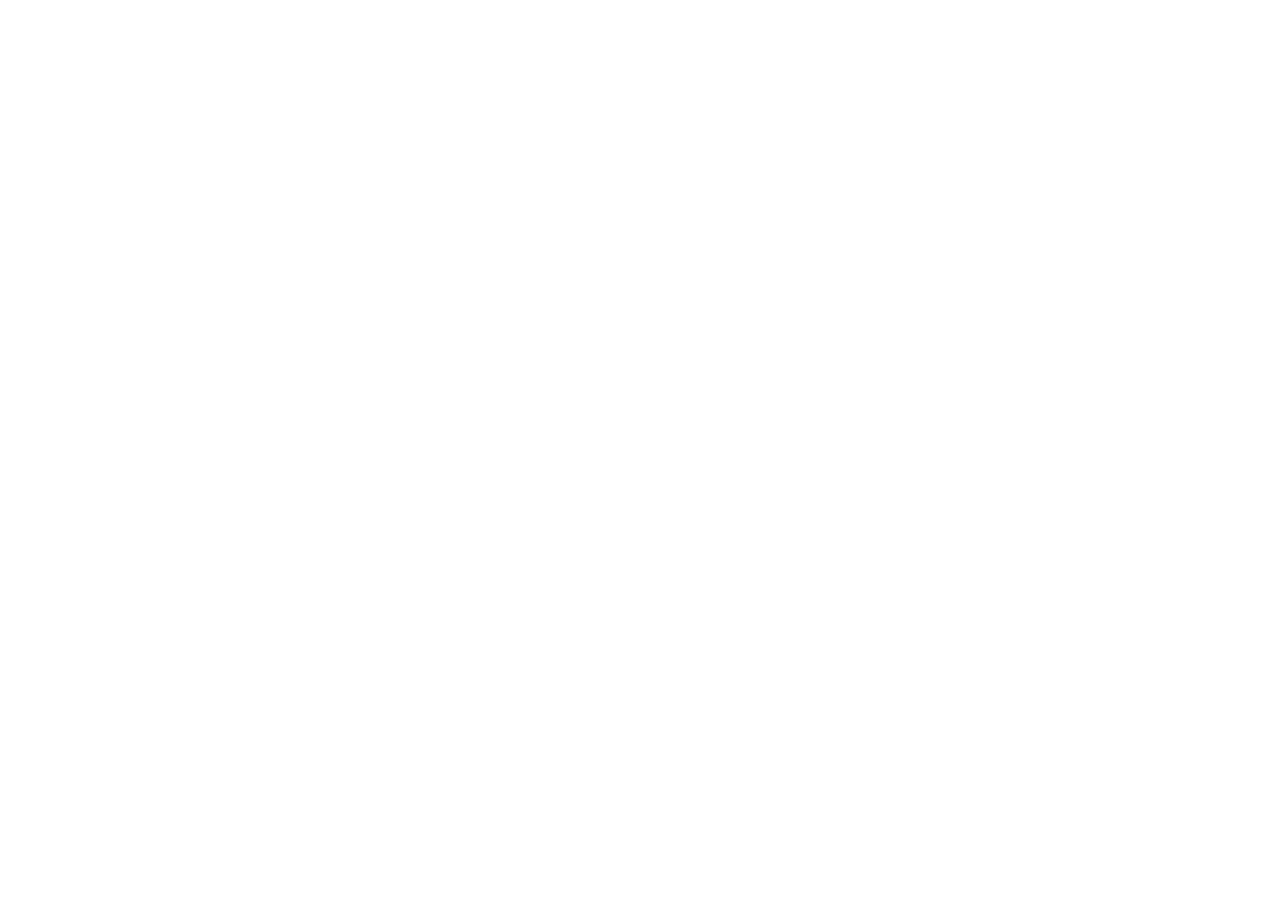
==== commit 61c4eb47: "main" ====
--- a/staff/index.html
+++ b/staff/index.html
@@ -1,712 +1,71 @@
-<!DOCTYPE html>
-<!--[if IE 9]>    <html class="no-js lt-ie10" lang="it-IT"> <![endif]-->
-<!--[if gt IE 9]><!--> <html class="no-js" lang="it-IT"> <!--<![endif]-->
-
-<!-- Mirrored from www.imperorp.com/staff/ by HTTrack Website Copier/3.x [XR&CO'2014], Mon, 20 Mar 2023 22:32:29 GMT -->
-<!-- Added by HTTrack --><meta http-equiv="content-type" content="text/html;charset=UTF-8" /><!-- /Added by HTTrack -->
+<!DOCTYPE html><!--  Last Published: Mon Nov 07 2022 20:08:26 GMT+0000 (Coordinated Universal Time)  -->
+<html data-wf-page="6368300bc4f0de4a9d8417b5" data-wf-site="6368300bc4f0de279f8417b4">
 <head>
-
-<meta charset="UTF-8" />
-<meta name="viewport" content="width=device-width,initial-scale=1" />
-<meta http-equiv="X-UA-Compatible" content="IE=edge">
-<link rel="profile" href="https://gmpg.org/xfn/11" />
-<title>Staff &#8211; Impero RP</title>
-<meta name='robots' content='max-image-preview:large' />
-<link href='https://fonts.gstatic.com/' crossorigin rel='preconnect' />
-<link rel="alternate" type="application/rss+xml" title="Impero RP &raquo; Feed" href="../feed/index.html" />
-<link rel="alternate" type="application/rss+xml" title="Impero RP &raquo; Feed dei commenti" href="../comments/feed/index.html" />
-<link rel="preload" href="../wp-content/28fead20fba553da3227b8006a28df5fd5f0.js?ver=d536d0d314c301ffe15f694ac21dc404" as="script" />
-<link rel="preload" href="../wp-content/769e1771605bd4a033cf5bc7928663d78a36.js?ver=5ba380390f0d8591db2c0a749f4d7fee" as="script" />
-<link rel="preload" href="../wp-content/plugins/real-cookie-banner/public/lib/animate.css/animate.min0235.css?ver=4.1.1" as="style" />
-<script type='text/javascript' defer src='../wp-content/28fead20fba553da3227b8006a28df5fd5f0.js?ver=d536d0d314c301ffe15f694ac21dc404' ></script>
-<script type='text/javascript' id='e9655fce11f81497af045bc72f857445-js-extra'>
-/* <![CDATA[ */
-var realCookieBanner = /* document.write */ JSON.parse(atob("[base64]/[base64]/[base64]"));
-/* ]]> */
-</script>
-<script type='text/javascript' defer src='../wp-content/769e1771605bd4a033cf5bc7928663d78a36.js?ver=5ba380390f0d8591db2c0a749f4d7fee' ></script>
-<link rel='stylesheet' id='animate-css-css' defer href='../wp-content/plugins/real-cookie-banner/public/lib/animate.css/animate.min0235.css?ver=4.1.1' type='text/css' media='all' />
-		<!-- This site uses the Google Analytics by MonsterInsights plugin v8.12.1 - Using Analytics tracking - https://www.monsterinsights.com/ -->
-							<script
-				src="http://www.googletagmanager.com/gtag/js?id=G-E3F3VPE42P"  data-cfasync="false" data-wpfc-render="false" type="text/javascript" async></script>
-			<script data-cfasync="false" data-wpfc-render="false" type="text/javascript">
-				var mi_version = '8.12.1';
-				var mi_track_user = true;
-				var mi_no_track_reason = '';
-				
-								var disableStrs = [
-										'ga-disable-G-E3F3VPE42P',
-														];
-
-				/* Function to detect opted out users */
-				function __gtagTrackerIsOptedOut() {
-					for (var index = 0; index < disableStrs.length; index++) {
-						if (document.cookie.indexOf(disableStrs[index] + '=true') > -1) {
-							return true;
-						}
-					}
-
-					return false;
-				}
-
-				/* Disable tracking if the opt-out cookie exists. */
-				if (__gtagTrackerIsOptedOut()) {
-					for (var index = 0; index < disableStrs.length; index++) {
-						window[disableStrs[index]] = true;
-					}
-				}
-
-				/* Opt-out function */
-				function __gtagTrackerOptout() {
-					for (var index = 0; index < disableStrs.length; index++) {
-						document.cookie = disableStrs[index] + '=true; expires=Thu, 31 Dec 2099 23:59:59 UTC; path=/';
-						window[disableStrs[index]] = true;
-					}
-				}
-
-				if ('undefined' === typeof gaOptout) {
-					function gaOptout() {
-						__gtagTrackerOptout();
-					}
-				}
-								window.dataLayer = window.dataLayer || [];
-
-				window.MonsterInsightsDualTracker = {
-					helpers: {},
-					trackers: {},
-				};
-				if (mi_track_user) {
-					function __gtagDataLayer() {
-						dataLayer.push(arguments);
-					}
-
-					function __gtagTracker(type, name, parameters) {
-						if (!parameters) {
-							parameters = {};
-						}
-
-						if (parameters.send_to) {
-							__gtagDataLayer.apply(null, arguments);
-							return;
-						}
-
-						if (type === 'event') {
-														parameters.send_to = monsterinsights_frontend.v4_id;
-							var hookName = name;
-							if (typeof parameters['event_category'] !== 'undefined') {
-								hookName = parameters['event_category'] + ':' + name;
-							}
-
-							if (typeof MonsterInsightsDualTracker.trackers[hookName] !== 'undefined') {
-								MonsterInsightsDualTracker.trackers[hookName](parameters);
-							} else {
-								__gtagDataLayer('event', name, parameters);
-							}
-							
-													} else {
-							__gtagDataLayer.apply(null, arguments);
-						}
-					}
-
-					__gtagTracker('js', new Date());
-					__gtagTracker('set', {
-						'developer_id.dZGIzZG': true,
-											});
-										__gtagTracker('config', 'G-E3F3VPE42P', {"forceSSL":"true","link_attribution":"true"} );
-															window.gtag = __gtagTracker;										(function () {
-						/* https://developers.google.com/analytics/devguides/collection/analyticsjs/ */
-						/* ga and __gaTracker compatibility shim. */
-						var noopfn = function () {
-							return null;
-						};
-						var newtracker = function () {
-							return new Tracker();
-						};
-						var Tracker = function () {
-							return null;
-						};
-						var p = Tracker.prototype;
-						p.get = noopfn;
-						p.set = noopfn;
-						p.send = function () {
-							var args = Array.prototype.slice.call(arguments);
-							args.unshift('send');
-							__gaTracker.apply(null, args);
-						};
-						var __gaTracker = function () {
-							var len = arguments.length;
-							if (len === 0) {
-								return;
-							}
-							var f = arguments[len - 1];
-							if (typeof f !== 'object' || f === null || typeof f.hitCallback !== 'function') {
-								if ('send' === arguments[0]) {
-									var hitConverted, hitObject = false, action;
-									if ('event' === arguments[1]) {
-										if ('undefined' !== typeof arguments[3]) {
-											hitObject = {
-												'eventAction': arguments[3],
-												'eventCategory': arguments[2],
-												'eventLabel': arguments[4],
-												'value': arguments[5] ? arguments[5] : 1,
-											}
-										}
-									}
-									if ('pageview' === arguments[1]) {
-										if ('undefined' !== typeof arguments[2]) {
-											hitObject = {
-												'eventAction': 'page_view',
-												'page_path': arguments[2],
-											}
-										}
-									}
-									if (typeof arguments[2] === 'object') {
-										hitObject = arguments[2];
-									}
-									if (typeof arguments[5] === 'object') {
-										Object.assign(hitObject, arguments[5]);
-									}
-									if ('undefined' !== typeof arguments[1].hitType) {
-										hitObject = arguments[1];
-										if ('pageview' === hitObject.hitType) {
-											hitObject.eventAction = 'page_view';
-										}
-									}
-									if (hitObject) {
-										action = 'timing' === arguments[1].hitType ? 'timing_complete' : hitObject.eventAction;
-										hitConverted = mapArgs(hitObject);
-										__gtagTracker('event', action, hitConverted);
-									}
-								}
-								return;
-							}
-
-							function mapArgs(args) {
-								var arg, hit = {};
-								var gaMap = {
-									'eventCategory': 'event_category',
-									'eventAction': 'event_action',
-									'eventLabel': 'event_label',
-									'eventValue': 'event_value',
-									'nonInteraction': 'non_interaction',
-									'timingCategory': 'event_category',
-									'timingVar': 'name',
-									'timingValue': 'value',
-									'timingLabel': 'event_label',
-									'page': 'page_path',
-									'location': 'page_location',
-									'title': 'page_title',
-								};
-								for (arg in args) {
-																		if (!(!args.hasOwnProperty(arg) || !gaMap.hasOwnProperty(arg))) {
-										hit[gaMap[arg]] = args[arg];
-									} else {
-										hit[arg] = args[arg];
-									}
-								}
-								return hit;
-							}
-
-							try {
-								f.hitCallback();
-							} catch (ex) {
-							}
-						};
-						__gaTracker.create = newtracker;
-						__gaTracker.getByName = newtracker;
-						__gaTracker.getAll = function () {
-							return [];
-						};
-						__gaTracker.remove = noopfn;
-						__gaTracker.loaded = true;
-						window['__gaTracker'] = __gaTracker;
-					})();
-									} else {
-										console.log("");
-					(function () {
-						function __gtagTracker() {
-							return null;
-						}
-
-						window['__gtagTracker'] = __gtagTracker;
-						window['gtag'] = __gtagTracker;
-					})();
-									}
-			</script>
-				<!-- / Google Analytics by MonsterInsights -->
-		<script type="text/javascript">
-window._wpemojiSettings = {"baseUrl":"https:\/\/s.w.org\/images\/core\/emoji\/14.0.0\/72x72\/","ext":".png","svgUrl":"https:\/\/s.w.org\/images\/core\/emoji\/14.0.0\/svg\/","svgExt":".svg","source":{"concatemoji":"https:\/\/www.imperorp.com\/wp-includes\/js\/wp-emoji-release.min.js?ver=6.1.1"}};
-/*! This file is auto-generated */
-!function(e,a,t){var n,r,o,i=a.createElement("canvas"),p=i.getContext&&i.getContext("2d");function s(e,t){var a=String.fromCharCode,e=(p.clearRect(0,0,i.width,i.height),p.fillText(a.apply(this,e),0,0),i.toDataURL());return p.clearRect(0,0,i.width,i.height),p.fillText(a.apply(this,t),0,0),e===i.toDataURL()}function c(e){var t=a.createElement("script");t.src=e,t.defer=t.type="text/javascript",a.getElementsByTagName("head")[0].appendChild(t)}for(o=Array("flag","emoji"),t.supports={everything:!0,everythingExceptFlag:!0},r=0;r<o.length;r++)t.supports[o[r]]=function(e){if(p&&p.fillText)switch(p.textBaseline="top",p.font="600 32px Arial",e){case"flag":return s([127987,65039,8205,9895,65039],[127987,65039,8203,9895,65039])?!1:!s([55356,56826,55356,56819],[55356,56826,8203,55356,56819])&&!s([55356,57332,56128,56423,56128,56418,56128,56421,56128,56430,56128,56423,56128,56447],[55356,57332,8203,56128,56423,8203,56128,56418,8203,56128,56421,8203,56128,56430,8203,56128,56423,8203,56128,56447]);case"emoji":return!s([129777,127995,8205,129778,127999],[129777,127995,8203,129778,127999])}return!1}(o[r]),t.supports.everything=t.supports.everything&&t.supports[o[r]],"flag"!==o[r]&&(t.supports.everythingExceptFlag=t.supports.everythingExceptFlag&&t.supports[o[r]]);t.supports.everythingExceptFlag=t.supports.everythingExceptFlag&&!t.supports.flag,t.DOMReady=!1,t.readyCallback=function(){t.DOMReady=!0},t.supports.everything||(n=function(){t.readyCallback()},a.addEventListener?(a.addEventListener("DOMContentLoaded",n,!1),e.addEventListener("load",n,!1)):(e.attachEvent("onload",n),a.attachEvent("onreadystatechange",function(){"complete"===a.readyState&&t.readyCallback()})),(e=t.source||{}).concatemoji?c(e.concatemoji):e.wpemoji&&e.twemoji&&(c(e.twemoji),c(e.wpemoji)))}(window,document,window._wpemojiSettings);
-</script>
-<style type="text/css">
-img.wp-smiley,
-img.emoji {
-	display: inline !important;
-	border: none !important;
-	box-shadow: none !important;
-	height: 1em !important;
-	width: 1em !important;
-	margin: 0 0.07em !important;
-	vertical-align: -0.1em !important;
-	background: none !important;
-	padding: 0 !important;
-}
-</style>
-	<link rel='stylesheet' id='wp-block-library-css' href='../wp-includes/css/dist/block-library/style.min6a4d.css?ver=6.1.1' type='text/css' media='all' />
-<link rel='stylesheet' id='classic-theme-styles-css' href='../wp-includes/css/classic-themes.min68b3.css?ver=1' type='text/css' media='all' />
-<style id='global-styles-inline-css' type='text/css'>
-body{--wp--preset--color--black: #000000;--wp--preset--color--cyan-bluish-gray: #abb8c3;--wp--preset--color--white: #ffffff;--wp--preset--color--pale-pink: #f78da7;--wp--preset--color--vivid-red: #cf2e2e;--wp--preset--color--luminous-vivid-orange: #ff6900;--wp--preset--color--luminous-vivid-amber: #fcb900;--wp--preset--color--light-green-cyan: #7bdcb5;--wp--preset--color--vivid-green-cyan: #00d084;--wp--preset--color--pale-cyan-blue: #8ed1fc;--wp--preset--color--vivid-cyan-blue: #0693e3;--wp--preset--color--vivid-purple: #9b51e0;--wp--preset--gradient--vivid-cyan-blue-to-vivid-purple: linear-gradient(135deg,rgba(6,147,227,1) 0%,rgb(155,81,224) 100%);--wp--preset--gradient--light-green-cyan-to-vivid-green-cyan: linear-gradient(135deg,rgb(122,220,180) 0%,rgb(0,208,130) 100%);--wp--preset--gradient--luminous-vivid-amber-to-luminous-vivid-orange: linear-gradient(135deg,rgba(252,185,0,1) 0%,rgba(255,105,0,1) 100%);--wp--preset--gradient--luminous-vivid-orange-to-vivid-red: linear-gradient(135deg,rgba(255,105,0,1) 0%,rgb(207,46,46) 100%);--wp--preset--gradient--very-light-gray-to-cyan-bluish-gray: linear-gradient(135deg,rgb(238,238,238) 0%,rgb(169,184,195) 100%);--wp--preset--gradient--cool-to-warm-spectrum: linear-gradient(135deg,rgb(74,234,220) 0%,rgb(151,120,209) 20%,rgb(207,42,186) 40%,rgb(238,44,130) 60%,rgb(251,105,98) 80%,rgb(254,248,76) 100%);--wp--preset--gradient--blush-light-purple: linear-gradient(135deg,rgb(255,206,236) 0%,rgb(152,150,240) 100%);--wp--preset--gradient--blush-bordeaux: linear-gradient(135deg,rgb(254,205,165) 0%,rgb(254,45,45) 50%,rgb(107,0,62) 100%);--wp--preset--gradient--luminous-dusk: linear-gradient(135deg,rgb(255,203,112) 0%,rgb(199,81,192) 50%,rgb(65,88,208) 100%);--wp--preset--gradient--pale-ocean: linear-gradient(135deg,rgb(255,245,203) 0%,rgb(182,227,212) 50%,rgb(51,167,181) 100%);--wp--preset--gradient--electric-grass: linear-gradient(135deg,rgb(202,248,128) 0%,rgb(113,206,126) 100%);--wp--preset--gradient--midnight: linear-gradient(135deg,rgb(2,3,129) 0%,rgb(40,116,252) 100%);--wp--preset--duotone--dark-grayscale: url('#wp-duotone-dark-grayscale');--wp--preset--duotone--grayscale: url('#wp-duotone-grayscale');--wp--preset--duotone--purple-yellow: url('#wp-duotone-purple-yellow');--wp--preset--duotone--blue-red: url('#wp-duotone-blue-red');--wp--preset--duotone--midnight: url('#wp-duotone-midnight');--wp--preset--duotone--magenta-yellow: url('#wp-duotone-magenta-yellow');--wp--preset--duotone--purple-green: url('#wp-duotone-purple-green');--wp--preset--duotone--blue-orange: url('#wp-duotone-blue-orange');--wp--preset--font-size--small: 13px;--wp--preset--font-size--medium: 20px;--wp--preset--font-size--large: 36px;--wp--preset--font-size--x-large: 42px;--wp--preset--spacing--20: 0.44rem;--wp--preset--spacing--30: 0.67rem;--wp--preset--spacing--40: 1rem;--wp--preset--spacing--50: 1.5rem;--wp--preset--spacing--60: 2.25rem;--wp--preset--spacing--70: 3.38rem;--wp--preset--spacing--80: 5.06rem;}:where(.is-layout-flex){gap: 0.5em;}body .is-layout-flow > .alignleft{float: left;margin-inline-start: 0;margin-inline-end: 2em;}body .is-layout-flow > .alignright{float: right;margin-inline-start: 2em;margin-inline-end: 0;}body .is-layout-flow > .aligncenter{margin-left: auto !important;margin-right: auto !important;}body .is-layout-constrained > .alignleft{float: left;margin-inline-start: 0;margin-inline-end: 2em;}body .is-layout-constrained > .alignright{float: right;margin-inline-start: 2em;margin-inline-end: 0;}body .is-layout-constrained > .aligncenter{margin-left: auto !important;margin-right: auto !important;}body .is-layout-constrained > :where(:not(.alignleft):not(.alignright):not(.alignfull)){max-width: var(--wp--style--global--content-size);margin-left: auto !important;margin-right: auto !important;}body .is-layout-constrained > .alignwide{max-width: var(--wp--style--global--wide-size);}body .is-layout-flex{display: flex;}body .is-layout-flex{flex-wrap: wrap;align-items: center;}body .is-layout-flex > *{margin: 0;}:where(.wp-block-columns.is-layout-flex){gap: 2em;}.has-black-color{color: var(--wp--preset--color--black) !important;}.has-cyan-bluish-gray-color{color: var(--wp--preset--color--cyan-bluish-gray) !important;}.has-white-color{color: var(--wp--preset--color--white) !important;}.has-pale-pink-color{color: var(--wp--preset--color--pale-pink) !important;}.has-vivid-red-color{color: var(--wp--preset--color--vivid-red) !important;}.has-luminous-vivid-orange-color{color: var(--wp--preset--color--luminous-vivid-orange) !important;}.has-luminous-vivid-amber-color{color: var(--wp--preset--color--luminous-vivid-amber) !important;}.has-light-green-cyan-color{color: var(--wp--preset--color--light-green-cyan) !important;}.has-vivid-green-cyan-color{color: var(--wp--preset--color--vivid-green-cyan) !important;}.has-pale-cyan-blue-color{color: var(--wp--preset--color--pale-cyan-blue) !important;}.has-vivid-cyan-blue-color{color: var(--wp--preset--color--vivid-cyan-blue) !important;}.has-vivid-purple-color{color: var(--wp--preset--color--vivid-purple) !important;}.has-black-background-color{background-color: var(--wp--preset--color--black) !important;}.has-cyan-bluish-gray-background-color{background-color: var(--wp--preset--color--cyan-bluish-gray) !important;}.has-white-background-color{background-color: var(--wp--preset--color--white) !important;}.has-pale-pink-background-color{background-color: var(--wp--preset--color--pale-pink) !important;}.has-vivid-red-background-color{background-color: var(--wp--preset--color--vivid-red) !important;}.has-luminous-vivid-orange-background-color{background-color: var(--wp--preset--color--luminous-vivid-orange) !important;}.has-luminous-vivid-amber-background-color{background-color: var(--wp--preset--color--luminous-vivid-amber) !important;}.has-light-green-cyan-background-color{background-color: var(--wp--preset--color--light-green-cyan) !important;}.has-vivid-green-cyan-background-color{background-color: var(--wp--preset--color--vivid-green-cyan) !important;}.has-pale-cyan-blue-background-color{background-color: var(--wp--preset--color--pale-cyan-blue) !important;}.has-vivid-cyan-blue-background-color{background-color: var(--wp--preset--color--vivid-cyan-blue) !important;}.has-vivid-purple-background-color{background-color: var(--wp--preset--color--vivid-purple) !important;}.has-black-border-color{border-color: var(--wp--preset--color--black) !important;}.has-cyan-bluish-gray-border-color{border-color: var(--wp--preset--color--cyan-bluish-gray) !important;}.has-white-border-color{border-color: var(--wp--preset--color--white) !important;}.has-pale-pink-border-color{border-color: var(--wp--preset--color--pale-pink) !important;}.has-vivid-red-border-color{border-color: var(--wp--preset--color--vivid-red) !important;}.has-luminous-vivid-orange-border-color{border-color: var(--wp--preset--color--luminous-vivid-orange) !important;}.has-luminous-vivid-amber-border-color{border-color: var(--wp--preset--color--luminous-vivid-amber) !important;}.has-light-green-cyan-border-color{border-color: var(--wp--preset--color--light-green-cyan) !important;}.has-vivid-green-cyan-border-color{border-color: var(--wp--preset--color--vivid-green-cyan) !important;}.has-pale-cyan-blue-border-color{border-color: var(--wp--preset--color--pale-cyan-blue) !important;}.has-vivid-cyan-blue-border-color{border-color: var(--wp--preset--color--vivid-cyan-blue) !important;}.has-vivid-purple-border-color{border-color: var(--wp--preset--color--vivid-purple) !important;}.has-vivid-cyan-blue-to-vivid-purple-gradient-background{background: var(--wp--preset--gradient--vivid-cyan-blue-to-vivid-purple) !important;}.has-light-green-cyan-to-vivid-green-cyan-gradient-background{background: var(--wp--preset--gradient--light-green-cyan-to-vivid-green-cyan) !important;}.has-luminous-vivid-amber-to-luminous-vivid-orange-gradient-background{background: var(--wp--preset--gradient--luminous-vivid-amber-to-luminous-vivid-orange) !important;}.has-luminous-vivid-orange-to-vivid-red-gradient-background{background: var(--wp--preset--gradient--luminous-vivid-orange-to-vivid-red) !important;}.has-very-light-gray-to-cyan-bluish-gray-gradient-background{background: var(--wp--preset--gradient--very-light-gray-to-cyan-bluish-gray) !important;}.has-cool-to-warm-spectrum-gradient-background{background: var(--wp--preset--gradient--cool-to-warm-spectrum) !important;}.has-blush-light-purple-gradient-background{background: var(--wp--preset--gradient--blush-light-purple) !important;}.has-blush-bordeaux-gradient-background{background: var(--wp--preset--gradient--blush-bordeaux) !important;}.has-luminous-dusk-gradient-background{background: var(--wp--preset--gradient--luminous-dusk) !important;}.has-pale-ocean-gradient-background{background: var(--wp--preset--gradient--pale-ocean) !important;}.has-electric-grass-gradient-background{background: var(--wp--preset--gradient--electric-grass) !important;}.has-midnight-gradient-background{background: var(--wp--preset--gradient--midnight) !important;}.has-small-font-size{font-size: var(--wp--preset--font-size--small) !important;}.has-medium-font-size{font-size: var(--wp--preset--font-size--medium) !important;}.has-large-font-size{font-size: var(--wp--preset--font-size--large) !important;}.has-x-large-font-size{font-size: var(--wp--preset--font-size--x-large) !important;}
-.wp-block-navigation a:where(:not(.wp-element-button)){color: inherit;}
-:where(.wp-block-columns.is-layout-flex){gap: 2em;}
-.wp-block-pullquote{font-size: 1.5em;line-height: 1.6;}
-</style>
-<link rel='stylesheet' id='elementor-icons-css' href='../wp-content/plugins/elementor/assets/lib/eicons/css/elementor-icons.min3b94.css?ver=5.18.0' type='text/css' media='all' />
-<link rel='stylesheet' id='elementor-frontend-css' href='../wp-content/plugins/elementor/assets/css/frontend-lite.min991d.css?ver=3.11.2' type='text/css' media='all' />
-<link rel='stylesheet' id='swiper-css' href='../wp-content/plugins/elementor/assets/lib/swiper/css/swiper.min48f5.css?ver=5.3.6' type='text/css' media='all' />
-<link rel='stylesheet' id='elementor-post-12104-css' href='../wp-content/uploads/elementor/css/post-12104ac5b.css?ver=1677266233' type='text/css' media='all' />
-<link rel='stylesheet' id='elementor-global-css' href='../wp-content/uploads/elementor/css/globald6c7.css?ver=1677266234' type='text/css' media='all' />
-<link rel='stylesheet' id='elementor-post-12308-css' href='../wp-content/uploads/elementor/css/post-12308ee67.css?ver=1677372758' type='text/css' media='all' />
-<link rel='stylesheet' id='jquery-lightgallery-css' href='../wp-content/themes/rife-free/js/light-gallery/css/lightgallery.min8162.css?ver=1.9.0' type='text/css' media='all' />
-<link rel='stylesheet' id='font-awesome-css' href='../wp-content/plugins/elementor/assets/lib/font-awesome/css/font-awesome.min1849.css?ver=4.7.0' type='text/css' media='all' />
-<link rel='stylesheet' id='a13-icomoon-css' href='../wp-content/themes/rife-free/css/icomoon164b.css?ver=2.4.13' type='text/css' media='all' />
-<link rel='stylesheet' id='a13-main-style-css' href='../wp-content/themes/rife-free/style164b.css?ver=2.4.13' type='text/css' media='all' />
-<link rel='stylesheet' id='a13-user-css-css' href='../wp-content/uploads/apollo13_framework_files/css/user8d4d.css?ver=2.4.13_1677349930' type='text/css' media='all' />
-<link rel='stylesheet' id='font-awesome-5-all-css' href='../wp-content/plugins/elementor/assets/lib/font-awesome/css/all.min991d.css?ver=3.11.2' type='text/css' media='all' />
-<link rel='stylesheet' id='font-awesome-4-shim-css' href='../wp-content/plugins/elementor/assets/lib/font-awesome/css/v4-shims.min991d.css?ver=3.11.2' type='text/css' media='all' />
-<link rel='stylesheet' id='google-fonts-1-css' href='https://fonts.googleapis.com/css?family=Poppins%3A100%2C100italic%2C200%2C200italic%2C300%2C300italic%2C400%2C400italic%2C500%2C500italic%2C600%2C600italic%2C700%2C700italic%2C800%2C800italic%2C900%2C900italic&amp;display=auto&amp;ver=6.1.1' type='text/css' media='all' />
-<link rel='stylesheet' id='elementor-icons-shared-0-css' href='../wp-content/plugins/elementor/assets/lib/font-awesome/css/fontawesome.min52d5.css?ver=5.15.3' type='text/css' media='all' />
-<link rel='stylesheet' id='elementor-icons-fa-brands-css' href='../wp-content/plugins/elementor/assets/lib/font-awesome/css/brands.min52d5.css?ver=5.15.3' type='text/css' media='all' />
-<link rel="preconnect" href="https://fonts.gstatic.com/" crossorigin><script type='text/javascript' src='../wp-includes/js/jquery/jquery.mina7a0.js?ver=3.6.1' id='jquery-core-js'></script>
-<script type='text/javascript' src='../wp-includes/js/jquery/jquery-migrate.mind617.js?ver=3.3.2' id='jquery-migrate-js'></script>
-<script type='text/javascript' src='../wp-content/plugins/google-analytics-for-wordpress/assets/js/frontend-gtag.min79da.js?ver=8.12.1' id='monsterinsights-frontend-script-js'></script>
-<script data-cfasync="false" data-wpfc-render="false" type="text/javascript" id='monsterinsights-frontend-script-js-extra'>/* <![CDATA[ */
-var monsterinsights_frontend = {"js_events_tracking":"true","download_extensions":"doc,pdf,ppt,zip,xls,docx,pptx,xlsx","inbound_paths":"[{\"path\":\"\\\/go\\\/\",\"label\":\"affiliate\"},{\"path\":\"\\\/recommend\\\/\",\"label\":\"affiliate\"}]","home_url":"https:\/\/www.imperorp.com","hash_tracking":"false","ua":"","v4_id":"G-E3F3VPE42P"};/* ]]> */
-</script>
-<script type='text/javascript' src='../wp-content/plugins/elementor/assets/lib/font-awesome/js/v4-shims.min991d.js?ver=3.11.2' id='font-awesome-4-shim-js'></script>
-<link rel="https://api.w.org/" href="../wp-json/index.html" /><link rel="alternate" type="application/json" href="../wp-json/wp/v2/pages/12308.json" /><link rel="EditURI" type="application/rsd+xml" title="RSD" href="../xmlrpc0db0.php?rsd" />
-<link rel="wlwmanifest" type="application/wlwmanifest+xml" href="../wp-includes/wlwmanifest.xml" />
-<meta name="generator" content="WordPress 6.1.1" />
-<link rel="canonical" href="index.html" />
-<link rel='shortlink' href='../index1d9a.html?p=12308' />
-<link rel="alternate" type="application/json+oembed" href="../wp-json/oembed/1.0/embed5430.json?url=https%3A%2F%2Fwww.imperorp.com%2Fstaff%2F" />
-<link rel="alternate" type="text/xml+oembed" href="../wp-json/oembed/1.0/embedcd28?url=https%3A%2F%2Fwww.imperorp.com%2Fstaff%2F&amp;format=xml" />
-<script type="text/javascript">
-// <![CDATA[
-(function(){
-    var docElement = document.documentElement,
-        className = docElement.className;
-    // Change `no-js` to `js`
-    var reJS = new RegExp('(^|\\s)no-js( |\\s|$)');
-    //space as literal in second capturing group cause there is strange situation when \s is not catched on load when other plugins add their own classes
-    className = className.replace(reJS, '$1js$2');
-    docElement.className = className;
-})();
-// ]]>
-</script><script type="text/javascript">
-// <![CDATA[
-WebFontConfig = {
-    google: {"families":["Raleway:400,700,900","Raleway:400,700,900"]},
-    active: function () {
-        //tell listeners that fonts are loaded
-        if (window.jQuery) {
-            jQuery(document.body).trigger('webfontsloaded');
-        }
-    }
-};
-(function (d) {
-    var wf = d.createElement('script'), s = d.scripts[0];
-    wf.src = '../wp-content/themes/rife-free/js/webfontloader.min.js';
-    wf.type = 'text/javascript';
-    wf.async = 'true';
-    s.parentNode.insertBefore(wf, s);
-})(document);
-// ]]>
-</script><meta name="generator" content="Elementor 3.11.2; features: e_dom_optimization, e_optimized_assets_loading, e_optimized_css_loading, a11y_improvements, additional_custom_breakpoints; settings: css_print_method-external, google_font-enabled, font_display-auto">
-<style>[consent-id]:not(.rcb-content-blocker):not([consent-transaction-complete]):not([consent-visual-use-parent^="children:"]){opacity:0!important;}</style><link rel="icon" href="../wp-content/uploads/2021/11/cropped-Sensdsadas1-32x32.png" sizes="32x32" />
-<link rel="icon" href="../wp-content/uploads/2021/11/cropped-Sensdsadas1-192x192.png" sizes="192x192" />
-<link rel="apple-touch-icon" href="../wp-content/uploads/2021/11/cropped-Sensdsadas1-180x180.png" />
-<meta name="msapplication-TileImage" content="https://www.imperorp.com/wp-content/uploads/2021/11/cropped-Sensdsadas1-270x270.png" />
+  <meta charset="utf-8">
+  <title>EdgeRoleplay 💀</title>
+  <meta content="width=device-width, initial-scale=1" name="viewport">
+  <link href="css/normalize.css" rel="stylesheet" type="text/css">
+  <link href="css/components.css" rel="stylesheet" type="text/css">
+  <link href="css/diverse-roleplay.css" rel="stylesheet" type="text/css">
+  <script src="https://ajax.googleapis.com/ajax/libs/webfont/1.6.26/webfont.js" type="text/javascript"></script>
+  <script type="text/javascript">WebFont.load({  google: {    families: ["League Spartan:100,200,300,regular,500,600,700,800,900:latin,latin-ext,vietnamese"]  }});</script>
+  <!-- [if lt IE 9]><script src="https://cdnjs.cloudflare.com/ajax/libs/html5shiv/3.7.3/html5shiv.min.js" type="text/javascript"></script><![endif] -->
+  <script type="text/javascript">!function(o,c){var n=c.documentElement,t=" w-mod-";n.className+=t+"js",("ontouchstart"in o||o.DocumentTouch&&c instanceof DocumentTouch)&&(n.className+=t+"touch")}(window,document);</script>
+  <link href="images/favicon.png" rel="shortcut icon" type="image/x-icon">
+  <link href="images/webclip.ico" rel="apple-touch-icon">
+  <title>Edge Roleplay ✅</title>
+  <meta property="og:title" content="Clicca il Link ⤴">
 </head>
-
-<body id="top" class="page-template page-template-elementor_theme page page-id-12308 wp-custom-logo header-horizontal site-layout-full elementor-default elementor-kit-12104 elementor-page elementor-page-12308" itemtype="https://schema.org/WebPage" itemscope>
-<svg xmlns="http://www.w3.org/2000/svg" viewBox="0 0 0 0" width="0" height="0" focusable="false" role="none" style="visibility: hidden; position: absolute; left: -9999px; overflow: hidden;" ><defs><filter id="wp-duotone-dark-grayscale"><feColorMatrix color-interpolation-filters="sRGB" type="matrix" values=" .299 .587 .114 0 0 .299 .587 .114 0 0 .299 .587 .114 0 0 .299 .587 .114 0 0 " /><feComponentTransfer color-interpolation-filters="sRGB" ><feFuncR type="table" tableValues="0 0.49803921568627" /><feFuncG type="table" tableValues="0 0.49803921568627" /><feFuncB type="table" tableValues="0 0.49803921568627" /><feFuncA type="table" tableValues="1 1" /></feComponentTransfer><feComposite in2="SourceGraphic" operator="in" /></filter></defs></svg><svg xmlns="http://www.w3.org/2000/svg" viewBox="0 0 0 0" width="0" height="0" focusable="false" role="none" style="visibility: hidden; position: absolute; left: -9999px; overflow: hidden;" ><defs><filter id="wp-duotone-grayscale"><feColorMatrix color-interpolation-filters="sRGB" type="matrix" values=" .299 .587 .114 0 0 .299 .587 .114 0 0 .299 .587 .114 0 0 .299 .587 .114 0 0 " /><feComponentTransfer color-interpolation-filters="sRGB" ><feFuncR type="table" tableValues="0 1" /><feFuncG type="table" tableValues="0 1" /><feFuncB type="table" tableValues="0 1" /><feFuncA type="table" tableValues="1 1" /></feComponentTransfer><feComposite in2="SourceGraphic" operator="in" /></filter></defs></svg><svg xmlns="http://www.w3.org/2000/svg" viewBox="0 0 0 0" width="0" height="0" focusable="false" role="none" style="visibility: hidden; position: absolute; left: -9999px; overflow: hidden;" ><defs><filter id="wp-duotone-purple-yellow"><feColorMatrix color-interpolation-filters="sRGB" type="matrix" values=" .299 .587 .114 0 0 .299 .587 .114 0 0 .299 .587 .114 0 0 .299 .587 .114 0 0 " /><feComponentTransfer color-interpolation-filters="sRGB" ><feFuncR type="table" tableValues="0.54901960784314 0.98823529411765" /><feFuncG type="table" tableValues="0 1" /><feFuncB type="table" tableValues="0.71764705882353 0.25490196078431" /><feFuncA type="table" tableValues="1 1" /></feComponentTransfer><feComposite in2="SourceGraphic" operator="in" /></filter></defs></svg><svg xmlns="http://www.w3.org/2000/svg" viewBox="0 0 0 0" width="0" height="0" focusable="false" role="none" style="visibility: hidden; position: absolute; left: -9999px; overflow: hidden;" ><defs><filter id="wp-duotone-blue-red"><feColorMatrix color-interpolation-filters="sRGB" type="matrix" values=" .299 .587 .114 0 0 .299 .587 .114 0 0 .299 .587 .114 0 0 .299 .587 .114 0 0 " /><feComponentTransfer color-interpolation-filters="sRGB" ><feFuncR type="table" tableValues="0 1" /><feFuncG type="table" tableValues="0 0.27843137254902" /><feFuncB type="table" tableValues="0.5921568627451 0.27843137254902" /><feFuncA type="table" tableValues="1 1" /></feComponentTransfer><feComposite in2="SourceGraphic" operator="in" /></filter></defs></svg><svg xmlns="http://www.w3.org/2000/svg" viewBox="0 0 0 0" width="0" height="0" focusable="false" role="none" style="visibility: hidden; position: absolute; left: -9999px; overflow: hidden;" ><defs><filter id="wp-duotone-midnight"><feColorMatrix color-interpolation-filters="sRGB" type="matrix" values=" .299 .587 .114 0 0 .299 .587 .114 0 0 .299 .587 .114 0 0 .299 .587 .114 0 0 " /><feComponentTransfer color-interpolation-filters="sRGB" ><feFuncR type="table" tableValues="0 0" /><feFuncG type="table" tableValues="0 0.64705882352941" /><feFuncB type="table" tableValues="0 1" /><feFuncA type="table" tableValues="1 1" /></feComponentTransfer><feComposite in2="SourceGraphic" operator="in" /></filter></defs></svg><svg xmlns="http://www.w3.org/2000/svg" viewBox="0 0 0 0" width="0" height="0" focusable="false" role="none" style="visibility: hidden; position: absolute; left: -9999px; overflow: hidden;" ><defs><filter id="wp-duotone-magenta-yellow"><feColorMatrix color-interpolation-filters="sRGB" type="matrix" values=" .299 .587 .114 0 0 .299 .587 .114 0 0 .299 .587 .114 0 0 .299 .587 .114 0 0 " /><feComponentTransfer color-interpolation-filters="sRGB" ><feFuncR type="table" tableValues="0.78039215686275 1" /><feFuncG type="table" tableValues="0 0.94901960784314" /><feFuncB type="table" tableValues="0.35294117647059 0.47058823529412" /><feFuncA type="table" tableValues="1 1" /></feComponentTransfer><feComposite in2="SourceGraphic" operator="in" /></filter></defs></svg><svg xmlns="http://www.w3.org/2000/svg" viewBox="0 0 0 0" width="0" height="0" focusable="false" role="none" style="visibility: hidden; position: absolute; left: -9999px; overflow: hidden;" ><defs><filter id="wp-duotone-purple-green"><feColorMatrix color-interpolation-filters="sRGB" type="matrix" values=" .299 .587 .114 0 0 .299 .587 .114 0 0 .299 .587 .114 0 0 .299 .587 .114 0 0 " /><feComponentTransfer color-interpolation-filters="sRGB" ><feFuncR type="table" tableValues="0.65098039215686 0.40392156862745" /><feFuncG type="table" tableValues="0 1" /><feFuncB type="table" tableValues="0.44705882352941 0.4" /><feFuncA type="table" tableValues="1 1" /></feComponentTransfer><feComposite in2="SourceGraphic" operator="in" /></filter></defs></svg><svg xmlns="http://www.w3.org/2000/svg" viewBox="0 0 0 0" width="0" height="0" focusable="false" role="none" style="visibility: hidden; position: absolute; left: -9999px; overflow: hidden;" ><defs><filter id="wp-duotone-blue-orange"><feColorMatrix color-interpolation-filters="sRGB" type="matrix" values=" .299 .587 .114 0 0 .299 .587 .114 0 0 .299 .587 .114 0 0 .299 .587 .114 0 0 " /><feComponentTransfer color-interpolation-filters="sRGB" ><feFuncR type="table" tableValues="0.098039215686275 1" /><feFuncG type="table" tableValues="0 0.66274509803922" /><feFuncB type="table" tableValues="0.84705882352941 0.41960784313725" /><feFuncA type="table" tableValues="1 1" /></feComponentTransfer><feComposite in2="SourceGraphic" operator="in" /></filter></defs></svg><div class="whole-layout">
-<div id="preloader" class="jet_pack_man onReady">
-    <div class="preload-content">
-        <div class="preloader-animation">				<div class="jet-pack-man-body">
-				    <span>
-				        <span></span>
-				        <span></span>
-				        <span></span>
-				        <span></span>
-				    </span>
-					<div class="jet-pack-man-base">
-						<span></span>
-						<div class="jet-pack-man-face"></div>
-					</div>
-				</div>
-				<div class="longfazers">
-					<span></span>
-					<span></span>
-					<span></span>
-					<span></span>
-				</div>
-				</div>
-        <a class="skip-preloader a13icon-cross" href="#"></a>
+<body class="body">
+  <div class="content">
+    <div class="container-2 w-container">
+      <div>
+        <a data-w-id="fd97c34e-0ce6-5332-f83e-8075cd6b6278" style="opacity:0" onClick="window.alert('Rimani Aggiornato! 😏')" class="button w-button">CONNETTITI</a>
+      </div>
     </div>
-</div>
-                <div class="page-background to-move"></div>
-        <header id="header" class="to-move a13-horizontal header-type-one_line a13-normal-variant header-variant-one_line full no-tools sticky-no-hiding" itemtype="https://schema.org/WPHeader" itemscope>
-	<div class="head">
-		<div class="logo-container" itemtype="https://schema.org/Organization" itemscope><a class="logo normal-logo image-logo" href="../index.html" title="Impero RP" rel="home" itemprop="url"><img src="../wp-content/uploads/2021/11/LOGOTYPE.png" alt="Impero RP" width="2314" height="786" itemprop="logo" /></a></div>
-		<nav id="access" class="navigation-bar" itemtype="https://schema.org/SiteNavigationElement" itemscope><!-- this element is need in HTML even if menu is disabled -->
-							<div class="menu-container"><ul id="menu-site-menu" class="top-menu with-effect menu--ferdinand opener-icons-on"><li id="menu-item-12676" class="menu-item menu-item-type-post_type menu-item-object-page menu-item-home menu-item-12676 normal-menu"><a href="../index.html"><span><em>Home</em></span></a></li>
-<li id="menu-item-12313" class="menu-item menu-item-type-post_type menu-item-object-page current-menu-item page_item page-item-12308 current_page_item menu-item-12313 normal-menu"><a href="index.html"><span><em>Staff</em></span></a></li>
-<li id="menu-item-12307" class="menu-item menu-item-type-post_type menu-item-object-page menu-item-12307 normal-menu"><a href="../streamer/index.html"><span><em>Streamer</em></span></a></li>
-<li id="menu-item-12287" class="menu-item menu-item-type-post_type menu-item-object-page menu-item-12287 normal-menu"><a href="../auto/index.html"><span><em>PACK auto</em></span></a></li>
-</ul></div>					</nav>
-		<!-- #access -->
-		<div id="header-tools" class=" icons-0 only-menu"><button id="mobile-menu-opener" class="a13icon-menu tool" title="Menu principale"><span class="screen-reader-text">Menu principale</span></button></div>			</div>
-	</header>
-    <div id="mid" class="to-move layout-full layout-no-edge layout-fluid no-sidebars">
-		<article id="content" class="clearfix" itemtype="https://schema.org/CreativeWork" itemscope>
-			<div class="content-limiter">
-				<div id="col-mask">
-
-					<div id="post-12308" class="content-box post-12308 page type-page status-publish">
-						<div class="formatter">
-														<div class="real-content" itemprop="text">
-										<div data-elementor-type="wp-page" data-elementor-id="12308" class="elementor elementor-12308">
-									<section class="elementor-section elementor-top-section elementor-element elementor-element-b0886c9 elementor-section-stretched elementor-section-height-min-height elementor-section-content-middle elementor-section-boxed elementor-section-height-default elementor-section-items-middle" data-id="b0886c9" data-element_type="section" data-settings="{&quot;stretch_section&quot;:&quot;section-stretched&quot;,&quot;background_background&quot;:&quot;slideshow&quot;,&quot;background_slideshow_gallery&quot;:[{&quot;id&quot;:12451,&quot;url&quot;:&quot;https:\/\/www.imperorp.com\/wp-content\/uploads\/2021\/11\/Screenshot_807.png&quot;},{&quot;id&quot;:12452,&quot;url&quot;:&quot;https:\/\/www.imperorp.com\/wp-content\/uploads\/2021\/11\/Screenshot_763.png&quot;},{&quot;id&quot;:12453,&quot;url&quot;:&quot;https:\/\/www.imperorp.com\/wp-content\/uploads\/2021\/11\/Screenshot_806.png&quot;}],&quot;background_slideshow_slide_duration&quot;:1500,&quot;background_slideshow_transition_duration&quot;:600,&quot;background_slideshow_loop&quot;:&quot;yes&quot;,&quot;background_slideshow_slide_transition&quot;:&quot;fade&quot;}">
-							<div class="elementor-background-overlay"></div>
-							<div class="elementor-container elementor-column-gap-default">
-					<div class="elementor-column elementor-col-100 elementor-top-column elementor-element elementor-element-c44bc08" data-id="c44bc08" data-element_type="column">
-			<div class="elementor-widget-wrap elementor-element-populated">
-								<div class="elementor-element elementor-element-0e5634f elementor-widget elementor-widget-writing-effect-headline" data-id="0e5634f" data-element_type="widget" data-widget_type="writing-effect-headline.default">
-				<div class="elementor-widget-container">
-					<h2 class="a13ree-written-headline" data-speed="143" data-loop="1">
-							<span class="before-written">LO STAFF VIRTUALE<br /></span>
-			
-							<span class="written-lines elementor-screen-only">i vostri punti di riferimento</span>
-			
-					</h2>
-				</div>
-				</div>
-					</div>
-		</div>
-							</div>
-		</section>
-				<section class="elementor-section elementor-top-section elementor-element elementor-element-00bac2d elementor-section-content-middle elementor-section-boxed elementor-section-height-default elementor-section-height-default" data-id="00bac2d" data-element_type="section" data-settings="{&quot;background_background&quot;:&quot;classic&quot;}">
-						<div class="elementor-container elementor-column-gap-no">
-					<div class="elementor-column elementor-col-50 elementor-top-column elementor-element elementor-element-b29ee53" data-id="b29ee53" data-element_type="column">
-			<div class="elementor-widget-wrap elementor-element-populated">
-								<div class="elementor-element elementor-element-80affe6 elementor-widget elementor-widget-heading" data-id="80affe6" data-element_type="widget" data-widget_type="heading.default">
-				<div class="elementor-widget-container">
-			<style>/*! elementor - v3.11.2 - 22-02-2023 */
-.elementor-heading-title{padding:0;margin:0;line-height:1}.elementor-widget-heading .elementor-heading-title[class*=elementor-size-]>a{color:inherit;font-size:inherit;line-height:inherit}.elementor-widget-heading .elementor-heading-title.elementor-size-small{font-size:15px}.elementor-widget-heading .elementor-heading-title.elementor-size-medium{font-size:19px}.elementor-widget-heading .elementor-heading-title.elementor-size-large{font-size:29px}.elementor-widget-heading .elementor-heading-title.elementor-size-xl{font-size:39px}.elementor-widget-heading .elementor-heading-title.elementor-size-xxl{font-size:59px}</style><h3 class="elementor-heading-title elementor-size-default">founder</h3>		</div>
-				</div>
-				<div class="elementor-element elementor-element-7b606da elementor-widget elementor-widget-heading" data-id="7b606da" data-element_type="widget" data-widget_type="heading.default">
-				<div class="elementor-widget-container">
-			<p class="elementor-heading-title elementor-size-default">Il fondatore e creatore del server</p>		</div>
-				</div>
-				<div class="elementor-element elementor-element-524df6c elementor-widget-divider--view-line elementor-widget elementor-widget-divider" data-id="524df6c" data-element_type="widget" data-widget_type="divider.default">
-				<div class="elementor-widget-container">
-			<style>/*! elementor - v3.11.2 - 22-02-2023 */
-.elementor-widget-divider{--divider-border-style:none;--divider-border-width:1px;--divider-color:#2c2c2c;--divider-icon-size:20px;--divider-element-spacing:10px;--divider-pattern-height:24px;--divider-pattern-size:20px;--divider-pattern-url:none;--divider-pattern-repeat:repeat-x}.elementor-widget-divider .elementor-divider{display:flex}.elementor-widget-divider .elementor-divider__text{font-size:15px;line-height:1;max-width:95%}.elementor-widget-divider .elementor-divider__element{margin:0 var(--divider-element-spacing);flex-shrink:0}.elementor-widget-divider .elementor-icon{font-size:var(--divider-icon-size)}.elementor-widget-divider .elementor-divider-separator{display:flex;margin:0;direction:ltr}.elementor-widget-divider--view-line_icon .elementor-divider-separator,.elementor-widget-divider--view-line_text .elementor-divider-separator{align-items:center}.elementor-widget-divider--view-line_icon .elementor-divider-separator:after,.elementor-widget-divider--view-line_icon .elementor-divider-separator:before,.elementor-widget-divider--view-line_text .elementor-divider-separator:after,.elementor-widget-divider--view-line_text .elementor-divider-separator:before{display:block;content:"";border-bottom:0;flex-grow:1;border-top:var(--divider-border-width) var(--divider-border-style) var(--divider-color)}.elementor-widget-divider--element-align-left .elementor-divider .elementor-divider-separator>.elementor-divider__svg:first-of-type{flex-grow:0;flex-shrink:100}.elementor-widget-divider--element-align-left .elementor-divider-separator:before{content:none}.elementor-widget-divider--element-align-left .elementor-divider__element{margin-left:0}.elementor-widget-divider--element-align-right .elementor-divider .elementor-divider-separator>.elementor-divider__svg:last-of-type{flex-grow:0;flex-shrink:100}.elementor-widget-divider--element-align-right .elementor-divider-separator:after{content:none}.elementor-widget-divider--element-align-right .elementor-divider__element{margin-right:0}.elementor-widget-divider:not(.elementor-widget-divider--view-line_text):not(.elementor-widget-divider--view-line_icon) .elementor-divider-separator{border-top:var(--divider-border-width) var(--divider-border-style) var(--divider-color)}.elementor-widget-divider--separator-type-pattern{--divider-border-style:none}.elementor-widget-divider--separator-type-pattern.elementor-widget-divider--view-line .elementor-divider-separator,.elementor-widget-divider--separator-type-pattern:not(.elementor-widget-divider--view-line) .elementor-divider-separator:after,.elementor-widget-divider--separator-type-pattern:not(.elementor-widget-divider--view-line) .elementor-divider-separator:before,.elementor-widget-divider--separator-type-pattern:not([class*=elementor-widget-divider--view]) .elementor-divider-separator{width:100%;min-height:var(--divider-pattern-height);-webkit-mask-size:var(--divider-pattern-size) 100%;mask-size:var(--divider-pattern-size) 100%;-webkit-mask-repeat:var(--divider-pattern-repeat);mask-repeat:var(--divider-pattern-repeat);background-color:var(--divider-color);-webkit-mask-image:var(--divider-pattern-url);mask-image:var(--divider-pattern-url)}.elementor-widget-divider--no-spacing{--divider-pattern-size:auto}.elementor-widget-divider--bg-round{--divider-pattern-repeat:round}.rtl .elementor-widget-divider .elementor-divider__text{direction:rtl}.e-con-inner>.elementor-widget-divider,.e-con>.elementor-widget-divider{width:var(--container-widget-width,100%);--flex-grow:var(--container-widget-flex-grow)}</style>		<div class="elementor-divider">
-			<span class="elementor-divider-separator">
-						</span>
-		</div>
-				</div>
-				</div>
-					</div>
-		</div>
-				<div class="elementor-column elementor-col-50 elementor-top-column elementor-element elementor-element-12910a9" data-id="12910a9" data-element_type="column" data-settings="{&quot;background_background&quot;:&quot;classic&quot;}">
-			<div class="elementor-widget-wrap elementor-element-populated">
-								<div class="elementor-element elementor-element-03e9deb elementor-vertical-align-middle elementor-position-top elementor-widget elementor-widget-image-box" data-id="03e9deb" data-element_type="widget" data-widget_type="image-box.default">
-				<div class="elementor-widget-container">
-			<style>/*! elementor - v3.11.2 - 22-02-2023 */
-.elementor-widget-image-box .elementor-image-box-content{width:100%}@media (min-width:768px){.elementor-widget-image-box.elementor-position-left .elementor-image-box-wrapper,.elementor-widget-image-box.elementor-position-right .elementor-image-box-wrapper{display:flex}.elementor-widget-image-box.elementor-position-right .elementor-image-box-wrapper{text-align:right;flex-direction:row-reverse}.elementor-widget-image-box.elementor-position-left .elementor-image-box-wrapper{text-align:left;flex-direction:row}.elementor-widget-image-box.elementor-position-top .elementor-image-box-img{margin:auto}.elementor-widget-image-box.elementor-vertical-align-top .elementor-image-box-wrapper{align-items:flex-start}.elementor-widget-image-box.elementor-vertical-align-middle .elementor-image-box-wrapper{align-items:center}.elementor-widget-image-box.elementor-vertical-align-bottom .elementor-image-box-wrapper{align-items:flex-end}}@media (max-width:767px){.elementor-widget-image-box .elementor-image-box-img{margin-left:auto!important;margin-right:auto!important;margin-bottom:15px}}.elementor-widget-image-box .elementor-image-box-img{display:inline-block}.elementor-widget-image-box .elementor-image-box-title a{color:inherit}.elementor-widget-image-box .elementor-image-box-wrapper{text-align:center}.elementor-widget-image-box .elementor-image-box-description{margin:0}</style><div class="elementor-image-box-wrapper"><figure class="elementor-image-box-img"><img decoding="async" width="800" height="800" src="../wp-content/uploads/2021/11/ninjo_logo_Nvf2.png" class="attachment-full size-full wp-image-12318" alt="" loading="lazy" /></figure><div class="elementor-image-box-content"><div class="elementor-image-box-title">NINJO</div></div></div>		</div>
-				</div>
-				<div class="elementor-element elementor-element-6af56ef elementor-widget-divider--view-line elementor-widget elementor-widget-divider" data-id="6af56ef" data-element_type="widget" data-widget_type="divider.default">
-				<div class="elementor-widget-container">
-					<div class="elementor-divider">
-			<span class="elementor-divider-separator">
-						</span>
-		</div>
-				</div>
-				</div>
-				<div class="elementor-element elementor-element-0a026cc elementor-shape-rounded elementor-grid-0 e-grid-align-center elementor-widget elementor-widget-social-icons" data-id="0a026cc" data-element_type="widget" data-widget_type="social-icons.default">
-				<div class="elementor-widget-container">
-			<style>/*! elementor - v3.11.2 - 22-02-2023 */
-.elementor-widget-social-icons.elementor-grid-0 .elementor-widget-container,.elementor-widget-social-icons.elementor-grid-mobile-0 .elementor-widget-container,.elementor-widget-social-icons.elementor-grid-tablet-0 .elementor-widget-container{line-height:1;font-size:0}.elementor-widget-social-icons:not(.elementor-grid-0):not(.elementor-grid-tablet-0):not(.elementor-grid-mobile-0) .elementor-grid{display:inline-grid}.elementor-widget-social-icons .elementor-grid{grid-column-gap:var(--grid-column-gap,5px);grid-row-gap:var(--grid-row-gap,5px);grid-template-columns:var(--grid-template-columns);justify-content:var(--justify-content,center);justify-items:var(--justify-content,center)}.elementor-icon.elementor-social-icon{font-size:var(--icon-size,25px);line-height:var(--icon-size,25px);width:calc(var(--icon-size, 25px) + (2 * var(--icon-padding, .5em)));height:calc(var(--icon-size, 25px) + (2 * var(--icon-padding, .5em)))}.elementor-social-icon{--e-social-icon-icon-color:#fff;display:inline-flex;background-color:#818a91;align-items:center;justify-content:center;text-align:center;cursor:pointer}.elementor-social-icon i{color:var(--e-social-icon-icon-color)}.elementor-social-icon svg{fill:var(--e-social-icon-icon-color)}.elementor-social-icon:last-child{margin:0}.elementor-social-icon:hover{opacity:.9;color:#fff}.elementor-social-icon-android{background-color:#a4c639}.elementor-social-icon-apple{background-color:#999}.elementor-social-icon-behance{background-color:#1769ff}.elementor-social-icon-bitbucket{background-color:#205081}.elementor-social-icon-codepen{background-color:#000}.elementor-social-icon-delicious{background-color:#39f}.elementor-social-icon-deviantart{background-color:#05cc47}.elementor-social-icon-digg{background-color:#005be2}.elementor-social-icon-dribbble{background-color:#ea4c89}.elementor-social-icon-elementor{background-color:#d30c5c}.elementor-social-icon-envelope{background-color:#ea4335}.elementor-social-icon-facebook,.elementor-social-icon-facebook-f{background-color:#3b5998}.elementor-social-icon-flickr{background-color:#0063dc}.elementor-social-icon-foursquare{background-color:#2d5be3}.elementor-social-icon-free-code-camp,.elementor-social-icon-freecodecamp{background-color:#006400}.elementor-social-icon-github{background-color:#333}.elementor-social-icon-gitlab{background-color:#e24329}.elementor-social-icon-globe{background-color:#818a91}.elementor-social-icon-google-plus,.elementor-social-icon-google-plus-g{background-color:#dd4b39}.elementor-social-icon-houzz{background-color:#7ac142}.elementor-social-icon-instagram{background-color:#262626}.elementor-social-icon-jsfiddle{background-color:#487aa2}.elementor-social-icon-link{background-color:#818a91}.elementor-social-icon-linkedin,.elementor-social-icon-linkedin-in{background-color:#0077b5}.elementor-social-icon-medium{background-color:#00ab6b}.elementor-social-icon-meetup{background-color:#ec1c40}.elementor-social-icon-mixcloud{background-color:#273a4b}.elementor-social-icon-odnoklassniki{background-color:#f4731c}.elementor-social-icon-pinterest{background-color:#bd081c}.elementor-social-icon-product-hunt{background-color:#da552f}.elementor-social-icon-reddit{background-color:#ff4500}.elementor-social-icon-rss{background-color:#f26522}.elementor-social-icon-shopping-cart{background-color:#4caf50}.elementor-social-icon-skype{background-color:#00aff0}.elementor-social-icon-slideshare{background-color:#0077b5}.elementor-social-icon-snapchat{background-color:#fffc00}.elementor-social-icon-soundcloud{background-color:#f80}.elementor-social-icon-spotify{background-color:#2ebd59}.elementor-social-icon-stack-overflow{background-color:#fe7a15}.elementor-social-icon-steam{background-color:#00adee}.elementor-social-icon-stumbleupon{background-color:#eb4924}.elementor-social-icon-telegram{background-color:#2ca5e0}.elementor-social-icon-thumb-tack{background-color:#1aa1d8}.elementor-social-icon-tripadvisor{background-color:#589442}.elementor-social-icon-tumblr{background-color:#35465c}.elementor-social-icon-twitch{background-color:#6441a5}.elementor-social-icon-twitter{background-color:#1da1f2}.elementor-social-icon-viber{background-color:#665cac}.elementor-social-icon-vimeo{background-color:#1ab7ea}.elementor-social-icon-vk{background-color:#45668e}.elementor-social-icon-weibo{background-color:#dd2430}.elementor-social-icon-weixin{background-color:#31a918}.elementor-social-icon-whatsapp{background-color:#25d366}.elementor-social-icon-wordpress{background-color:#21759b}.elementor-social-icon-xing{background-color:#026466}.elementor-social-icon-yelp{background-color:#af0606}.elementor-social-icon-youtube{background-color:#cd201f}.elementor-social-icon-500px{background-color:#0099e5}.elementor-shape-rounded .elementor-icon.elementor-social-icon{border-radius:10%}.elementor-shape-circle .elementor-icon.elementor-social-icon{border-radius:50%}</style>		<div class="elementor-social-icons-wrapper elementor-grid">
-							<span class="elementor-grid-item">
-					<a class="elementor-icon elementor-social-icon elementor-social-icon-twitch elementor-animation-grow elementor-repeater-item-f23539d" target="_blank">
-						<span class="elementor-screen-only">Twitch</span>
-						<i class="fab fa-twitch"></i>					</a>
-				</span>
-							<span class="elementor-grid-item">
-					<a class="elementor-icon elementor-social-icon elementor-social-icon-instagram elementor-animation-grow elementor-repeater-item-0aa40d4" target="_blank">
-						<span class="elementor-screen-only">Instagram</span>
-						<i class="fab fa-instagram"></i>					</a>
-				</span>
-							<span class="elementor-grid-item">
-					<a class="elementor-icon elementor-social-icon elementor-social-icon-telegram elementor-animation-grow elementor-repeater-item-94dac1c" target="_blank">
-						<span class="elementor-screen-only">Telegram</span>
-						<i class="fab fa-telegram"></i>					</a>
-				</span>
-					</div>
-				</div>
-				</div>
-					</div>
-		</div>
-							</div>
-		</section>
-				<section class="elementor-section elementor-top-section elementor-element elementor-element-079a410 elementor-section-content-middle elementor-section-boxed elementor-section-height-default elementor-section-height-default" data-id="079a410" data-element_type="section" data-settings="{&quot;background_background&quot;:&quot;classic&quot;}">
-						<div class="elementor-container elementor-column-gap-no">
-					<div class="elementor-column elementor-col-50 elementor-top-column elementor-element elementor-element-e880eb7" data-id="e880eb7" data-element_type="column">
-			<div class="elementor-widget-wrap elementor-element-populated">
-								<div class="elementor-element elementor-element-c382d25 elementor-widget elementor-widget-heading" data-id="c382d25" data-element_type="widget" data-widget_type="heading.default">
-				<div class="elementor-widget-container">
-			<h3 class="elementor-heading-title elementor-size-default">DEVELOPer</h3>		</div>
-				</div>
-				<div class="elementor-element elementor-element-9acde96 elementor-widget-divider--view-line elementor-widget elementor-widget-divider" data-id="9acde96" data-element_type="widget" data-widget_type="divider.default">
-				<div class="elementor-widget-container">
-					<div class="elementor-divider">
-			<span class="elementor-divider-separator">
-						</span>
-		</div>
-				</div>
-				</div>
-					</div>
-		</div>
-				<div class="elementor-column elementor-col-50 elementor-top-column elementor-element elementor-element-52ccce1" data-id="52ccce1" data-element_type="column" data-settings="{&quot;background_background&quot;:&quot;classic&quot;}">
-			<div class="elementor-widget-wrap elementor-element-populated">
-								<div class="elementor-element elementor-element-a40bded elementor-vertical-align-middle elementor-position-top elementor-widget elementor-widget-image-box" data-id="a40bded" data-element_type="widget" data-widget_type="image-box.default">
-				<div class="elementor-widget-container">
-			<div class="elementor-image-box-wrapper"><figure class="elementor-image-box-img"><img decoding="async" width="1024" height="768" src="../wp-content/uploads/2021/11/TheStronghtProfilePic.png" class="attachment-full size-full wp-image-12325" alt="" loading="lazy" /></figure><div class="elementor-image-box-content"><div class="elementor-image-box-title">STRONGHT</div></div></div>		</div>
-				</div>
-				<div class="elementor-element elementor-element-6724f52 elementor-widget-divider--view-line elementor-widget elementor-widget-divider" data-id="6724f52" data-element_type="widget" data-widget_type="divider.default">
-				<div class="elementor-widget-container">
-					<div class="elementor-divider">
-			<span class="elementor-divider-separator">
-						</span>
-		</div>
-				</div>
-				</div>
-				<div class="elementor-element elementor-element-93728aa elementor-shape-rounded elementor-grid-0 e-grid-align-center elementor-widget elementor-widget-social-icons" data-id="93728aa" data-element_type="widget" data-widget_type="social-icons.default">
-				<div class="elementor-widget-container">
-					<div class="elementor-social-icons-wrapper elementor-grid">
-							<span class="elementor-grid-item">
-					<a class="elementor-icon elementor-social-icon elementor-social-icon-twitch elementor-animation-grow elementor-repeater-item-f23539d" target="_blank">
-						<span class="elementor-screen-only">Twitch</span>
-						<i class="fab fa-twitch"></i>					</a>
-				</span>
-							<span class="elementor-grid-item">
-					<a class="elementor-icon elementor-social-icon elementor-social-icon-instagram elementor-animation-grow elementor-repeater-item-0aa40d4" target="_blank">
-						<span class="elementor-screen-only">Instagram</span>
-						<i class="fab fa-instagram"></i>					</a>
-				</span>
-							<span class="elementor-grid-item">
-					<a class="elementor-icon elementor-social-icon elementor-social-icon-telegram elementor-animation-grow elementor-repeater-item-94dac1c" target="_blank">
-						<span class="elementor-screen-only">Telegram</span>
-						<i class="fab fa-telegram"></i>					</a>
-				</span>
-					</div>
-				</div>
-				</div>
-					</div>
-		</div>
-							</div>
-		</section>
-				<section class="elementor-section elementor-top-section elementor-element elementor-element-06a1b42 elementor-section-content-middle elementor-section-boxed elementor-section-height-default elementor-section-height-default" data-id="06a1b42" data-element_type="section" data-settings="{&quot;background_background&quot;:&quot;classic&quot;}">
-						<div class="elementor-container elementor-column-gap-no">
-					<div class="elementor-column elementor-col-50 elementor-top-column elementor-element elementor-element-3412e93" data-id="3412e93" data-element_type="column">
-			<div class="elementor-widget-wrap elementor-element-populated">
-								<div class="elementor-element elementor-element-1085204 elementor-widget elementor-widget-heading" data-id="1085204" data-element_type="widget" data-widget_type="heading.default">
-				<div class="elementor-widget-container">
-			<h3 class="elementor-heading-title elementor-size-default">head ADMIN</h3>		</div>
-				</div>
-				<div class="elementor-element elementor-element-e06bb18 elementor-widget-divider--view-line elementor-widget elementor-widget-divider" data-id="e06bb18" data-element_type="widget" data-widget_type="divider.default">
-				<div class="elementor-widget-container">
-					<div class="elementor-divider">
-			<span class="elementor-divider-separator">
-						</span>
-		</div>
-				</div>
-				</div>
-					</div>
-		</div>
-				<div class="elementor-column elementor-col-50 elementor-top-column elementor-element elementor-element-2f8771b" data-id="2f8771b" data-element_type="column" data-settings="{&quot;background_background&quot;:&quot;classic&quot;}">
-			<div class="elementor-widget-wrap elementor-element-populated">
-								<div class="elementor-element elementor-element-b0f4b3a elementor-widget elementor-widget-heading" data-id="b0f4b3a" data-element_type="widget" data-widget_type="heading.default">
-				<div class="elementor-widget-container">
-			<h3 class="elementor-heading-title elementor-size-default">cuchor<br>elkar<br>BRADLEY<br>BObby<br>peppe</h3>		</div>
-				</div>
-					</div>
-		</div>
-							</div>
-		</section>
-				<section class="elementor-section elementor-top-section elementor-element elementor-element-6cf8963 elementor-section-content-middle elementor-section-boxed elementor-section-height-default elementor-section-height-default" data-id="6cf8963" data-element_type="section" data-settings="{&quot;background_background&quot;:&quot;classic&quot;}">
-						<div class="elementor-container elementor-column-gap-no">
-					<div class="elementor-column elementor-col-50 elementor-top-column elementor-element elementor-element-9618c10" data-id="9618c10" data-element_type="column">
-			<div class="elementor-widget-wrap elementor-element-populated">
-								<div class="elementor-element elementor-element-4ee1eb6 elementor-widget elementor-widget-heading" data-id="4ee1eb6" data-element_type="widget" data-widget_type="heading.default">
-				<div class="elementor-widget-container">
-			<h3 class="elementor-heading-title elementor-size-default">ADMIN</h3>		</div>
-				</div>
-				<div class="elementor-element elementor-element-4b2e432 elementor-widget-divider--view-line elementor-widget elementor-widget-divider" data-id="4b2e432" data-element_type="widget" data-widget_type="divider.default">
-				<div class="elementor-widget-container">
-					<div class="elementor-divider">
-			<span class="elementor-divider-separator">
-						</span>
-		</div>
-				</div>
-				</div>
-					</div>
-		</div>
-				<div class="elementor-column elementor-col-50 elementor-top-column elementor-element elementor-element-84b7aec" data-id="84b7aec" data-element_type="column" data-settings="{&quot;background_background&quot;:&quot;classic&quot;}">
-			<div class="elementor-widget-wrap elementor-element-populated">
-								<div class="elementor-element elementor-element-1cde40c elementor-widget elementor-widget-heading" data-id="1cde40c" data-element_type="widget" data-widget_type="heading.default">
-				<div class="elementor-widget-container">
-			<h3 class="elementor-heading-title elementor-size-default">gianno<br>luke<br>davide<br>matteho<br>vacaboia<br>giò</h3>		</div>
-				</div>
-					</div>
-		</div>
-							</div>
-		</section>
-				<section class="elementor-section elementor-top-section elementor-element elementor-element-2a13650 elementor-section-content-middle elementor-section-boxed elementor-section-height-default elementor-section-height-default" data-id="2a13650" data-element_type="section" data-settings="{&quot;background_background&quot;:&quot;classic&quot;}">
-						<div class="elementor-container elementor-column-gap-no">
-					<div class="elementor-column elementor-col-50 elementor-top-column elementor-element elementor-element-4c4db2f" data-id="4c4db2f" data-element_type="column">
-			<div class="elementor-widget-wrap elementor-element-populated">
-								<div class="elementor-element elementor-element-c718ab4 elementor-widget elementor-widget-heading" data-id="c718ab4" data-element_type="widget" data-widget_type="heading.default">
-				<div class="elementor-widget-container">
-			<h3 class="elementor-heading-title elementor-size-default">moderatori</h3>		</div>
-				</div>
-				<div class="elementor-element elementor-element-491f038 elementor-widget-divider--view-line elementor-widget elementor-widget-divider" data-id="491f038" data-element_type="widget" data-widget_type="divider.default">
-				<div class="elementor-widget-container">
-					<div class="elementor-divider">
-			<span class="elementor-divider-separator">
-						</span>
-		</div>
-				</div>
-				</div>
-					</div>
-		</div>
-				<div class="elementor-column elementor-col-50 elementor-top-column elementor-element elementor-element-b88d6a6" data-id="b88d6a6" data-element_type="column" data-settings="{&quot;background_background&quot;:&quot;classic&quot;}">
-			<div class="elementor-widget-wrap elementor-element-populated">
-								<div class="elementor-element elementor-element-0b7ae5f elementor-widget elementor-widget-heading" data-id="0b7ae5f" data-element_type="widget" data-widget_type="heading.default">
-				<div class="elementor-widget-container">
-			<h3 class="elementor-heading-title elementor-size-default">atom<br>tommy<br>cursed<br>riky<br>tommy77<br>chrinjo<br>ema<br>pitbull<br>ginko<br>dalik<br>chris<br>nappzdj<br>fabio<br>lore<br>devex<br>sky</h3>		</div>
-				</div>
-					</div>
-		</div>
-							</div>
-		</section>
-				<section class="elementor-section elementor-top-section elementor-element elementor-element-d2433f0 elementor-section-content-middle elementor-section-boxed elementor-section-height-default elementor-section-height-default" data-id="d2433f0" data-element_type="section" data-settings="{&quot;background_background&quot;:&quot;classic&quot;}">
-						<div class="elementor-container elementor-column-gap-no">
-					<div class="elementor-column elementor-col-50 elementor-top-column elementor-element elementor-element-4596ff3" data-id="4596ff3" data-element_type="column">
-			<div class="elementor-widget-wrap elementor-element-populated">
-								<div class="elementor-element elementor-element-21e70f6 elementor-widget elementor-widget-heading" data-id="21e70f6" data-element_type="widget" data-widget_type="heading.default">
-				<div class="elementor-widget-container">
-			<h3 class="elementor-heading-title elementor-size-default">helper</h3>		</div>
-				</div>
-				<div class="elementor-element elementor-element-39f5ed9 elementor-widget-divider--view-line elementor-widget elementor-widget-divider" data-id="39f5ed9" data-element_type="widget" data-widget_type="divider.default">
-				<div class="elementor-widget-container">
-					<div class="elementor-divider">
-			<span class="elementor-divider-separator">
-						</span>
-		</div>
-				</div>
-				</div>
-					</div>
-		</div>
-				<div class="elementor-column elementor-col-50 elementor-top-column elementor-element elementor-element-646fb44" data-id="646fb44" data-element_type="column" data-settings="{&quot;background_background&quot;:&quot;classic&quot;}">
-			<div class="elementor-widget-wrap elementor-element-populated">
-								<div class="elementor-element elementor-element-8b41eba elementor-widget elementor-widget-heading" data-id="8b41eba" data-element_type="widget" data-widget_type="heading.default">
-				<div class="elementor-widget-container">
-			<h3 class="elementor-heading-title elementor-size-default">geexy<br>aukey<br>brutal<br>cindy<br>fakediablo<br>j3ipi<br>jaap<br>kiritosan<br>luca<br>pier<br>valentina<br>vincè<br>wasaby<br>whiterhino</h3>		</div>
-				</div>
-					</div>
-		</div>
-							</div>
-		</section>
-							</div>
-										<div class="clear"></div>
-
-															</div>
-
-							
-						</div>
-					</div>
-									</div>
-			</div>
-		</article>
-
-			</div><!-- #mid -->
-
-<footer id="footer" class="to-move narrow centered footer-separator" itemtype="https://schema.org/WPFooter" itemscope>			<div class="foot-items">
-				<div class="foot-content clearfix">
-	                <div class="f-links"><div class="socials icons-only white color_hover"><a target="_blank" title="Instagram" href="https://www.instagram.com/ninjottv/" class="a13_soc-instagram fa fa-instagram" rel="noopener"></a><a target="_blank" title="YouTube" href="https://www.twitch.tv/ninjottv" class="a13_soc-youtube fa fa-youtube" rel="noopener"></a></div></div><div class="foot-text"><a href="www.imperorp.html">IMPERO © 2021</a> - UI by <a href="https://www.patriziovalente.it/">Paat</a><br />
-<br />IMPERO S.N.C, ITALIA, P.IVA: 02331260683<br />
-<br />
-</div>				</div>
-			</div>
-		</footer>		<a href="#top" id="to-top" class="to-top fa fa-angle-up"></a>
-		<div id="content-overlay" class="to-move"></div>
-		
-	</div><!-- .whole-layout -->
-<div id="af9e28d39-c3a5-42a3-aa5b-f560c9a09b71" class="" data-bg="background-color: rgba(0, 0, 0, 0.380);" style="background-color: rgba(0, 0, 0, 0.380); position:fixed;top:0;left:0;right:0;bottom:0;z-index:99999;pointer-events:all;display:none;filter:none;" ></div><a href="https://devowl.io/wordpress-real-cookie-banner/" target="_blank" >GDPR Cookie Consent with Real Cookie Banner</a>			<script>
-			var _SEARCHWP_LIVE_AJAX_SEARCH_BLOCKS = true;
-			var _SEARCHWP_LIVE_AJAX_SEARCH_ENGINE = 'default';
-			var _SEARCHWP_LIVE_AJAX_SEARCH_CONFIG = 'default';
-			</script>
-			<link rel='stylesheet' id='e-animations-css' href='../wp-content/plugins/elementor/assets/lib/animations/animations.min991d.css?ver=3.11.2' type='text/css' media='all' />
-<script type='text/javascript' defer src='../wp-content/68881e41aa5282b9b014ac2c6091ec412d8e.js?ver=e2cd0316cb35748186442850564bdac7' ></script>
-<script type='text/javascript' id='apollo13framework-plugins-js-extra'>
-/* <![CDATA[ */
-var ApolloParams = {"ajaxurl":"https:\/\/www.imperorp.com\/wp-admin\/admin-ajax.php","site_url":"https:\/\/www.imperorp.com\/","defimgurl":"https:\/\/www.imperorp.com\/wp-content\/themes\/rife-free\/images\/holders\/photo.png","options_name":"apollo13_option_rife","load_more":"Carica di pi\u00f9","loading_items":"Caricamento degli elementi successivi","anchors_in_bar":"","scroll_to_anchor":"1","writing_effect_mobile":"","writing_effect_speed":"90","hide_content_under_header":"content","default_header_variant":"normal","header_sticky_top_bar":"","header_color_variants":"on","show_header_at":"0","header_normal_social_colors":"color|black_hover|color|color_hover","header_light_social_colors":"semi-transparent|color_hover|color|color_hover","header_dark_social_colors":"semi-transparent|color_hover|color|color_hover","header_sticky_social_colors":"semi-transparent|color_hover|color|color_hover","close_mobile_menu_on_click":"1","menu_overlay_on_click":"","allow_mobile_menu":"1","submenu_opener":"fa-angle-down","submenu_closer":"fa-angle-up","submenu_third_lvl_opener":"fa-angle-right","submenu_third_lvl_closer":"fa-angle-left","posts_layout_mode":"fitRows","products_brick_margin":"0","products_layout_mode":"packery","albums_list_layout_mode":"packery","album_bricks_thumb_video":"","works_list_layout_mode":"packery","work_bricks_thumb_video":"","people_list_layout_mode":"fitRows","lg_lightbox_share":"1","lg_lightbox_controls":"1","lg_lightbox_download":"","lg_lightbox_counter":"1","lg_lightbox_thumbnail":"1","lg_lightbox_show_thumbs":"","lg_lightbox_autoplay":"1","lg_lightbox_autoplay_open":"","lg_lightbox_progressbar":"1","lg_lightbox_full_screen":"1","lg_lightbox_zoom":"1","lg_lightbox_mode":"lg-slide","lg_lightbox_speed":"600","lg_lightbox_preload":"1","lg_lightbox_hide_delay":"2000","lg_lightbox_autoplay_pause":"5000","lightbox_single_post":""};
-/* ]]> */
-</script>
-<script type='text/javascript' src='../wp-content/themes/rife-free/js/helpers.min164b.js?ver=2.4.13' id='apollo13framework-plugins-js'></script>
-<script type='text/javascript' src='../wp-content/themes/rife-free/js/jquery.fitvids.min4963.js?ver=1.1' id='jquery-fitvids-js'></script>
-<script type='text/javascript' src='../wp-content/themes/rife-free/js/jquery.fittext.min62ea.js?ver=1.2' id='jquery-fittext-js'></script>
-<script type='text/javascript' src='../wp-content/themes/rife-free/js/jquery.slides.min459e.js?ver=3.0.4' id='jquery-slides-js'></script>
-<script type='text/javascript' src='../wp-content/themes/rife-free/js/jquery.sticky-kit.mincfa9.js?ver=1.1.2' id='jquery-sticky-kit-js'></script>
-<script type='text/javascript' src='../wp-content/themes/rife-free/js/jquery.mousewheel.mina9d5.js?ver=3.1.13' id='jquery-mousewheel-js'></script>
-<script type='text/javascript' src='../wp-content/themes/rife-free/js/typed.min8daf.js?ver=1.1.4' id='jquery-typed-js'></script>
-<script type='text/javascript' src='../wp-content/themes/rife-free/js/isotope.pkgd.min7c45.js?ver=3.0.6' id='apollo13framework-isotope-js'></script>
-<script type='text/javascript' src='../wp-content/themes/rife-free/js/light-gallery/js/lightgallery-all.min8162.js?ver=1.9.0' id='jquery-lightgallery-js'></script>
-<script type='text/javascript' src='../wp-content/themes/rife-free/js/script.min164b.js?ver=2.4.13' id='apollo13framework-scripts-js'></script>
-<script type='text/javascript' id='swp-live-search-client-js-extra'>
-/* <![CDATA[ */
-var searchwp_live_search_params = [];
-searchwp_live_search_params = {"ajaxurl":"https:\/\/www.imperorp.com\/wp-admin\/admin-ajax.php","origin_id":12308,"config":{"default":{"engine":"default","input":{"delay":500,"min_chars":3},"results":{"position":"bottom","width":"css","offset":{"x":0,"y":0}},"spinner":{"lines":10,"length":8,"width":4,"radius":8,"corners":1,"rotate":0,"direction":1,"color":"#000","speed":1,"trail":60,"shadow":false,"hwaccel":false,"className":"spinner","zIndex":2000000000,"top":"50%","left":"50%"},"results_destroy_on_blur":false,"parent_el":"#search-results-header"}},"msg_no_config_found":"No valid SearchWP Live Search configuration found!","aria_instructions":"When autocomplete results are available use up and down arrows to review and enter to go to the desired page. Touch device users, explore by touch or with swipe gestures."};;
-/* ]]> */
-</script>
-<script type='text/javascript' src='../wp-content/plugins/searchwp-live-ajax-search/assets/javascript/dist/script.min51a2.js?ver=1.6.1' id='swp-live-search-client-js'></script>
-<script type='text/javascript' src='../wp-content/plugins/elementor/assets/lib/waypoints/waypoints.min05da.js?ver=4.0.2' id='elementor-waypoints-js'></script>
-<script type='text/javascript' src='../wp-content/plugins/rife-elementor-extensions/assets/js/frontend6191.js?ver=1.1.10' id='a13ree-frontend-js'></script>
-<script type='text/javascript' src='../wp-content/plugins/elementor/assets/js/webpack.runtime.min991d.js?ver=3.11.2' id='elementor-webpack-runtime-js'></script>
-<script type='text/javascript' src='../wp-content/plugins/elementor/assets/js/frontend-modules.min991d.js?ver=3.11.2' id='elementor-frontend-modules-js'></script>
-<script type='text/javascript' src='../wp-includes/js/jquery/ui/core.min3f14.js?ver=1.13.2' id='jquery-ui-core-js'></script>
-<script type='text/javascript' id='elementor-frontend-js-before'>
-var elementorFrontendConfig = {"environmentMode":{"edit":false,"wpPreview":false,"isScriptDebug":false},"i18n":{"shareOnFacebook":"Condividi su Facebook","shareOnTwitter":"Condividi su Twitter","pinIt":"Pinterest","download":"Download","downloadImage":"Scarica immagine","fullscreen":"Schermo intero","zoom":"Zoom","share":"Condividi","playVideo":"Riproduci video","previous":"Precedente","next":"Successivo","close":"Chiudi"},"is_rtl":false,"breakpoints":{"xs":0,"sm":480,"md":768,"lg":1025,"xl":1440,"xxl":1600},"responsive":{"breakpoints":{"mobile":{"label":"Mobile","value":767,"default_value":767,"direction":"max","is_enabled":true},"mobile_extra":{"label":"Mobile Extra","value":880,"default_value":880,"direction":"max","is_enabled":false},"tablet":{"label":"Tablet","value":1024,"default_value":1024,"direction":"max","is_enabled":true},"tablet_extra":{"label":"Tablet Extra","value":1200,"default_value":1200,"direction":"max","is_enabled":false},"laptop":{"label":"Laptop","value":1366,"default_value":1366,"direction":"max","is_enabled":false},"widescreen":{"label":"Widescreen","value":2400,"default_value":2400,"direction":"min","is_enabled":false}}},"version":"3.11.2","is_static":false,"experimentalFeatures":{"e_dom_optimization":true,"e_optimized_assets_loading":true,"e_optimized_css_loading":true,"a11y_improvements":true,"additional_custom_breakpoints":true,"landing-pages":true,"kit-elements-defaults":true},"urls":{"assets":"https:\/\/www.imperorp.com\/wp-content\/plugins\/elementor\/assets\/"},"swiperClass":"swiper-container","settings":{"page":[],"editorPreferences":[]},"kit":{"active_breakpoints":["viewport_mobile","viewport_tablet"],"global_image_lightbox":"yes","lightbox_enable_counter":"yes","lightbox_enable_fullscreen":"yes","lightbox_enable_zoom":"yes","lightbox_enable_share":"yes","lightbox_title_src":"title","lightbox_description_src":"description"},"post":{"id":12308,"title":"Staff%20%E2%80%93%20Impero%20RP","excerpt":"","featuredImage":false}};
-</script>
-<script type='text/javascript' src='../wp-content/plugins/elementor/assets/js/frontend.min991d.js?ver=3.11.2' id='elementor-frontend-js'></script>
-<script type='text/javascript' src='../wp-includes/js/underscore.mind584.js?ver=1.13.4' id='underscore-js'></script>
-<script type='text/javascript' id='wp-util-js-extra'>
-/* <![CDATA[ */
-var _wpUtilSettings = {"ajax":{"url":"\/wp-admin\/admin-ajax.php"}};
-/* ]]> */
-</script>
-<script type='text/javascript' src='../wp-includes/js/wp-util.min6a4d.js?ver=6.1.1' id='wp-util-js'></script>
-<script type='text/javascript' id='wpforms-elementor-js-extra'>
-/* <![CDATA[ */
-var wpformsElementorVars = {"captcha_provider":"recaptcha","recaptcha_type":"v2"};
-/* ]]> */
-</script>
-<script type='text/javascript' src='../wp-content/plugins/wpforms-lite/assets/js/integrations/elementor/frontend.min7d4c.js?ver=1.7.0' id='wpforms-elementor-js'></script>
+    <div class="header-logo w-container">
+      <div><img src="images/BUBBLE.gif" loading="lazy" srcset="images/BUBBLE-p-500.gif 500w, images/BUBBLE.gif 500w" sizes="150px" alt="" class="image"></div>
+    </div>
+    <div class="container-3 w-container">
+      <div class="w-layout-grid grid">
+        <div id="w-node-b697e036-735e-08c0-bc5b-b13cca0d2141-9d8417b5">
+          <h1 data-w-id="5f1a2e51-a3ab-5529-5457-621fa6de47d5" style="opacity:0" class="heading-2">Edge Roleplay 1.0</h1>
+          <div data-w-id="7d10a558-c8cd-9ea6-718c-d1ba93f2dfa5" style="opacity:0" class="text-block-2">Edge Roleplay è un mondo di<br>divertimento, ma anche complessità.<br>Fidati ti divertirai un mondo!</div>
+          <a data-w-id="8cbfab13-cb16-26d0-f544-6175ac9f5780" style="opacity:0" onClick="window.alert('Rimani Aggiornato! 😏')" class="button-2 w-button">ENTRA ORA!</a>
+        </div>
+        <div id="w-node-_41bf5a11-7bfa-2a66-18f0-2c74c625a795-9d8417b5"><img class="image-2" src="images/Design-ohne-Titel---2022-11-06T234739.496.png" width="600" alt="" style="opacity:0" sizes="(max-width: 500px) 100vw, 500px" data-w-id="bf036096-c189-8f3f-91b9-f62693555780" loading="lazy" srcset="images/Design-ohne-Titel---2022-11-06T234739.496-p-500.png 500w, images/Design-ohne-Titel---2022-11-06T234739.496.png 500w"></div>
+      </div>
+    </div>
+    <div class="container-4 w-container">
+      <div class="w-layout-grid grid-2">
+        <div id="w-node-_3a9cc200-c06c-8fed-6e08-a4b490a70910-9d8417b5">
+          <div data-w-id="8e16d89c-cfaf-14dd-a274-405e794d9f68" style="opacity:0" class="text-block">LINKS</div>
+        </div>
+        <div id="w-node-abbf86c0-3ac5-ca79-cea8-2f6425308db3-9d8417b5" data-w-id="abbf86c0-3ac5-ca79-cea8-2f6425308db3" style="opacity:0" class="div-block">
+          <a href="https://discord.gg/etUKe9bSnN" class="button-6 w-button"><br>‍</a><img src="images/Design-ohne-Titel---2022-11-06T235554.447.png" loading="lazy" width="75" srcset="images/Design-ohne-Titel---2022-11-06T235554.447-p-500.png 500w, images/Design-ohne-Titel---2022-11-06T235554.447.png 500w" sizes="75px" alt="">
+        </div>
+        <div id="w-node-c370834a-07a1-4db4-a38c-5a43e8b0dc40-9d8417b5" data-w-id="c370834a-07a1-4db4-a38c-5a43e8b0dc40" style="opacity:0" class="div-block">
+          <a href="https://www.youtube.com/channel/UCY74oAkiBQ2VAYe0h3sszwQ" class="button-5 w-button"><br>‍</a><img src="images/Design-ohne-Titel---2022-11-06T235648.474.png" loading="lazy" width="75" srcset="images/Design-ohne-Titel---2022-11-06T235648.474-p-500.png 500w, images/Design-ohne-Titel---2022-11-06T235648.474.png 500w" sizes="75px" alt="" class="image-3">
+        </div>
+        <div id="w-node-dd1ffc17-3e8c-8b61-4318-0a57108c5969-9d8417b5" data-w-id="dd1ffc17-3e8c-8b61-4318-0a57108c5969" style="opacity:0" class="div-block">
+          <a onClick="window.alert('Tebex In ARRIVO!')" class="button5 w-button"><br>‍</a><img src="images/Design-ohne-Titel---2022-11-06T235718.458.png" loading="lazy" width="75" srcset="images/Design-ohne-Titel---2022-11-06T235718.458-p-500.png 500w, images/Design-ohne-Titel---2022-11-06T235718.458.png 500w" sizes="75px" alt="">
+        </div>
+        <div id="w-node-b8cc9362-05d2-b704-fe25-ac8f58f13102-9d8417b5" data-w-id="b8cc9362-05d2-b704-fe25-ac8f58f13102" style="opacity:0" class="div-block">
+          <a onClick="window.alert('IG In ARRIVO!')" class="button7 w-button"><br>‍</a><img src="images/Design-ohne-Titel---2022-11-06T235753.465.png" loading="lazy" width="75" srcset="images/Design-ohne-Titel---2022-11-06T235753.465-p-500.png 500w, images/Design-ohne-Titel---2022-11-06T235753.465.png 500w" sizes="75px" alt="">
+        </div>
+      </div>
+    </div>
+  </div>
+  <div data-w-id="20457081-b171-75af-2b5a-17a411b77587" style="opacity:0" class="background">
+    <div class="square"></div>
+    <h1 class="heading-4">EDGE</h1>
+    <div class="div-block-2"></div>
+    <div class="div3"></div>
+    <div class="div4"></div>
+    <div class="div5"></div>
+  </div>
+  <script src="https://d3e54v103j8qbb.cloudfront.net/js/jquery-3.5.1.min.dc5e7f18c8.js?site=6368300bc4f0de279f8417b4" type="text/javascript" integrity="sha256-9/aliU8dGd2tb6OSsuzixeV4y/faTqgFtohetphbbj0=" crossorigin="anonymous"></script>
+  <script src="js/diverse-roleplay.js" type="text/javascript"></script>
+  <!-- [if lte IE 9]><script src="https://cdnjs.cloudflare.com/ajax/libs/placeholders/3.0.2/placeholders.min.js"></script><![endif] -->
 </body>
-
-<!-- Mirrored from www.imperorp.com/staff/ by HTTrack Website Copier/3.x [XR&CO'2014], Mon, 20 Mar 2023 22:32:37 GMT -->
 </html>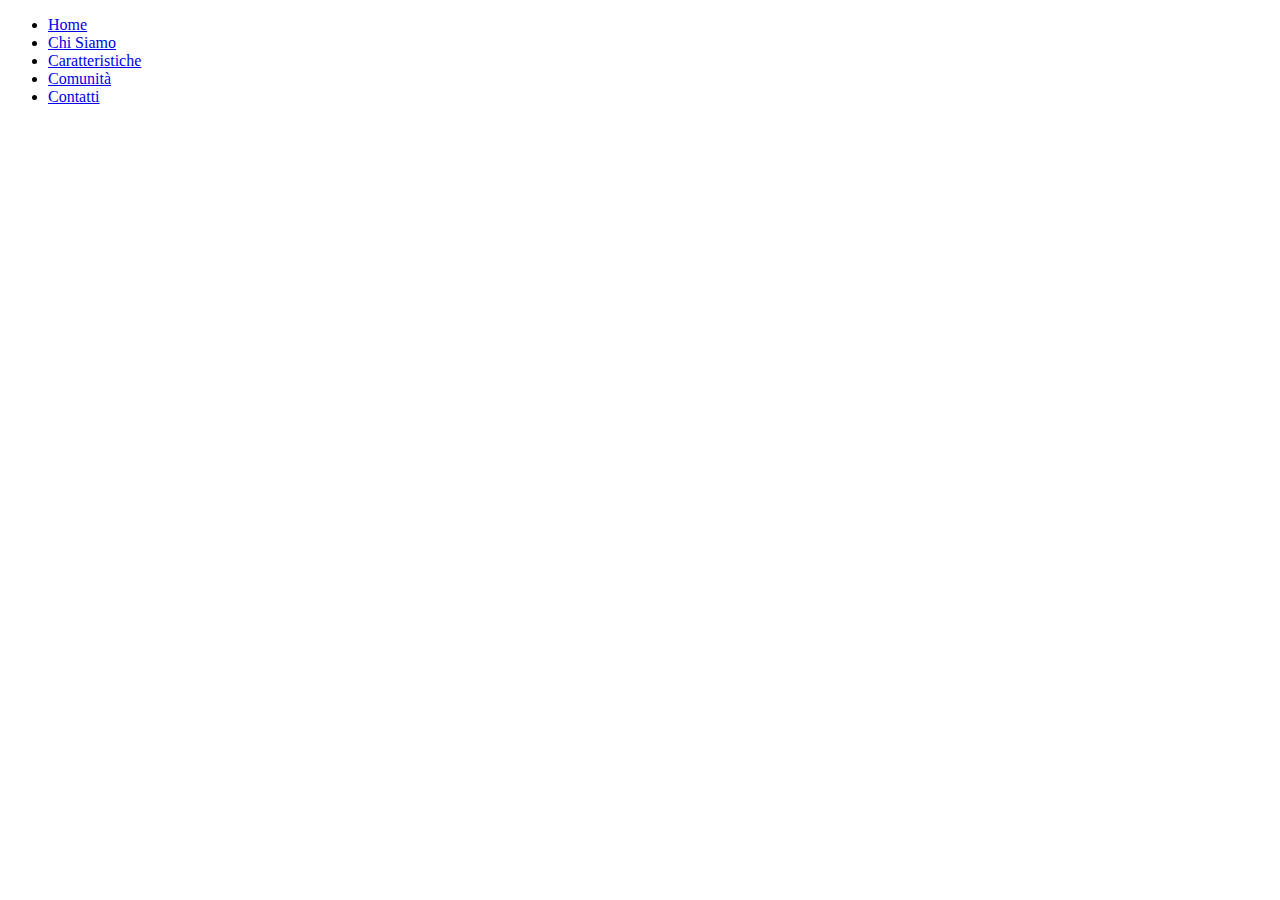
==== commit 3c72180d: "dawd" ====
--- a/staff/index.html
+++ b/staff/index.html
@@ -17,6 +17,17 @@
   <meta property="og:title" content="Clicca il Link ⤴">
 </head>
 <body class="body">
+      <nav class="main-nav">
+        <div class="nav-container">
+          <ul class="nav-links">
+            <li><a href="#home">Home</a></li>
+            <li><a href="#about">Chi Siamo</a></li>
+            <li><a href="#features">Caratteristiche</a></li>
+            <li><a href="#community">Comunità</a></li>
+            <li><a href="#contact">Contatti</a></li>
+          </ul>
+        </div>
+      </nav>
   <div class="content">
     <div class="container-2 w-container">
       <div>
